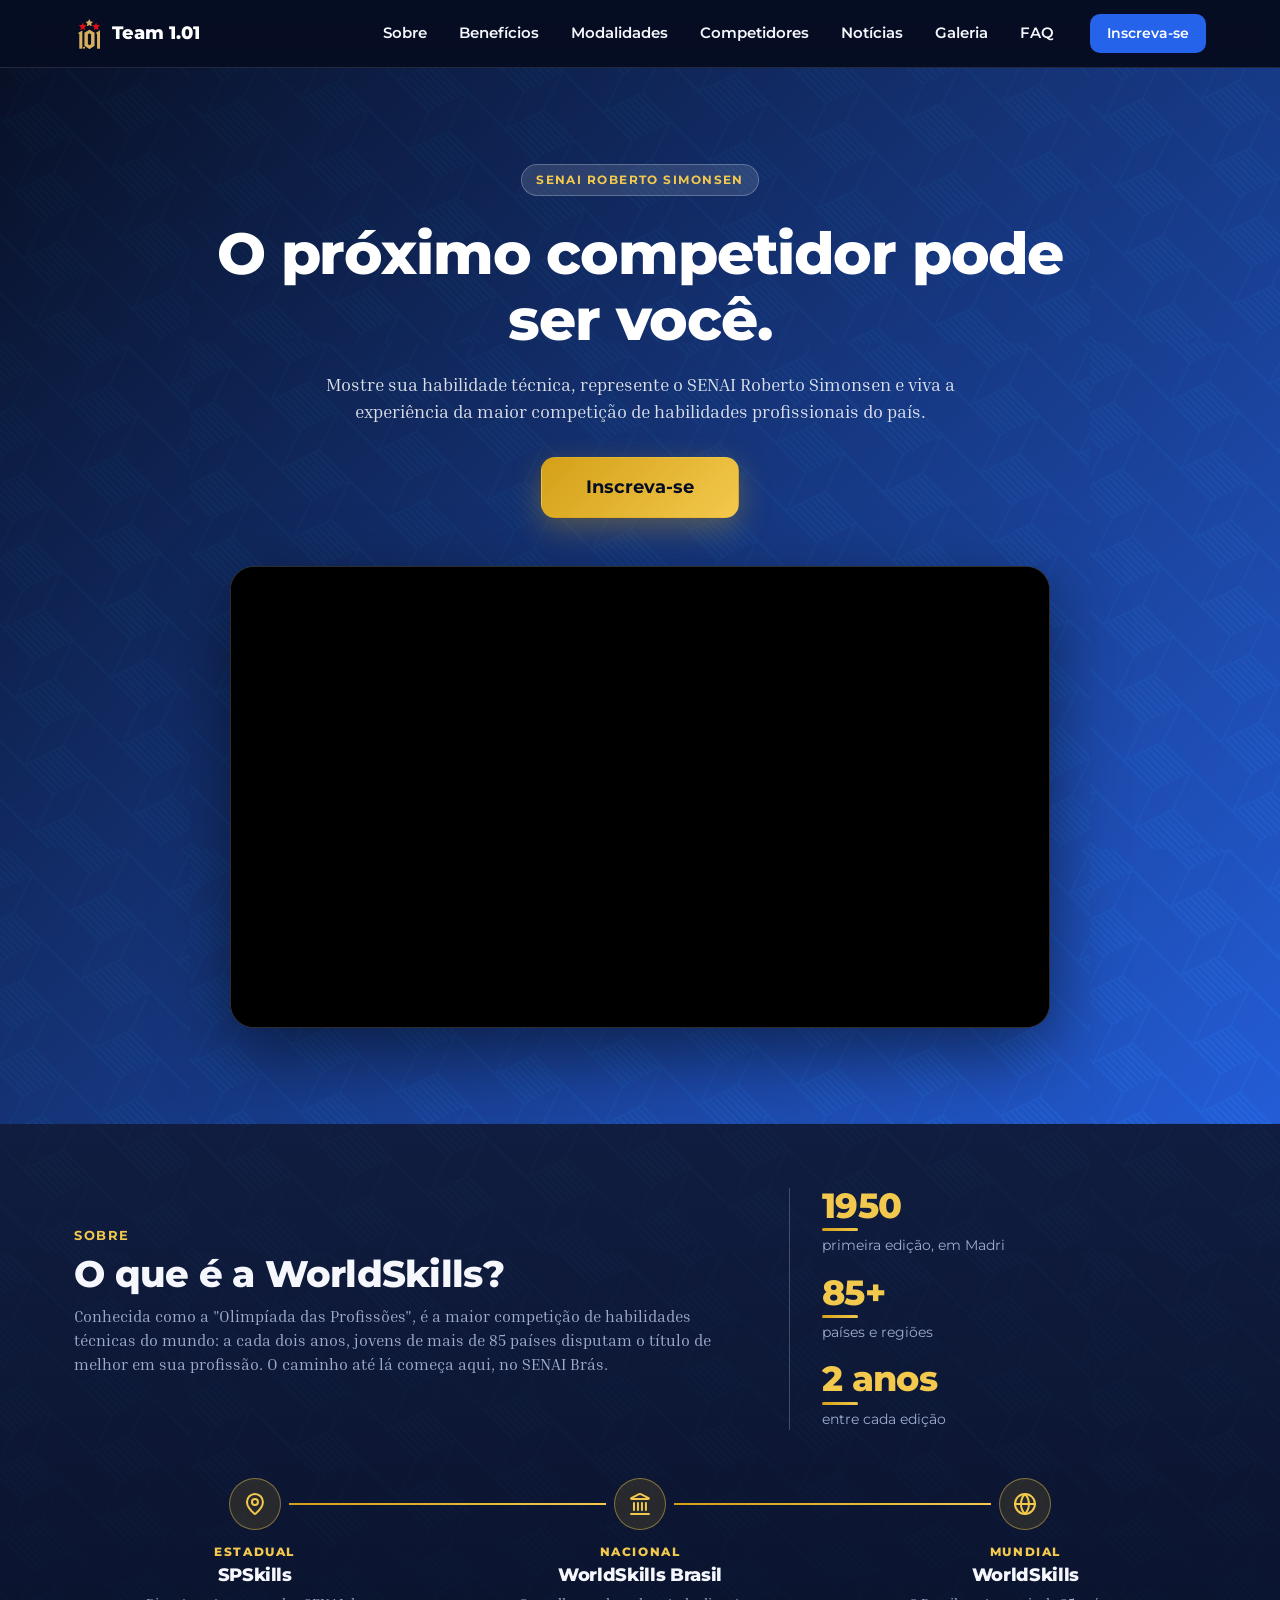
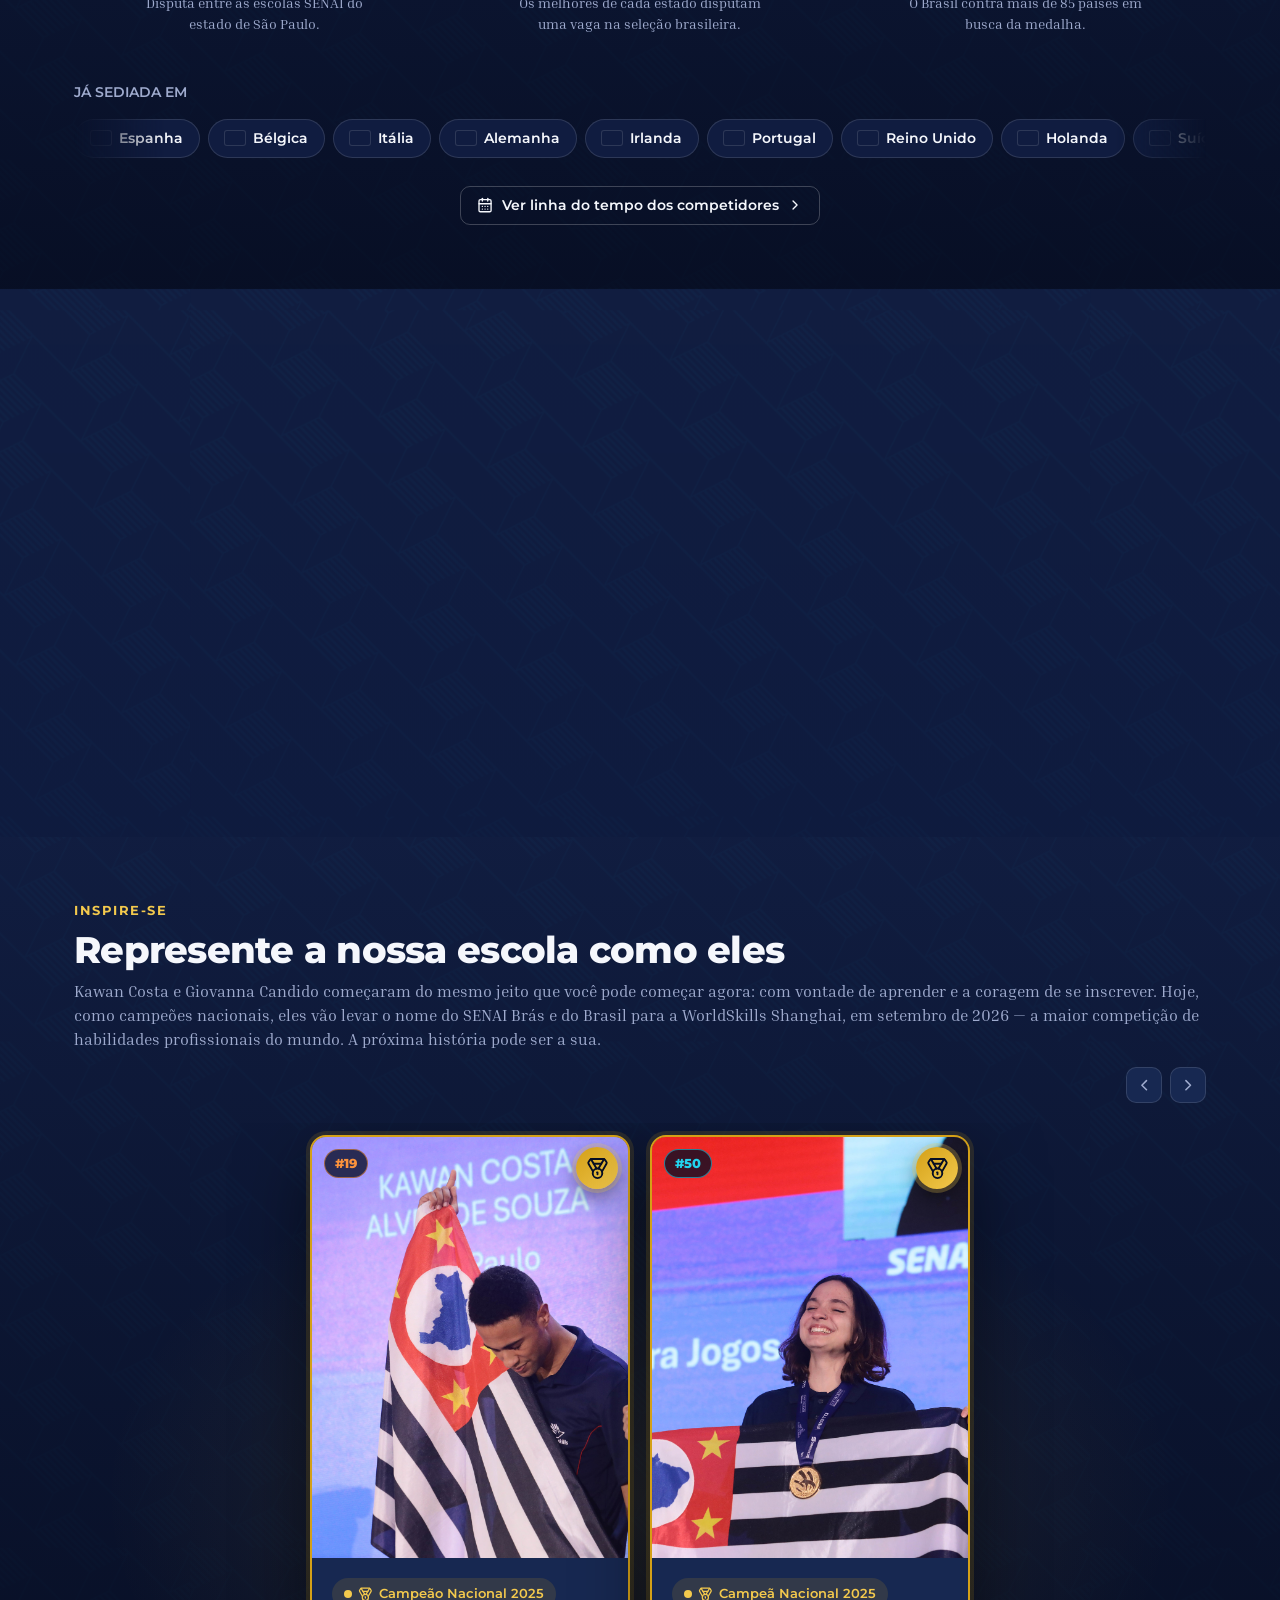
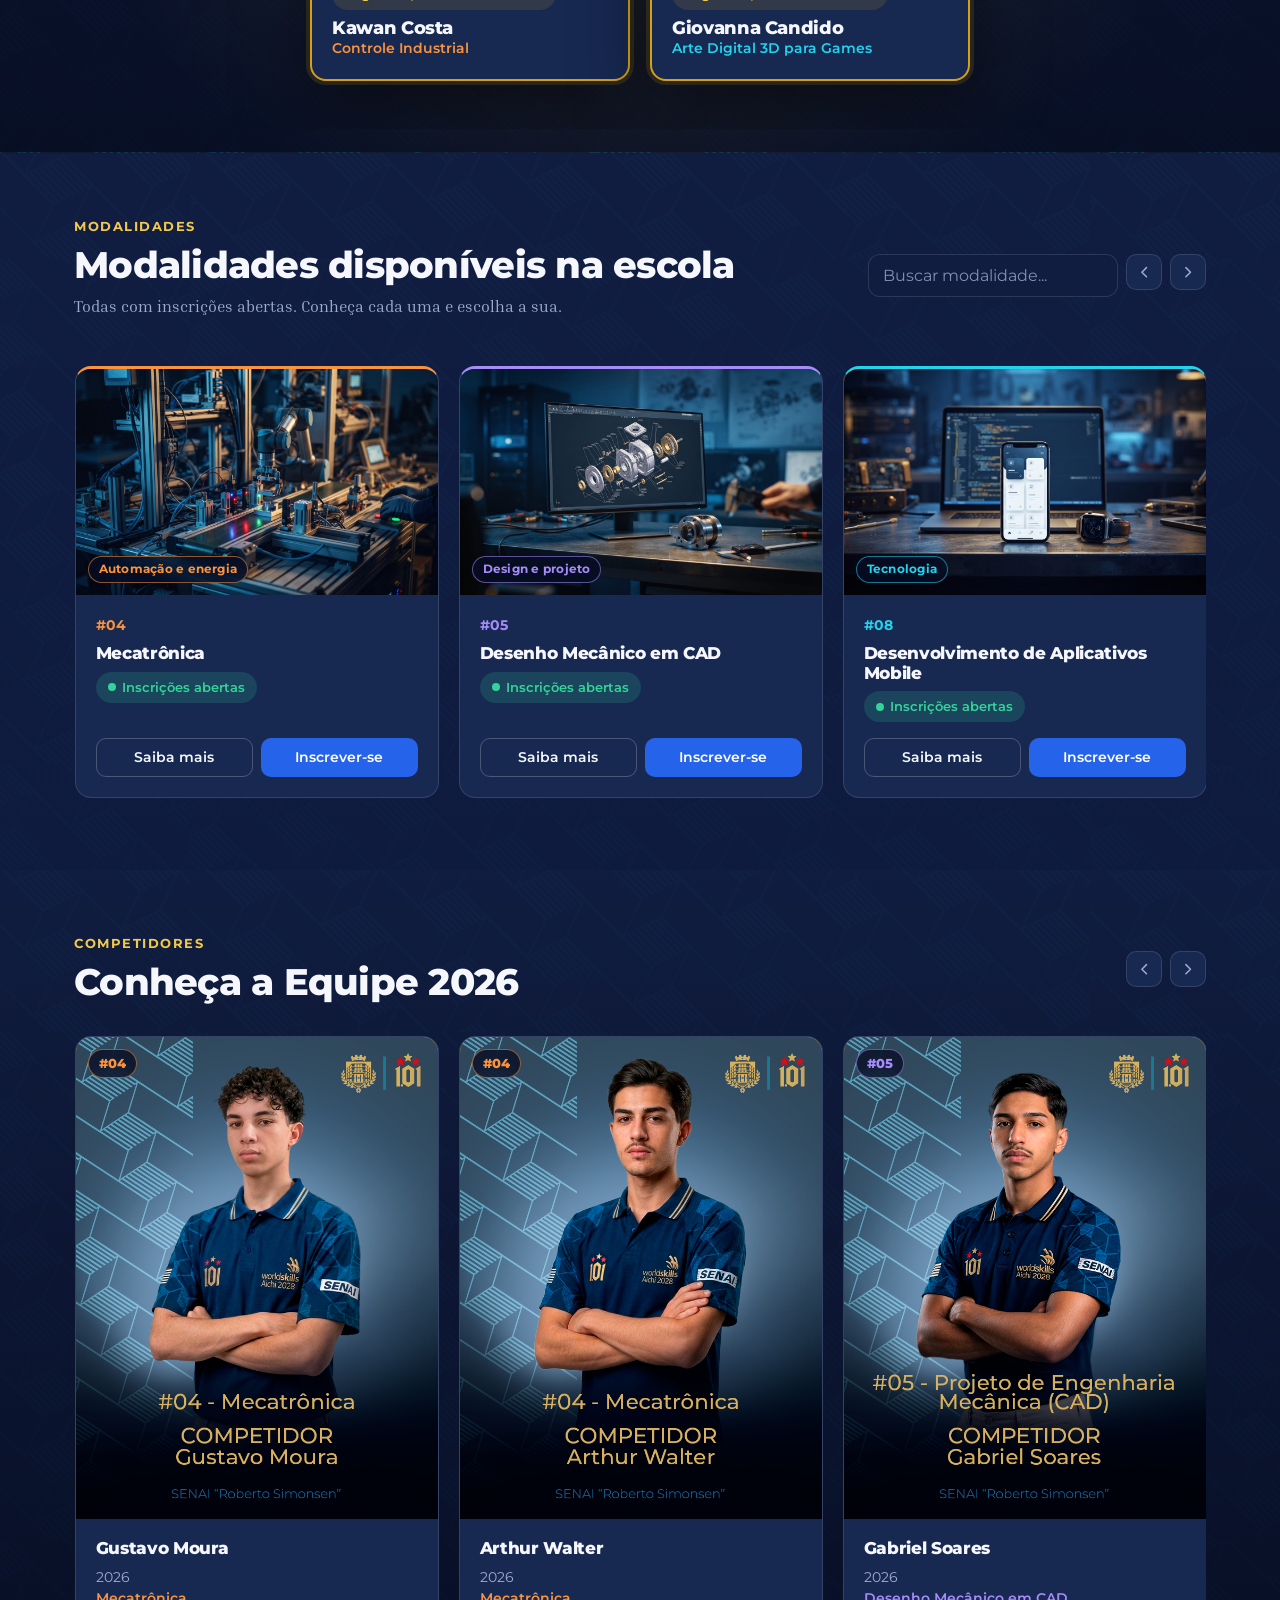
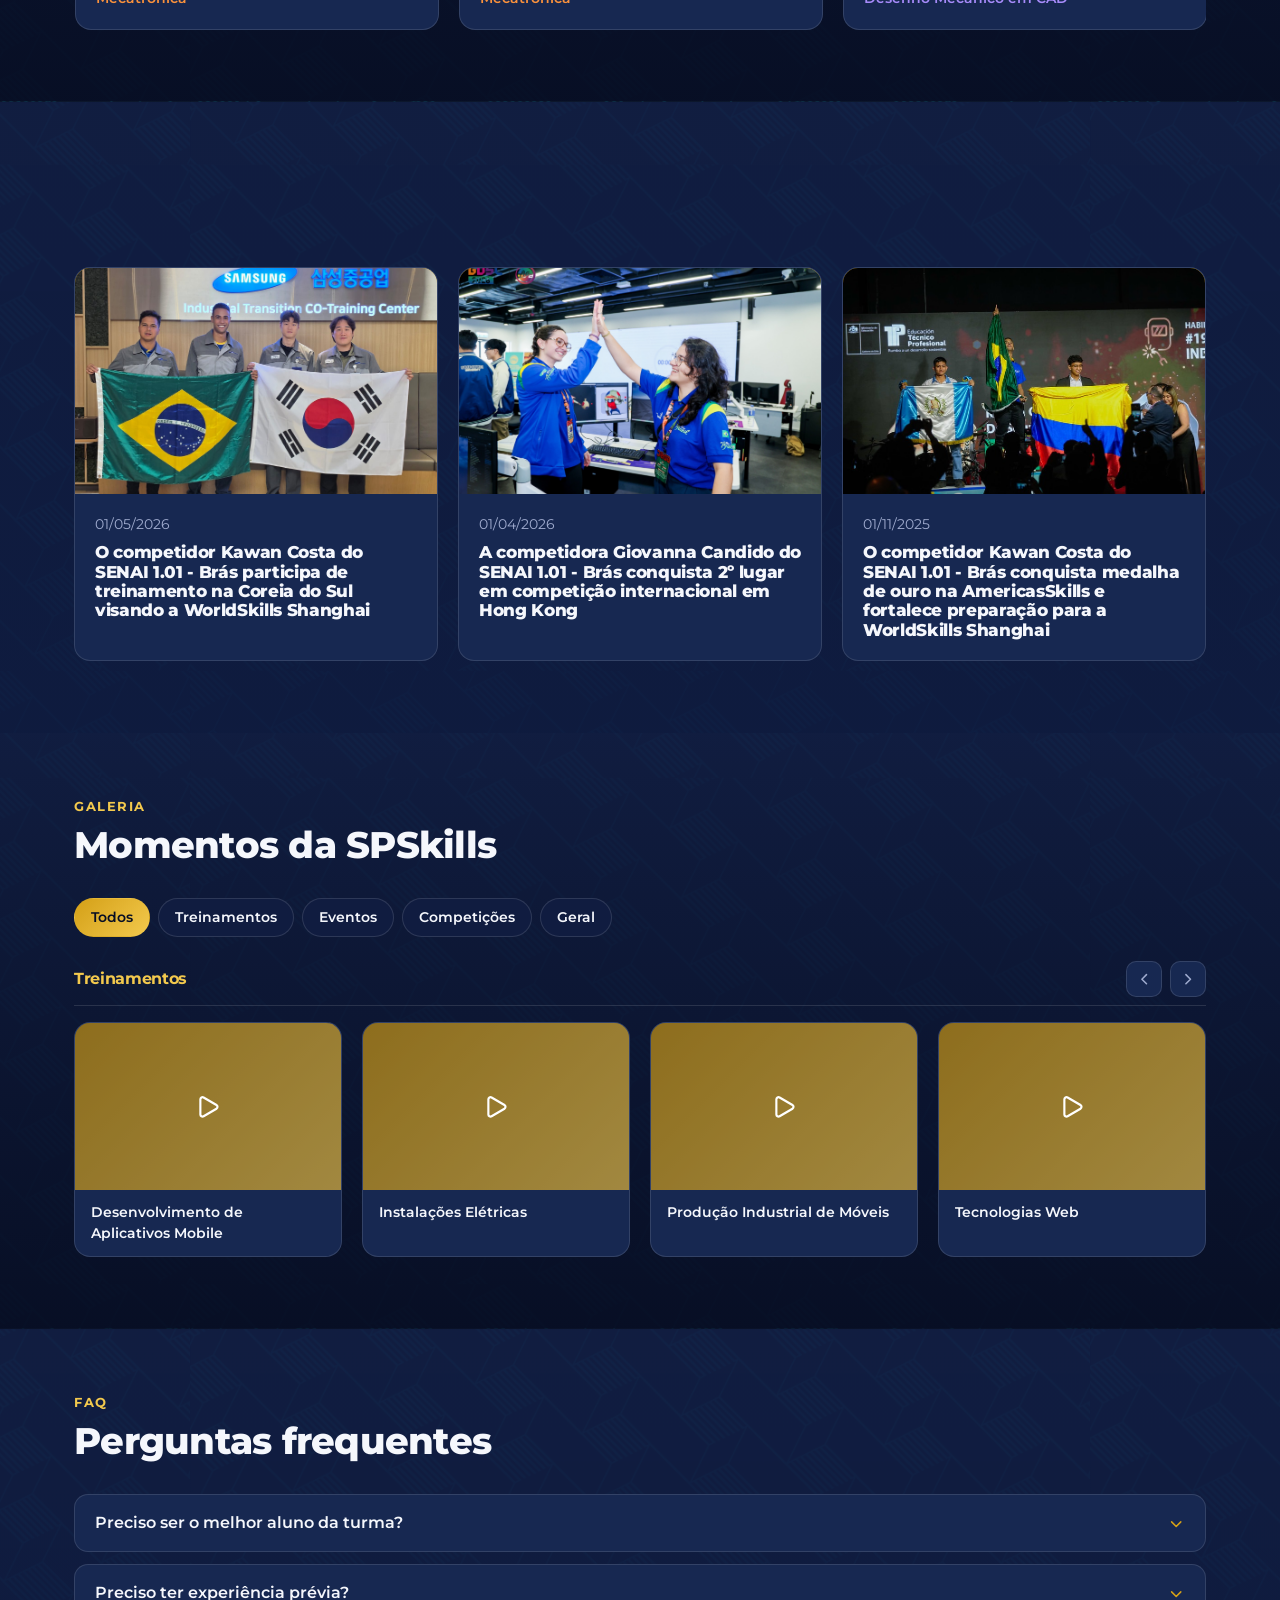
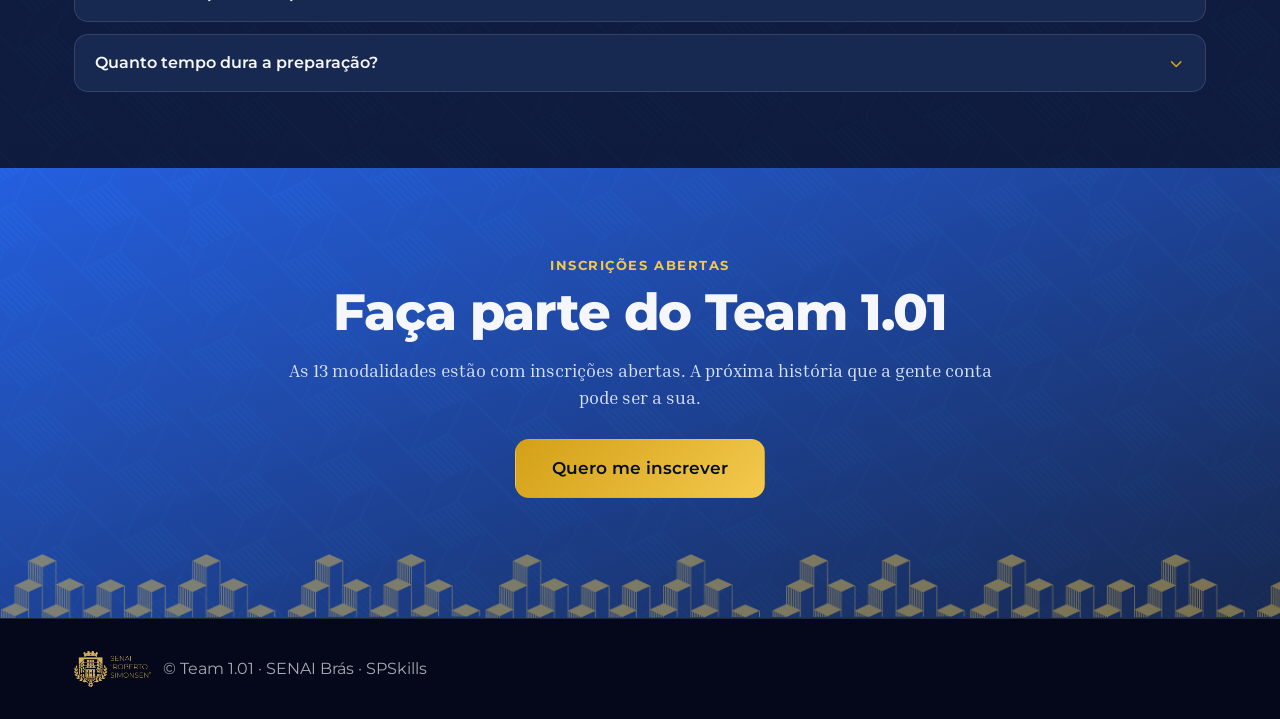
==== index.html @ d0fff79b "Capa só com o botão Inscreva-se em destaque; botão da linha do tempo abaixo das bandeiras" ====
<!doctype html>
<html lang="pt-BR">
<head>
  <meta charset="utf-8" />
  <meta name="viewport" content="width=device-width, initial-scale=1" />
  <title>Team 1.01</title>
  <meta name="description" content="Portal oficial dos competidores do SENAI Brás na SPSkills. Conheça as modalidades e inscreva-se." />
  <link rel="icon" href="assets/favicon.png" type="image/png" />
  <link rel="stylesheet" href="css/styles.css" />
  <script>
    // Marca que o JS está ativo (as animações de entrada dependem disso).
    document.documentElement.classList.add('js-anim');
    // Ao recarregar, a página sempre começa do topo: sem lembrar onde parou e sem
    // pular para a seção do #endereço (ex.: #modalidades depois de usar o menu).
    // Links vindos de outra página (ex.: "Voltar para Modalidades") continuam indo à seção.
    (function () {
      var nav = performance.getEntriesByType && performance.getEntriesByType('navigation')[0];
      if (!nav || nav.type !== 'reload') return;
      if ('scrollRestoration' in history) history.scrollRestoration = 'manual';
      if (location.hash) history.replaceState(null, '', location.pathname + location.search);
      addEventListener('pagehide', function () { history.scrollRestoration = 'auto'; });
      // O navegador às vezes devolve a rolagem antes deste script rodar, então a página
      // também sobe para o topo quando o HTML e depois tudo (imagens, dados) termina de carregar.
      var topo = function () { scrollTo(0, 0); };
      addEventListener('DOMContentLoaded', topo);
      addEventListener('load', function () { topo(); requestAnimationFrame(topo); });
    })();
  </script>
</head>
<body>
  <div id="site-header"></div>

  <main>
    <section id="home" class="hero">
      <span class="eyebrow">SENAI ROBERTO SIMONSEN</span>
      <h1>O próximo competidor pode ser você.</h1>
      <p>Mostre sua habilidade técnica, represente o SENAI Roberto Simonsen e viva a experiência da maior competição de habilidades profissionais do país.</p>
      <div class="actions">
        <a href="inscricao.html" class="btn btn-gold btn-destaque">Inscreva-se</a>
      </div>
      <div class="hero-video">
        <iframe
          src="https://www.youtube.com/embed/dLGQ4hX29n8?autoplay=1&amp;mute=1&amp;loop=1&amp;playlist=dLGQ4hX29n8&amp;rel=0"
          title="SPSkills Estadual 2024"
          allow="accelerometer; autoplay; clipboard-write; encrypted-media; gyroscope; picture-in-picture; web-share"
          referrerpolicy="strict-origin-when-cross-origin"
          allowfullscreen
          loading="lazy"></iframe>
      </div>
    </section>

    <section id="sobre" class="section tema-profundo">
      <div class="container">
        <div class="sobre-intro">
          <div class="section-heading">
            <span class="eyebrow">SOBRE</span>
            <h2>O que é a WorldSkills?</h2>
            <p>Conhecida como a "Olimpíada das Profissões", é a maior competição de habilidades técnicas do mundo: a cada dois anos, jovens de mais de 85 países disputam o título de melhor em sua profissão. O caminho até lá começa aqui, no SENAI Brás.</p>
          </div>
          <dl class="sobre-numeros">
            <div><dt>1950</dt><dd>primeira edição, em Madri</dd></div>
            <div><dt>85+</dt><dd>países e regiões</dd></div>
            <div><dt>2 anos</dt><dd>entre cada edição</dd></div>
          </dl>
        </div>

        <div class="etapas">
          <div class="etapa">
            <div class="etapa-marco"><svg xmlns="http://www.w3.org/2000/svg" width="24" height="24" viewBox="0 0 24 24" fill="none" stroke="currentColor" stroke-width="2" stroke-linecap="round" stroke-linejoin="round" class="icone-svg"><path d="M20 10c0 4.993-5.539 10.193-7.399 11.799a1 1 0 0 1-1.202 0C9.539 20.193 4 14.993 4 10a8 8 0 0 1 16 0" /><circle cx="12" cy="10" r="3" /></svg></div>
            <span class="etapa-nivel">Estadual</span>
            <h3>SPSkills</h3>
            <p class="text-sm">Disputa entre as escolas SENAI do estado de São Paulo.</p>
          </div>
          <div class="etapa">
            <div class="etapa-marco"><svg xmlns="http://www.w3.org/2000/svg" width="24" height="24" viewBox="0 0 24 24" fill="none" stroke="currentColor" stroke-width="2" stroke-linecap="round" stroke-linejoin="round" class="icone-svg"><path d="M10 18v-7" /><path d="M11.119 2.205a2 2 0 0 1 1.762 0l7.84 3.846A.5.5 0 0 1 20.5 7h-17a.5.5 0 0 1-.22-.949z" /><path d="M14 18v-7" /><path d="M18 18v-7" /><path d="M3 22h18" /><path d="M6 18v-7" /></svg></div>
            <span class="etapa-nivel">Nacional</span>
            <h3>WorldSkills Brasil</h3>
            <p class="text-sm">Os melhores de cada estado disputam uma vaga na seleção brasileira.</p>
          </div>
          <div class="etapa">
            <div class="etapa-marco"><svg xmlns="http://www.w3.org/2000/svg" width="24" height="24" viewBox="0 0 24 24" fill="none" stroke="currentColor" stroke-width="2" stroke-linecap="round" stroke-linejoin="round" class="icone-svg"><circle cx="12" cy="12" r="10" /><path d="M12 2a14.5 14.5 0 0 0 0 20 14.5 14.5 0 0 0 0-20" /><path d="M2 12h20" /></svg></div>
            <span class="etapa-nivel">Mundial</span>
            <h3>WorldSkills</h3>
            <p class="text-sm">O Brasil contra mais de 85 países em busca da medalha.</p>
          </div>
        </div>

        <div class="sobre-paises">
          <span class="sobre-paises-rotulo">JÁ SEDIADA EM</span>
          <div class="marquee">
          <div class="marquee-track" id="paises-sede">
            <span class="chip" style="cursor:default"><img class="etapa-flag" src="https://flagsapi.com/ES/flat/64.png" alt="" /> Espanha</span>
            <span class="chip" style="cursor:default"><img class="etapa-flag" src="https://flagsapi.com/BE/flat/64.png" alt="" /> Bélgica</span>
            <span class="chip" style="cursor:default"><img class="etapa-flag" src="https://flagsapi.com/IT/flat/64.png" alt="" /> Itália</span>
            <span class="chip" style="cursor:default"><img class="etapa-flag" src="https://flagsapi.com/DE/flat/64.png" alt="" /> Alemanha</span>
            <span class="chip" style="cursor:default"><img class="etapa-flag" src="https://flagsapi.com/IE/flat/64.png" alt="" /> Irlanda</span>
            <span class="chip" style="cursor:default"><img class="etapa-flag" src="https://flagsapi.com/PT/flat/64.png" alt="" /> Portugal</span>
            <span class="chip" style="cursor:default"><img class="etapa-flag" src="https://flagsapi.com/GB/flat/64.png" alt="" /> Reino Unido</span>
            <span class="chip" style="cursor:default"><img class="etapa-flag" src="https://flagsapi.com/NL/flat/64.png" alt="" /> Holanda</span>
            <span class="chip" style="cursor:default"><img class="etapa-flag" src="https://flagsapi.com/CH/flat/64.png" alt="" /> Suíça</span>
            <span class="chip" style="cursor:default"><img class="etapa-flag" src="https://flagsapi.com/JP/flat/64.png" alt="" /> Japão</span>
            <span class="chip" style="cursor:default"><img class="etapa-flag" src="https://flagsapi.com/KR/flat/64.png" alt="" /> Coreia do Sul</span>
            <span class="chip" style="cursor:default"><img class="etapa-flag" src="https://flagsapi.com/US/flat/64.png" alt="" /> Estados Unidos</span>
            <span class="chip" style="cursor:default"><img class="etapa-flag" src="https://flagsapi.com/AT/flat/64.png" alt="" /> Áustria</span>
            <span class="chip" style="cursor:default"><img class="etapa-flag" src="https://flagsapi.com/AU/flat/64.png" alt="" /> Austrália</span>
            <span class="chip" style="cursor:default"><img class="etapa-flag" src="https://flagsapi.com/TW/flat/64.png" alt="" /> Taiwan</span>
            <span class="chip" style="cursor:default"><img class="etapa-flag" src="https://flagsapi.com/FR/flat/64.png" alt="" /> França</span>
            <span class="chip" style="cursor:default"><img class="etapa-flag" src="https://flagsapi.com/CA/flat/64.png" alt="" /> Canadá</span>
            <span class="chip" style="cursor:default"><img class="etapa-flag" src="https://flagsapi.com/FI/flat/64.png" alt="" /> Finlândia</span>
            <span class="chip" style="cursor:default"><img class="etapa-flag" src="https://flagsapi.com/BR/flat/64.png" alt="" /> Brasil</span>
            <span class="chip" style="cursor:default"><img class="etapa-flag" src="https://flagsapi.com/AE/flat/64.png" alt="" /> Emirados Árabes Unidos</span>
            <span class="chip" style="cursor:default"><img class="etapa-flag" src="https://flagsapi.com/RU/flat/64.png" alt="" /> Rússia</span>
            <span class="chip" style="cursor:default"><img class="etapa-flag" src="https://flagsapi.com/CN/flat/64.png" alt="" /> China</span>
          </div>
          </div>
          <div class="sobre-paises-acao">
            <a href="linha-do-tempo.html" class="btn btn-outline btn-sm"><svg xmlns="http://www.w3.org/2000/svg" width="24" height="24" viewBox="0 0 24 24" fill="none" stroke="currentColor" stroke-width="2" stroke-linecap="round" stroke-linejoin="round" class="icone-svg"><path d="M8 2v4" /><path d="M16 2v4" /><rect width="18" height="18" x="3" y="4" rx="2" /><path d="M3 10h18" /><path d="M8 14h.01" /><path d="M12 14h.01" /><path d="M16 14h.01" /><path d="M8 18h.01" /><path d="M12 18h.01" /><path d="M16 18h.01" /></svg> Ver linha do tempo dos competidores <svg xmlns="http://www.w3.org/2000/svg" width="24" height="24" viewBox="0 0 24 24" fill="none" stroke="currentColor" stroke-width="2" stroke-linecap="round" stroke-linejoin="round" class="icone-svg"><path d="m9 18 6-6-6-6" /></svg></a>
          </div>
        </div>
      </div>
    </section>

    <section id="beneficios" class="section tema-marinho">
      <div class="container">
        <div class="section-heading">
          <span class="eyebrow">BENEFÍCIOS</span>
          <h2>Por que participar?</h2>
        </div>
        <div class="grid" id="beneficios-grid"></div>
      </div>
    </section>

    <section id="destaque-mundial" class="section tema-profundo campeoes" hidden>
      <div class="container">
        <div class="section-heading">
          <span class="eyebrow">INSPIRE-SE</span>
          <h2>Represente a nossa escola como eles</h2>
          <p class="mt-16">Kawan Costa e Giovanna Candido começaram do mesmo jeito que você pode começar agora: com vontade de aprender e a coragem de se inscrever. Hoje, como campeões nacionais, eles vão levar o nome do SENAI Brás e do Brasil para a WorldSkills Shanghai, em setembro de 2026 — a maior competição de habilidades profissionais do mundo. A próxima história pode ser a sua.</p>
          <div class="flex gap-8 mt-16 carousel-nav">
            <button type="button" class="icon-btn" id="destaque-prev" aria-label="Anterior"><svg xmlns="http://www.w3.org/2000/svg" width="24" height="24" viewBox="0 0 24 24" fill="none" stroke="currentColor" stroke-width="2" stroke-linecap="round" stroke-linejoin="round" class="icone-svg"><path d="m15 18-6-6 6-6" /></svg></button>
            <button type="button" class="icon-btn" id="destaque-next" aria-label="Próximo"><svg xmlns="http://www.w3.org/2000/svg" width="24" height="24" viewBox="0 0 24 24" fill="none" stroke="currentColor" stroke-width="2" stroke-linecap="round" stroke-linejoin="round" class="icone-svg"><path d="m9 18 6-6-6-6" /></svg></button>
          </div>
        </div>
        <div class="competidores-track destaque-track" id="competidores-destaque"></div>
      </div>
    </section>

    <section id="modalidades" class="section tema-marinho">
      <div class="container">
        <div class="section-heading flex-between flex-wrap gap-16">
          <div>
            <span class="eyebrow">MODALIDADES</span>
            <h2>Modalidades disponíveis na escola</h2>
            <p>Todas com inscrições abertas. Conheça cada uma e escolha a sua.</p>
          </div>
          <div class="flex gap-8 modalidades-ferramentas">
            <input type="search" id="modalidades-busca" class="modalidades-busca" placeholder="Buscar modalidade..." />
            <div class="flex gap-8 modalidades-nav">
              <button type="button" class="icon-btn" id="modalidades-prev" aria-label="Modalidades anteriores"><svg xmlns="http://www.w3.org/2000/svg" width="24" height="24" viewBox="0 0 24 24" fill="none" stroke="currentColor" stroke-width="2" stroke-linecap="round" stroke-linejoin="round" class="icone-svg"><path d="m15 18-6-6 6-6" /></svg></button>
              <button type="button" class="icon-btn" id="modalidades-next" aria-label="Próximas modalidades"><svg xmlns="http://www.w3.org/2000/svg" width="24" height="24" viewBox="0 0 24 24" fill="none" stroke="currentColor" stroke-width="2" stroke-linecap="round" stroke-linejoin="round" class="icone-svg"><path d="m9 18 6-6-6-6" /></svg></button>
            </div>
          </div>
        </div>
        <div class="modalidades-grid" id="modalidades-track"><div class="spinner"></div></div>
      </div>
    </section>

    <section id="competidores" class="section tema-profundo">
      <div class="container">
        <div class="section-heading flex-between flex-wrap gap-16">
          <div>
            <span class="eyebrow">COMPETIDORES</span>
            <h2 id="competidores-titulo">Conheça a Equipe</h2>
          </div>
          <div class="flex gap-8">
            <button type="button" class="icon-btn" id="competidores-prev" aria-label="Competidores anteriores"><svg xmlns="http://www.w3.org/2000/svg" width="24" height="24" viewBox="0 0 24 24" fill="none" stroke="currentColor" stroke-width="2" stroke-linecap="round" stroke-linejoin="round" class="icone-svg"><path d="m15 18-6-6 6-6" /></svg></button>
            <button type="button" class="icon-btn" id="competidores-next" aria-label="Próximos competidores"><svg xmlns="http://www.w3.org/2000/svg" width="24" height="24" viewBox="0 0 24 24" fill="none" stroke="currentColor" stroke-width="2" stroke-linecap="round" stroke-linejoin="round" class="icone-svg"><path d="m9 18 6-6-6-6" /></svg></button>
          </div>
        </div>
        <div class="competidores-track" id="competidores-track"><div class="spinner"></div></div>
      </div>
    </section>

    <section id="noticias" class="section tema-marinho">
      <div class="container">
        <div class="section-heading flex-between flex-wrap gap-16">
          <div>
            <span class="eyebrow">NOTÍCIAS</span>
            <h2>Últimas novidades</h2>
          </div>
          <div class="flex gap-8">
            <button type="button" class="icon-btn" id="noticias-prev" aria-label="Notícias anteriores"><svg xmlns="http://www.w3.org/2000/svg" width="24" height="24" viewBox="0 0 24 24" fill="none" stroke="currentColor" stroke-width="2" stroke-linecap="round" stroke-linejoin="round" class="icone-svg"><path d="m15 18-6-6 6-6" /></svg></button>
            <button type="button" class="icon-btn" id="noticias-next" aria-label="Próximas notícias"><svg xmlns="http://www.w3.org/2000/svg" width="24" height="24" viewBox="0 0 24 24" fill="none" stroke="currentColor" stroke-width="2" stroke-linecap="round" stroke-linejoin="round" class="icone-svg"><path d="m9 18 6-6-6-6" /></svg></button>
          </div>
        </div>
        <div class="noticias-track" id="noticias-track"><div class="spinner"></div></div>
      </div>
    </section>

    <section id="galeria" class="section tema-profundo">
      <div class="container">
        <div class="section-heading">
          <span class="eyebrow">GALERIA</span>
          <h2>Momentos da SPSkills</h2>
        </div>
        <div class="flex gap-8 flex-wrap mb-24" id="galeria-filtros">
          <span class="chip active" data-categoria="">Todos</span>
          <span class="chip" data-categoria="treinamento">Treinamentos</span>
          <span class="chip" data-categoria="evento">Eventos</span>
          <span class="chip" data-categoria="competicao">Competições</span>
          <span class="chip" data-categoria="geral">Geral</span>
        </div>
        <div id="galeria-grid"><div class="spinner"></div></div>
      </div>
    </section>

    <section id="faq" class="section tema-marinho">
      <div class="container">
        <div class="section-heading">
          <span class="eyebrow">FAQ</span>
          <h2>Perguntas frequentes</h2>
        </div>
        <div id="faq-list"></div>
      </div>
    </section>
    <section id="inscreva-se" class="section tema-azul cta-final">
      <div class="container">
        <div class="section-heading">
          <span class="eyebrow">INSCRIÇÕES ABERTAS</span>
          <h2>Faça parte do Team 1.01</h2>
          <p>As 13 modalidades estão com inscrições abertas. A próxima história que a gente conta pode ser a sua.</p>
          <a href="inscricao.html" class="btn btn-gold">Quero me inscrever</a>
        </div>
      </div>
    </section>
  </main>

  <div id="site-footer"></div>
  <div id="lightbox-root"></div>
  <div id="noticia-modal-root"></div>

  <script type="module" src="js/pages/home.js"></script>
</body>
</html>
---- css/styles.css ----
/* ============================================================
   Team 1.01 — Design system (HTML/CSS/JS puro)
   Paleta: azul + dourado dominante, branco como cor de detalhe.
   ============================================================ */

/* Montserrat (sans, títulos/UI) + Inria Serif (texto corrido) — as duas são
   gratuitas (Google Fonts, licença SIL Open Font); Frutiger, pedida originalmente,
   é proprietária (Monotype) e não pode ser embutida sem um arquivo licenciado. */
@import url('https://fonts.googleapis.com/css2?family=Montserrat:wght@400;500;600;700;800&family=Inria+Serif:ital,wght@0,300;0,400;1,400;0,700&display=swap');

:root {
  --azul-escuro: #070e24;
  --azul-vibrante: #2563eb;
  --azul-claro: #60a5fa;
  --dourado: #d4a017;
  --dourado-claro: #f3c94d;
  --dourado-suave: rgba(212, 160, 23, 0.14);

  --superficie: #101c40;
  --superficie-2: #172851;

  --branco: #ffffff;
  --cinza-claro: var(--superficie-2);

  --texto-primario: #f5f7fc;
  --texto-secundario: #9fabce;
  --borda: rgba(255, 255, 255, 0.12);
  --borda-forte: rgba(255, 255, 255, 0.22);

  --sucesso: #34d399;
  --alerta: #fbbf24;
  --erro: #f87171;

  --medalha-ouro: #f3c94d;
  --medalha-prata: #cbd5e1;
  --medalha-bronze: #d08a5a;
  --medalha-excelencia: #b98af0;

  --gradiente-principal: linear-gradient(135deg, var(--azul-escuro), var(--azul-vibrante));
  --gradiente-dourado: linear-gradient(135deg, var(--dourado), var(--dourado-claro));

  --raio: 16px;
  --raio-sm: 10px;
  --raio-lg: 24px;
  --sombra: 0 8px 30px rgba(0, 0, 0, 0.35);
  --sombra-lg: 0 24px 70px rgba(0, 0, 0, 0.5);

  --max-width: 1180px;
  --fonte: 'Montserrat', 'Segoe UI', Roboto, -apple-system, BlinkMacSystemFont, sans-serif;
  --fonte-serif: 'Inria Serif', Georgia, 'Times New Roman', serif;
}

* {
  box-sizing: border-box;
}

html, body {
  margin: 0;
  padding: 0;
}

body {
  font-family: var(--fonte);
  color: var(--texto-secundario);
  background: var(--azul-escuro);
  line-height: 1.5;
  -webkit-font-smoothing: antialiased;
}

h1, h2, h3, h4 {
  color: var(--texto-primario);
  margin: 0;
  line-height: 1.15;
  letter-spacing: -0.02em;
  font-weight: 800;
}

p {
  font-family: var(--fonte-serif);
}

a {
  color: inherit;
  text-decoration: none;
}

img {
  max-width: 100%;
  display: block;
}

button, input, select, textarea {
  font-family: inherit;
  font-size: 1rem;
}

input, select, textarea {
  background: var(--superficie);
  color: var(--texto-primario);
  border: 1px solid var(--borda);
  border-radius: 12px;
  padding: 11px 14px;
}

input:focus, select:focus, textarea:focus {
  outline: none;
  border-color: var(--dourado);
  box-shadow: 0 0 0 3px var(--dourado-suave);
}

input::placeholder, textarea::placeholder {
  color: var(--texto-secundario);
  opacity: 0.8;
}

ul {
  margin: 0;
  padding: 0;
  list-style: none;
}

/* ---------- Layout ---------- */

.container {
  max-width: var(--max-width);
  margin: 0 auto;
  padding: 0 24px;
}

.section {
  padding: 64px 0;
}

.section--white {
  background: var(--superficie);
}

.section--gray {
  background: transparent;
}

/* Terceiro tom, pra seções encaixadas entre um --white e um --gray não repetirem
   a cor de nenhum dos dois vizinhos e parecerem uma seção só. */
.section--realce {
  background: var(--superficie-2);
}

.section-heading {
  margin-bottom: 32px;
}

.section-heading .eyebrow {
  display: block;
  color: var(--dourado-claro);
  font-weight: 700;
  font-size: 0.8rem;
  letter-spacing: 0.12em;
  margin-bottom: 8px;
  text-transform: uppercase;
}

.section-heading h2 {
  font-size: clamp(1.7rem, 3vw, 2.3rem);
  font-weight: 800;
}

.section-heading p {
  margin-top: 8px;
}

/* ---------- Buttons ---------- */

.btn {
  display: inline-flex;
  align-items: center;
  justify-content: center;
  gap: 8px;
  padding: 14px 28px;
  border-radius: 14px;
  font-weight: 600;
  font-size: 1rem;
  border: 1px solid transparent;
  cursor: pointer;
  transition: transform 0.15s ease, box-shadow 0.15s ease, background 0.15s ease, border-color 0.15s ease, color 0.15s ease;
  white-space: nowrap;
}

.btn:hover {
  transform: translateY(-1px);
}

.btn:disabled {
  opacity: 0.6;
  cursor: not-allowed;
  transform: none;
}

.btn-primary {
  background: var(--azul-vibrante);
  color: var(--branco);
}

.btn-primary:hover {
  box-shadow: 0 8px 24px rgba(37, 99, 235, 0.45);
}

.btn-gold {
  background: var(--gradiente-dourado);
  color: var(--azul-escuro);
}

.btn-gold:hover {
  box-shadow: 0 8px 24px rgba(212, 160, 23, 0.45);
}

.btn-outline {
  background: transparent;
  border-color: var(--borda-forte);
  color: var(--texto-primario);
}

.btn-outline:hover {
  border-color: var(--dourado);
  color: var(--dourado-claro);
}

.btn-outline-white {
  background: transparent;
  border-color: rgba(255, 255, 255, 0.6);
  color: var(--branco);
}

.btn-outline-white:hover {
  background: rgba(255, 255, 255, 0.12);
}

.btn-danger {
  background: var(--erro);
  color: var(--azul-escuro);
}

.btn-block {
  width: 100%;
}

.btn-sm {
  padding: 8px 16px;
  font-size: 0.875rem;
  border-radius: 10px;
}

.icon-btn {
  display: inline-flex;
  align-items: center;
  justify-content: center;
  width: 36px;
  height: 36px;
  border-radius: 10px;
  border: 1px solid var(--borda);
  background: var(--superficie-2);
  cursor: pointer;
  color: var(--texto-secundario);
}

.icon-btn:hover {
  border-color: var(--dourado);
  color: var(--dourado-claro);
}

.icon-btn--danger:hover {
  border-color: var(--erro);
  color: var(--erro);
}

/* ---------- Cards ---------- */

.card {
  background: var(--superficie-2);
  border: 1px solid var(--borda);
  border-radius: var(--raio);
  overflow: hidden;
  transition: border-color 0.2s ease, transform 0.2s ease, box-shadow 0.2s ease;
}

.card:hover {
  border-color: var(--dourado);
  transform: translateY(-3px);
  box-shadow: var(--sombra);
}

.card-body {
  padding: 20px;
}

.grid {
  display: grid;
  gap: 20px;
}

.grid-3 { grid-template-columns: repeat(3, minmax(0, 1fr)); }
.grid-4 { grid-template-columns: repeat(4, minmax(0, 1fr)); }

/* Grid de benefícios tem 7 itens — auto-fit evita uma célula vazia na última linha
   que aconteceria com um grid-4 fixo. */
#beneficios-grid {
  grid-template-columns: repeat(auto-fit, minmax(200px, 1fr));
}

@media (max-width: 980px) {
  .grid-3, .grid-4 { grid-template-columns: repeat(2, minmax(0, 1fr)); }
}

@media (max-width: 640px) {
  .grid-3, .grid-4 { grid-template-columns: minmax(0, 1fr); }
}

/* Cabeçalho de seção reutilizável pra listas agrupadas (galeria por categoria,
   competidores por ano, etc.) — um bloco por grupo, com título e depois o conteúdo. */
.grupo + .grupo {
  margin-top: 32px;
}

.grupo-titulo {
  font-size: 1rem;
  font-weight: 700;
  color: var(--dourado-claro);
  margin-bottom: 16px;
  padding-bottom: 8px;
  border-bottom: 1px solid var(--borda);
}

.thumb {
  width: 100%;
  aspect-ratio: 16 / 10;
  object-fit: cover;
  object-position: center;
  background: var(--gradiente-dourado);
  display: flex;
  align-items: center;
  justify-content: center;
  color: rgba(255, 255, 255, 0.9);
  font-size: 2rem;
}

/* Fotos de competidores são pôsteres verticais (retrato) — usamos um recorte
   mais alto e ancorado no topo para não cortar o rosto. */
.thumb--retrato {
  aspect-ratio: 3 / 4;
  object-position: top center;
}

.thumb--video {
  position: relative;
  overflow: hidden;
}

.thumb--video video {
  width: 100%;
  height: 100%;
  object-fit: cover;
  pointer-events: none;
}

.thumb--video .play-icon {
  position: absolute;
  inset: 0;
  display: flex;
  align-items: center;
  justify-content: center;
  font-size: 1.4rem;
  color: var(--branco);
  background: rgba(10, 17, 40, 0.35);
}

.galeria-admin-card {
  display: flex;
  flex-direction: column;
}

.galeria-admin-acoes {
  position: absolute;
  top: 8px;
  right: 8px;
  display: flex;
  gap: 6px;
}

.galeria-admin-acoes .icon-btn {
  background: rgba(4, 8, 26, 0.75);
  border-color: transparent;
  color: var(--branco);
  width: 32px;
  height: 32px;
}

/* ---------- Badges / status ---------- */

.badge {
  display: inline-flex;
  align-items: center;
  gap: 6px;
  padding: 6px 12px;
  border-radius: 999px;
  font-size: 0.8rem;
  font-weight: 600;
}

.badge::before {
  content: '';
  width: 8px;
  height: 8px;
  border-radius: 50%;
  background: currentColor;
}

.badge-abertas { background: rgba(52, 211, 153, 0.16); color: var(--sucesso); }
.badge-encerradas { background: rgba(248, 113, 113, 0.16); color: var(--erro); }
.badge-treinamentos { background: rgba(251, 191, 36, 0.16); color: var(--alerta); }
.badge-competindo { background: rgba(96, 165, 250, 0.16); color: var(--azul-claro); }

.badge-nova { background: rgba(255, 255, 255, 0.12); color: var(--texto-secundario); }
.badge-em-analise { background: rgba(251, 191, 36, 0.16); color: var(--alerta); }
.badge-selecionado { background: rgba(96, 165, 250, 0.16); color: var(--azul-claro); }
.badge-aprovado { background: rgba(52, 211, 153, 0.16); color: var(--sucesso); }
.badge-nao-selecionado { background: rgba(248, 113, 113, 0.16); color: var(--erro); }

.chip {
  display: inline-flex;
  align-items: center;
  gap: 8px;
  padding: 8px 16px;
  border-radius: 999px;
  background: var(--superficie);
  color: var(--texto-primario);
  font-weight: 600;
  font-size: 0.875rem;
  cursor: pointer;
  border: 1px solid var(--borda);
}

.chip:hover {
  border-color: var(--dourado);
}

.chip.active {
  background: var(--gradiente-dourado);
  color: var(--azul-escuro);
  border-color: transparent;
}

/* ---------- Notícias (carrossel) ---------- */

.noticias-track {
  display: flex;
  gap: 20px;
  overflow-x: auto;
  scroll-snap-type: x mandatory;
  scroll-behavior: smooth;
  padding-top: 12px;
  margin-top: -12px;
  padding-bottom: 8px;
  -webkit-overflow-scrolling: touch;
}

.noticias-track::-webkit-scrollbar {
  height: 6px;
}

.noticias-track::-webkit-scrollbar-thumb {
  background: var(--borda-forte);
  border-radius: 999px;
}

.noticia-card {
  flex: 0 0 calc((100% - 40px) / 3);
  scroll-snap-align: start;
  min-width: 260px;
}

@media (max-width: 900px) {
  .noticia-card { flex-basis: calc((100% - 20px) / 2); }
}

@media (max-width: 640px) {
  .noticia-card { flex-basis: 85%; }
}

/* ---------- Competidores (carrossel) ---------- */

.competidores-track {
  display: flex;
  gap: 20px;
  overflow-x: auto;
  scroll-snap-type: x proximity;
  padding-top: 12px;
  margin-top: -12px;
  padding-bottom: 8px;
  -webkit-overflow-scrolling: touch;
}

.competidores-track::-webkit-scrollbar {
  height: 6px;
}

.competidores-track::-webkit-scrollbar-thumb {
  background: var(--borda-forte);
  border-radius: 999px;
}

.competidor-card {
  flex: 0 0 calc((100% - 40px) / 3);
  scroll-snap-align: start;
  min-width: 260px;
}

@media (max-width: 900px) {
  .competidor-card { flex-basis: calc((100% - 20px) / 2); }
}

@media (max-width: 640px) {
  .competidor-card { flex-basis: 85%; }
}

.competidor-card--destaque {
  flex: 0 0 320px;
  min-width: 0;
  width: 320px;
  border: 2px solid var(--dourado);
  box-shadow: 0 0 0 4px var(--dourado-suave), var(--sombra-lg);
}

.competidor-card--destaque:hover {
  transform: translateY(-4px);
}

/* Inspire-se: mesmo carrossel dos competidores; as margens automáticas centralizam
   os cards quando todos cabem na tela, sem impedir a rolagem quando não cabem. */
/* Espaço extra embaixo para a sombra dos destaques não ser cortada pela rolagem. */
.destaque-track { padding-bottom: 48px; margin-bottom: -40px; }
.destaque-track > :first-child { margin-left: auto; }
.destaque-track > :last-child { margin-right: auto; }

.carousel-nav {
  justify-content: flex-end;
}

/* ---------- Modalidades disponíveis na escola (grade) ---------- */

.modalidades-grid {
  display: grid;
  grid-template-columns: repeat(auto-fill, minmax(250px, 1fr));
  gap: 20px;
}

.modalidades-grid .empty-state {
  grid-column: 1 / -1;
}

.modalidade-card {
  display: flex;
  flex-direction: column;
}

.modalidade-card .card-body {
  flex: 1;
  display: flex;
  flex-direction: column;
}

.modalidade-card-thumb {
  display: block;
}

.modalidade-card-acoes {
  display: flex;
  gap: 8px;
  margin-top: auto;
  padding-top: 16px;
}

.modalidade-card-acoes .btn {
  flex: 1;
  padding-left: 10px;
  padding-right: 10px;
}

.modalidades-busca {
  min-width: 240px;
}

/* Modalidades e galeria em carrossel com rolagem lateral, igual às outras seções:
   3 cards por vez no computador (4 na galeria), 2 no tablet e 1 e pouco no celular. */
.modalidades-grid,
.galeria-track {
  display: flex;
  gap: 20px;
  overflow-x: auto;
  scroll-snap-type: x mandatory;
  -webkit-overflow-scrolling: touch;
  padding: 12px 0 8px;
  margin-top: -12px;
}

.modalidades-grid::-webkit-scrollbar,
.galeria-track::-webkit-scrollbar {
  height: 6px;
}

.modalidades-grid::-webkit-scrollbar-thumb,
.galeria-track::-webkit-scrollbar-thumb {
  background: var(--borda-forte);
  border-radius: 999px;
}

.modalidades-grid > .card {
  flex: 0 0 calc((100% - 40px) / 3);
  scroll-snap-align: start;
}

.galeria-track > .card {
  flex: 0 0 calc((100% - 60px) / 4);
  scroll-snap-align: start;
}

.modalidades-grid .empty-state {
  flex: 1 1 100%;
}

.galeria-grupo-header {
  display: flex;
  align-items: center;
  justify-content: space-between;
  gap: 12px;
  margin-bottom: 16px;
  padding-bottom: 8px;
  border-bottom: 1px solid var(--borda);
}

.galeria-grupo-header .grupo-titulo {
  margin: 0;
  padding: 0;
  border: 0;
}

.galeria-grupo-header .flex {
  margin-left: auto;
}

@media (max-width: 980px) {
  .modalidades-grid > .card { flex-basis: calc((100% - 20px) / 2); }
  .galeria-track > .card { flex-basis: calc((100% - 40px) / 3); }
}

@media (max-width: 640px) {
  .modalidades-grid,
  .galeria-track {
    gap: 16px;
    scrollbar-width: none;
  }

  .modalidades-grid::-webkit-scrollbar,
  .galeria-track::-webkit-scrollbar {
    display: none;
  }

  .modalidades-grid > .card,
  .galeria-track > .card {
    flex-basis: 85%;
  }

  .modalidades-busca {
    min-width: 0;
    flex: 1;
  }

  .modalidades-ferramentas {
    width: 100%;
  }
}

/* ---------- Forms ---------- */

.field {
  margin-bottom: 18px;
}

.field label {
  display: block;
  margin-bottom: 6px;
  font-weight: 600;
  color: var(--texto-primario);
  font-size: 0.9rem;
}

.field input,
.field select,
.field textarea {
  width: 100%;
}

.field-row {
  display: grid;
  grid-template-columns: minmax(0, 1fr) minmax(0, 1fr);
  gap: 16px;
}

.field-row-3 {
  display: grid;
  grid-template-columns: repeat(3, minmax(0, 1fr));
  gap: 16px;
}

@media (max-width: 640px) {
  .field-row,
  .field-row-3 { grid-template-columns: minmax(0, 1fr); }
}

.field-hint {
  font-size: 0.8rem;
  color: var(--texto-secundario);
  margin-top: 4px;
}

.field-error {
  font-size: 0.8rem;
  color: var(--erro);
  margin-top: 4px;
}

.radio-group {
  display: flex;
  gap: 10px;
  flex-wrap: wrap;
}

/* ---------- Public header/footer ---------- */

/* O sticky fica na <div id="site-header"> (filha do <body>), e não no <header> de
   dentro: preso numa div do próprio tamanho, o cabeçalho nunca ficava fixo ao rolar. */
#site-header {
  position: sticky;
  top: 0;
  z-index: 50;
}

.site-header {
  background: rgba(7, 14, 36, 0.85);
  backdrop-filter: blur(12px);
  border-bottom: 1px solid var(--borda);
}

.site-header .container {
  display: flex;
  align-items: center;
  padding-top: 14px;
  padding-bottom: 14px;
  gap: 24px;
}

.logo {
  display: flex;
  align-items: center;
  gap: 8px;
  font-weight: 800;
  font-size: 1.1rem;
  color: var(--branco);
}

.logo-mark {
  width: 30px;
  height: 30px;
  object-fit: contain;
}

.site-nav {
  display: flex;
  gap: 8px;
  margin-left: auto;
  flex-wrap: wrap;
}

.site-nav a {
  padding: 8px 12px;
  border-radius: 10px;
  font-weight: 600;
  color: var(--texto-primario);
  font-size: 0.925rem;
}

.site-nav a:hover {
  background: rgba(255, 255, 255, 0.08);
  color: var(--dourado-claro);
}

.nav-toggle {
  display: none;
  flex-direction: column;
  justify-content: center;
  align-items: center;
  gap: 5px;
  width: 40px;
  height: 40px;
  border-radius: 10px;
  border: 1px solid var(--borda);
  background: var(--superficie-2);
  cursor: pointer;
  flex-shrink: 0;
}

.nav-toggle span {
  display: block;
  width: 18px;
  height: 2px;
  background: var(--texto-primario);
  transition: transform 0.2s ease, opacity 0.2s ease;
}

.nav-toggle.open span:nth-child(1) { transform: translateY(7px) rotate(45deg); }
.nav-toggle.open span:nth-child(2) { opacity: 0; }
.nav-toggle.open span:nth-child(3) { transform: translateY(-7px) rotate(-45deg); }

.mobile-menu {
  display: none;
  flex-direction: column;
  gap: 4px;
  padding: 8px 24px 20px;
  border-top: 1px solid var(--borda);
}

.mobile-menu a {
  padding: 12px 8px;
  border-radius: 10px;
  font-weight: 600;
  color: var(--texto-primario);
}

.mobile-menu a:hover {
  background: rgba(255, 255, 255, 0.06);
}

.mobile-menu.open {
  display: flex;
}

@media (max-width: 900px) {
  .site-nav.links { display: none; }
  .site-header .btn.btn-primary.btn-sm { display: none; }
  /* Sem os links do menu (que tinham o margin-left:auto), o botão ficava colado no logo. */
  .nav-toggle { display: flex; margin-left: auto; }
}

@media (min-width: 901px) {
  .mobile-menu { display: none !important; }
}

.site-footer {
  background: #04081a;
  color: rgba(255, 255, 255, 0.65);
  padding: 32px 0;
  border-top: 1px solid var(--borda);
}

.site-footer .container {
  display: flex;
  flex-wrap: wrap;
  gap: 12px;
  justify-content: space-between;
  align-items: center;
}

.site-footer-brand {
  display: flex;
  align-items: center;
  gap: 12px;
}

.footer-brasao {
  height: 36px;
  width: auto;
}

.site-footer a {
  color: var(--dourado-claro);
  font-weight: 600;
}

.site-footer a:hover {
  text-decoration: underline;
}

/* ---------- Hero ---------- */

.hero {
  background-color: var(--azul-escuro);
  background-image:
    linear-gradient(135deg, rgba(7, 14, 36, 0.94), rgba(37, 99, 235, 0.88)),
    url('../assets/design/bg-padronagem.png');
  background-repeat: no-repeat, repeat;
  background-size: cover, 900px auto;
  background-position: center, center;
  color: var(--branco);
  padding: 96px 24px;
  text-align: center;
}

.hero .eyebrow {
  display: inline-block;
  padding: 6px 14px;
  border-radius: 999px;
  background: rgba(255, 255, 255, 0.12);
  border: 1px solid rgba(255, 255, 255, 0.24);
  font-size: 0.75rem;
  font-weight: 700;
  letter-spacing: 0.12em;
  color: var(--dourado-claro);
  margin-bottom: 24px;
}

.hero h1 {
  color: var(--branco);
  font-size: clamp(2.2rem, 5vw, 3.6rem);
  font-weight: 800;
  max-width: 860px;
  margin: 0 auto 20px;
}

.hero p {
  max-width: 640px;
  margin: 0 auto 32px;
  color: rgba(255, 255, 255, 0.85);
  font-size: 1.1rem;
}

.hero .actions {
  display: flex;
  gap: 16px;
  justify-content: center;
  flex-wrap: wrap;
}

.hero-video {
  max-width: 820px;
  margin: 48px auto 0;
  border-radius: var(--raio-lg);
  overflow: hidden;
  border: 1px solid rgba(255, 255, 255, 0.18);
  box-shadow: var(--sombra-lg);
  background: #000;
}

.hero-video video,
.hero-video iframe {
  display: block;
  width: 100%;
  aspect-ratio: 16 / 9;
  border: 0;
  background: #000;
}

/* ---------- Empty state ---------- */

.empty-state {
  text-align: center;
  padding: 48px 16px;
  color: var(--texto-secundario);
}

.empty-state .icon {
  font-size: 2.5rem;
  margin-bottom: 12px;
}

/* ---------- Loading ---------- */

.spinner {
  width: 28px;
  height: 28px;
  border-radius: 50%;
  border: 3px solid var(--borda);
  border-top-color: var(--dourado);
  animation: spin 0.8s linear infinite;
  margin: 40px auto;
}

@keyframes spin {
  to { transform: rotate(360deg); }
}

/* ---------- FAQ accordion ---------- */

.faq-item {
  background: var(--superficie-2);
  border: 1px solid var(--borda);
  border-radius: 14px;
  margin-bottom: 12px;
  overflow: hidden;
}

.faq-question {
  display: flex;
  align-items: center;
  justify-content: space-between;
  padding: 16px 20px;
  cursor: pointer;
  font-weight: 600;
  color: var(--texto-primario);
}

.faq-answer {
  max-height: 0;
  overflow: hidden;
  transition: max-height 0.25s ease;
  padding: 0 20px;
}

.faq-item.open .faq-answer {
  max-height: 240px;
  padding-bottom: 18px;
}

.faq-question .arrow {
  color: var(--dourado);
  transition: transform 0.2s ease;
}

.faq-item.open .faq-question .arrow {
  transform: rotate(180deg);
}

/* ---------- Modal / dialog ---------- */

.overlay {
  position: fixed;
  inset: 0;
  background: rgba(3, 7, 20, 0.7);
  display: flex;
  align-items: center;
  justify-content: center;
  padding: 20px;
  z-index: 100;
}

.modal {
  background: var(--superficie-2);
  border: 1px solid var(--borda);
  border-radius: var(--raio-lg);
  max-width: 520px;
  width: 100%;
  max-height: 90vh;
  overflow-y: auto;
  padding: 28px;
  box-shadow: var(--sombra-lg);
}

.modal-actions {
  display: flex;
  justify-content: flex-end;
  flex-wrap: wrap;
  gap: 12px;
  margin-top: 24px;
}

/* ---------- Preview de foto / cropper (formulário de competidor) ---------- */

.foto-preview {
  width: 84px;
  height: 84px;
  border-radius: 50%;
  object-fit: cover;
  border: 1px solid var(--borda);
  background: var(--azul-escuro);
  margin: 0 auto;
}

.cropper-frame {
  position: relative;
  width: 240px;
  height: 320px;
  margin: 0 auto;
  overflow: hidden;
  border-radius: 14px;
  border: 1px solid var(--borda);
  background: var(--azul-escuro);
  cursor: grab;
  touch-action: none;
}

.cropper-frame.dragging {
  cursor: grabbing;
}

.cropper-frame img {
  position: absolute;
  max-width: none;
  user-select: none;
  -webkit-user-drag: none;
}

/* ---------- Lightbox ---------- */

.lightbox {
  position: fixed;
  inset: 0;
  background: rgba(0, 0, 0, 0.92);
  display: flex;
  align-items: center;
  justify-content: center;
  z-index: 200;
  padding: 24px;
}

.lightbox img,
.lightbox video {
  max-width: 100%;
  max-height: 90vh;
  border-radius: 12px;
}

.lightbox-close {
  position: absolute;
  top: 20px;
  right: 24px;
  color: var(--branco);
  font-size: 2rem;
  cursor: pointer;
}

/* ---------- Admin layout ---------- */

.admin-layout {
  display: flex;
  min-height: 100vh;
  background: var(--azul-escuro);
}

.admin-sidebar {
  width: 240px;
  flex-shrink: 0;
  background: #04081a;
  color: rgba(255, 255, 255, 0.7);
  display: flex;
  flex-direction: column;
  position: sticky;
  top: 0;
  height: 100vh;
  border-right: 1px solid var(--borda);
}

.admin-sidebar .logo {
  color: var(--branco);
  padding: 24px 20px;
}

.admin-search {
  position: relative;
  padding: 0 20px 16px;
}

.admin-search input {
  width: 100%;
  padding: 9px 12px;
  font-size: 0.85rem;
}

.admin-search-resultados {
  display: none;
  position: absolute;
  left: 20px;
  right: 20px;
  top: calc(100% - 10px);
  background: var(--superficie-2);
  border: 1px solid var(--borda);
  border-radius: var(--raio);
  box-shadow: var(--sombra-lg);
  max-height: 320px;
  overflow-y: auto;
  z-index: 60;
}

.admin-search-resultados.aberto {
  display: block;
}

.admin-search-item {
  display: flex;
  align-items: center;
  gap: 10px;
  padding: 10px 12px;
  color: var(--texto-primario);
  font-size: 0.85rem;
  text-decoration: none;
}

a.admin-search-item:hover {
  background: var(--superficie);
}

.admin-search-item .icone-svg {
  flex-shrink: 0;
  color: var(--dourado-claro);
}

.admin-search-item .tipo {
  margin-left: auto;
  flex-shrink: 0;
  font-size: 0.7rem;
  color: var(--texto-secundario);
  text-transform: uppercase;
}

.admin-sidebar nav {
  flex: 1;
  overflow-y: auto;
}

.admin-sidebar a {
  display: flex;
  align-items: center;
  gap: 12px;
  padding: 12px 20px;
  font-weight: 600;
  color: rgba(255, 255, 255, 0.6);
}

.admin-sidebar a:hover {
  background: rgba(255, 255, 255, 0.06);
  color: var(--branco);
}

.admin-sidebar a.active {
  background: rgba(212, 160, 23, 0.12);
  color: var(--dourado-claro);
  border-right: 3px solid var(--dourado);
}

.admin-sidebar .logout {
  display: flex;
  align-items: center;
  gap: 12px;
  padding: 16px 20px;
  cursor: pointer;
}

.admin-sidebar .logout:hover {
  color: var(--erro);
}

.admin-content {
  flex: 1;
  padding: 40px;
  min-width: 0;
}

/* ---------- Admin mobile (sidebar off-canvas) ---------- */

.admin-nav-toggle {
  display: none;
  position: fixed;
  top: 14px;
  left: 14px;
  z-index: 60;
  flex-direction: column;
  justify-content: center;
  align-items: center;
  gap: 5px;
  width: 42px;
  height: 42px;
  border-radius: 10px;
  border: 1px solid var(--borda);
  background: var(--superficie-2);
  box-shadow: var(--sombra);
  cursor: pointer;
}

.admin-nav-toggle span {
  display: block;
  width: 18px;
  height: 2px;
  background: var(--texto-primario);
  transition: transform 0.2s ease, opacity 0.2s ease;
}

.admin-nav-toggle.open span:nth-child(1) { transform: translateY(7px) rotate(45deg); }
.admin-nav-toggle.open span:nth-child(2) { opacity: 0; }
.admin-nav-toggle.open span:nth-child(3) { transform: translateY(-7px) rotate(-45deg); }

.admin-sidebar-backdrop {
  display: none;
  position: fixed;
  inset: 0;
  background: rgba(3, 7, 20, 0.6);
  z-index: 55;
}

.admin-sidebar-backdrop.open {
  display: block;
}

@media (max-width: 900px) {
  .admin-nav-toggle { display: flex; }

  .admin-sidebar {
    position: fixed;
    z-index: 58;
    top: 0;
    left: 0;
    transform: translateX(-100%);
    transition: transform 0.25s ease;
  }

  .admin-sidebar.open {
    transform: translateX(0);
  }

  .admin-content {
    padding: 88px 20px 40px;
  }
}

.admin-topbar {
  display: flex;
  align-items: center;
  gap: 16px;
  margin-bottom: 32px;
  flex-wrap: wrap;
}

.admin-topbar h1 {
  font-size: 1.9rem;
  font-weight: 800;
}

.admin-panel {
  background: var(--superficie-2);
  border: 1px solid var(--borda);
  border-radius: var(--raio-lg);
  padding: 24px;
}

.stat-grid {
  display: grid;
  grid-template-columns: repeat(6, minmax(0, 1fr));
  gap: 16px;
  margin-bottom: 24px;
}

@media (max-width: 1100px) {
  .stat-grid { grid-template-columns: repeat(3, minmax(0, 1fr)); }
}

@media (max-width: 640px) {
  .stat-grid { grid-template-columns: repeat(2, minmax(0, 1fr)); }
}

/* Pra grids com um número de cards que não é sempre 6 (ex: as 4 medalhas da
   linha do tempo) — auto-fit evita colunas vazias sobrando e reflui sozinho
   em telas estreitas, sem depender dos breakpoints fixos acima. */
.stat-grid--auto {
  grid-template-columns: repeat(auto-fit, minmax(140px, 1fr));
}

.stat-card {
  background: var(--superficie-2);
  border: 1px solid var(--borda);
  border-radius: var(--raio);
  padding: 18px;
  display: block;
  text-decoration: none;
  color: inherit;
  transition: border-color 0.15s ease;
}

a.stat-card:hover {
  border-color: var(--dourado);
}

.stat-card .stat-icon {
  color: var(--dourado);
  font-size: 1.4rem;
}

.stat-card .stat-value {
  font-size: 1.5rem;
  font-weight: 800;
  color: var(--texto-primario);
  margin-top: 12px;
}

.stat-card .stat-label {
  font-size: 0.8rem;
  color: var(--texto-secundario);
}

/* ---------- Tables ---------- */

.table-wrap {
  overflow-x: auto;
  border: 1px solid var(--borda);
  border-radius: var(--raio);
  background: var(--superficie-2);
}

table {
  width: 100%;
  border-collapse: collapse;
  min-width: 640px;
}

th, td {
  text-align: left;
  padding: 14px 16px;
  border-bottom: 1px solid var(--borda);
  font-size: 0.9rem;
  color: var(--texto-primario);
}

th {
  color: var(--texto-secundario);
  font-weight: 700;
  font-size: 0.8rem;
  text-transform: uppercase;
  letter-spacing: 0.04em;
}

tbody tr {
  cursor: pointer;
}

tbody tr:hover {
  background: rgba(255, 255, 255, 0.04);
}

/* ---------- List rows (admin CRUD lists) ---------- */

.list-row {
  display: flex;
  align-items: center;
  gap: 16px;
  padding: 12px;
  background: var(--superficie-2);
  border: 1px solid var(--borda);
  border-radius: var(--raio);
  margin-bottom: 12px;
  transition: border-color 0.15s ease;
}

.list-row--clicavel:hover {
  border-color: var(--dourado);
}

.list-row .avatar {
  width: 56px;
  height: 56px;
  border-radius: 14px;
  object-fit: cover;
  background: var(--azul-escuro);
  flex-shrink: 0;
}

.list-row .info {
  flex: 1;
  min-width: 0;
}

/* Conquistas longas ("Campeão Nacional · Ouro na AmericasSkills · ...") quebram a linha
   dentro do badge em vez de empurrar a página para o lado. */
.list-row > .badge {
  max-width: 100%;
  flex-shrink: 1 !important;
}

.list-row .info h4 {
  font-size: 1rem;
  font-weight: 700;
  white-space: nowrap;
  overflow: hidden;
  text-overflow: ellipsis;
}

/* ---------- Linha do tempo ---------- */

.badge-ouro { background: rgba(243, 201, 77, 0.16); color: var(--medalha-ouro); }
.badge-prata { background: rgba(203, 213, 225, 0.16); color: var(--medalha-prata); }
.badge-bronze { background: rgba(208, 138, 90, 0.16); color: var(--medalha-bronze); }
.badge-excelencia { background: rgba(185, 138, 240, 0.16); color: var(--medalha-excelencia); }

.timeline-node {
  display: flex;
  gap: 16px;
  align-items: stretch;
}

.timeline-node .timeline-dot-col {
  display: flex;
  flex-direction: column;
  align-items: center;
  width: 16px;
  flex-shrink: 0;
}

.timeline-node .timeline-dot {
  width: 14px;
  height: 14px;
  border-radius: 50%;
  background: var(--dourado-claro);
  box-shadow: 0 0 0 4px var(--dourado-suave);
  margin-top: 24px;
  flex-shrink: 0;
}

.timeline-node .timeline-line {
  flex: 1;
  width: 2px;
  background: var(--borda-forte);
  margin-top: 6px;
}

.timeline-node:last-child .timeline-line {
  display: none;
}

.timeline-card {
  flex: 1;
  min-width: 0;
  margin-bottom: 20px;
  padding: 4px;
}

.timeline-card summary {
  list-style: none;
  cursor: pointer;
  padding: 16px 20px;
  display: flex;
  align-items: center;
  gap: 8px 12px;
  flex-wrap: wrap;
}

.timeline-card summary::-webkit-details-marker {
  display: none;
}

.timeline-card summary .ciclo-titulos {
  flex: 1;
  min-width: 0;
  display: flex;
  flex-direction: column;
}

.timeline-card summary .ciclo-label {
  font-size: 1.15rem;
  font-weight: 800;
  color: var(--texto-primario);
  overflow-wrap: break-word;
}

.timeline-card summary .ciclo-subtitulo {
  font-size: 0.8rem;
  font-weight: 500;
  color: var(--texto-secundario);
}

/* flex-basis:100% força as medalhas pra linha de baixo sempre — o resumo de um
   ciclo cheio de medalhas não briga mais por espaço com o título e a seta. */
.timeline-card summary .ciclo-resumo {
  flex-basis: 100%;
  display: flex;
  align-items: center;
  gap: 8px;
  flex-wrap: wrap;
}

.timeline-card summary .ciclo-bandeiras {
  display: flex;
  align-items: center;
  flex-shrink: 0;
  font-size: 1.2rem;
  line-height: 1;
}

.timeline-card summary .ciclo-bandeiras .etapa-flag {
  width: 36px;
  height: 25px;
  border-radius: 4px;
}

.timeline-card summary .ciclo-arrow {
  color: var(--texto-secundario);
  transition: transform 0.2s ease;
  flex-shrink: 0;
}

.timeline-card[open] summary .ciclo-arrow {
  transform: rotate(180deg);
}

.timeline-etapas {
  padding: 0 20px 20px;
  display: flex;
  flex-direction: column;
  gap: 10px;
}

.timeline-etapa {
  display: flex;
  flex-direction: column;
  background: var(--superficie);
  border-radius: var(--raio-sm);
  border: 1px solid var(--borda);
  overflow: hidden;
}

.timeline-etapa .etapa-nome {
  font-size: 0.9rem;
  font-weight: 600;
  color: var(--texto-primario);
  display: flex;
  align-items: center;
  gap: 8px;
  overflow-wrap: break-word;
}

/* Cabeçalho do card de competição: nome da etapa + resumo (contagem de
   competidores e medalhas) — um único cabeçalho por competição, em vez de
   repetir o nome da etapa pra cada competidor. Fundo próprio (um tom mais claro
   que o card) e bandeira maior pra se destacar como "título" do card. */
.etapa-competicao-header {
  display: flex;
  align-items: center;
  justify-content: space-between;
  flex-wrap: wrap;
  gap: 6px 12px;
  padding: 14px 16px;
  background: var(--superficie-2);
}

.etapa-competicao-header .etapa-nome {
  font-size: 1rem;
  font-weight: 700;
}

.etapa-competicao-header .etapa-flag {
  width: 32px;
  height: 22px;
  border-radius: 3px;
}

.etapa-competicao-header .bandeira-wrap .icone-svg {
  width: 1.5em;
  height: 1.5em;
}

.etapa-competicao-resumo {
  display: flex;
  align-items: center;
  flex-wrap: wrap;
  gap: 8px;
}

.etapa-competidores-count {
  font-size: 0.8rem;
  color: var(--texto-secundario);
  white-space: nowrap;
}

.etapa-resultados {
  display: flex;
  flex-direction: column;
  gap: 8px;
  padding: 12px 16px 14px;
}

.etapa-resultado-item {
  display: flex;
  align-items: center;
  gap: 10px;
}

.etapa-resultado-texto {
  flex: 1;
  min-width: 0;
  display: flex;
  align-items: center;
  flex-wrap: wrap;
  gap: 4px 8px;
  font-size: 0.85rem;
}

.etapa-resultado-texto strong {
  color: var(--texto-primario);
  font-weight: 600;
}

.etapa-resultado-texto span {
  color: var(--texto-secundario);
}

/* Em telas estreitas, cada filtro ocupa a linha inteira em vez de disputar espaço
   com os selects ao lado — sem isso, o placeholder mais longo ("Buscar competidor
   ou modalidade...") ficava cortado mesmo com min-width no input. */
@media (max-width: 780px) {
  #linha-do-tempo-filtros > * {
    flex: 1 1 100%;
  }
}

.etapa-flag {
  width: 20px;
  height: 14px;
  object-fit: cover;
  border-radius: 2px;
  box-shadow: 0 0 0 1px var(--borda);
  flex-shrink: 0;
  vertical-align: middle;
}

/* Agrupa o ícone de tipo de etapa (✈️/🌍) com a bandeira bem juntinhos, como um
 * único bloco — sem isso, o gap do flex pai (.etapa-nome) empurrava os dois
 * pra longe um do outro. */
.etapa-icone {
  display: inline-flex;
  align-items: center;
  gap: 2px;
  flex-shrink: 0;
}


/* ---------- Ícones (Lucide, self-hosted — ver js/icons.js) ---------- */

.icone-svg {
  width: 1.15em;
  height: 1.15em;
  flex-shrink: 0;
  vertical-align: middle;
  color: inherit;
}

.icone-dourado { color: var(--dourado-claro); }
.icone-azul { color: var(--azul-claro); }
.icone-branco { color: var(--branco); }
.icone-vermelho { color: var(--erro); }

.bandeira-wrap {
  display: inline-flex;
  align-items: center;
}

.bandeira-fallback {
  display: none;
}

/* ---------- Utility ---------- */

.flex { display: flex; }
.flex-between { display: flex; align-items: center; justify-content: space-between; }
.flex-center { display: flex; align-items: center; justify-content: center; }
.flex-wrap { flex-wrap: wrap; }
.gap-8 { gap: 8px; }
.gap-12 { gap: 12px; }
.gap-16 { gap: 16px; }
.gap-24 { gap: 24px; }
.mt-8 { margin-top: 8px; }
.mt-16 { margin-top: 16px; }
.mt-24 { margin-top: 24px; }
.mt-32 { margin-top: 32px; }
.mb-8 { margin-bottom: 8px; }
.mb-16 { margin-bottom: 16px; }
.mb-24 { margin-bottom: 24px; }
.text-center { text-align: center; }
.text-muted { color: var(--texto-secundario); }
.text-sm { font-size: 0.875rem; }
.hidden { display: none !important; }

/* ---------- Formulário de inscrição (Google Forms embutido) ---------- */

.forms-iframe {
  display: block;
  width: 100%;
  height: 1400px;
  border: 0;
}


/* ---------- Celulares ---------- */

/* Rolagem horizontal da página nunca é desejada: os carrosséis rolam por conta própria.
   "clip" (e não "hidden") para não quebrar o cabeçalho sticky. */
body {
  overflow-x: clip;
}

@media (max-width: 640px) {
  .container { padding: 0 16px; }
  .section { padding: 48px 0; }
  .section-heading { margin-bottom: 24px; }
  .section-heading > div { width: 100%; }

  .hero { padding: 56px 16px 48px; }
  .hero p { font-size: 1rem; }
  .hero .actions .btn { flex: 1 1 100%; }
  .hero-video { margin-top: 32px; border-radius: var(--raio); }

  /* Botões com texto longo (ex: "Ver linha do tempo completa...") quebram a linha
     em vez de vazar da tela. */
  .btn { white-space: normal; text-align: center; padding: 12px 20px; }

  .competidor-card,
  .noticia-card { min-width: 0; }

  .competidor-card--destaque {
    flex: 0 0 min(320px, 85%);
    width: auto;
  }

  .card-body { padding: 16px; }
  .modal { padding: 20px; }

  .mobile-menu { padding: 8px 16px 20px; }

  .list-row { flex-wrap: wrap; }

  .site-footer .container { flex-direction: column; text-align: center; }
  .site-footer-brand { flex-direction: column; }

  .forms-iframe { height: 1700px; }
}

@media (max-width: 380px) {
  .logo { font-size: 1rem; }
  .hero h1 { font-size: 1.9rem; }
  .section-heading h2 { font-size: 1.5rem; }
}

/* ---------- Países sede (faixa em movimento) ---------- */

/* As bordas somem num degradê para a faixa "entrar" e "sair" suavemente. */
.marquee {
  overflow: hidden;
  -webkit-mask-image: linear-gradient(90deg, transparent, #000 8%, #000 92%, transparent);
  mask-image: linear-gradient(90deg, transparent, #000 8%, #000 92%, transparent);
  padding: 4px 0;
}

/* A lista vem duplicada (ver home.js): deslizar até -50% emenda uma cópia na outra.
   Espaço entre os chips é margin e não gap, para as duas metades terem a mesma largura. */
.marquee-track {
  display: flex;
  width: max-content;
  animation: marquee-deslizar 60s linear infinite;
}

.marquee-track > .chip {
  margin-right: 8px;
  flex-shrink: 0;
}

/* No celular o :hover fica "preso" depois de um toque e a faixa parava de vez. Por
   isso a pausa por hover vale só para mouse; no toque, pausa enquanto o dedo está
   encostado (classe posta em home.js). */
@media (hover: hover) {
  .marquee:hover .marquee-track {
    animation-play-state: paused;
  }
}

.marquee.tocando .marquee-track {
  animation-play-state: paused;
}

@keyframes marquee-deslizar {
  to { transform: translateX(-50%); }
}

/* Quem desativou animações no sistema vê a lista parada, rolável com o dedo. */
@media (prefers-reduced-motion: reduce) {
  .marquee {
    overflow-x: auto;
    -webkit-mask-image: none;
    mask-image: none;
  }

  .marquee-track {
    animation: none;
  }

  .marquee-track > [aria-hidden='true'] {
    display: none;
  }
}

/* ============================================================
   Animações e cores (ver js/animacoes.js)
   Estilo "transmissão esportiva": movimentos suaves, sem quique.
   ============================================================ */

:root {
  --suave: cubic-bezier(0.16, 1, 0.3, 1);

}

/* ---------- Cores por área das modalidades (AREAS em js/utils.js) ---------- */

[data-area='tecnologia'] { --area: #22d3ee; }
[data-area='design'] { --area: #a78bfa; }
[data-area='automacao'] { --area: #fb923c; }
[data-area='mecanica'] { --area: #f87171; }
[data-area='madeira'] { --area: #4ade80; }
[data-area='laboratorio'] { --area: #e879f9; }

.modalidade-card[data-area] {
  border-top: 3px solid var(--area);
}

.modalidade-card[data-area]:hover {
  border-color: var(--area);
  box-shadow: 0 18px 50px color-mix(in srgb, var(--area) 28%, transparent);
}

.modalidade-codigo {
  font-weight: 700;
  color: var(--area, var(--texto-secundario));
}

.modalidade-card-thumb {
  position: relative;
  overflow: hidden;
}

.modalidade-card .thumb {
  transition: transform 0.9s var(--suave);
}

.modalidade-card:hover .thumb {
  transform: scale(1.06);
}

.area-chip {
  position: absolute;
  left: 12px;
  bottom: 12px;
  padding: 4px 10px;
  border-radius: 999px;
  font-size: 0.72rem;
  font-weight: 700;
  letter-spacing: 0.02em;
  color: var(--area);
  background: rgba(7, 14, 36, 0.78);
  border: 1px solid color-mix(in srgb, var(--area) 55%, transparent);
  backdrop-filter: blur(6px);
}

/* ---------- Revelação ao rolar ---------- */

@keyframes surgir {
  from { opacity: 0; translate: 0 28px; }
  to { opacity: 1; translate: 0 0; }
}

/* Só esconde quando o JS está ativo (classe js-anim no <html>, posta no <head>). */
.js-anim .revelar:not(.visivel),
.js-anim .revelar-grupo:not(.visivel) > * {
  opacity: 0;
}

.js-anim .revelar.visivel,
.js-anim .revelar-grupo.visivel > * {
  animation: surgir 0.8s var(--suave) both;
  animation-delay: var(--atraso, 0ms);
}

.revelar-grupo > :nth-child(2) { --atraso: 70ms; }
.revelar-grupo > :nth-child(3) { --atraso: 140ms; }
.revelar-grupo > :nth-child(4) { --atraso: 210ms; }
.revelar-grupo > :nth-child(5) { --atraso: 280ms; }
.revelar-grupo > :nth-child(6) { --atraso: 350ms; }
.revelar-grupo > :nth-child(7) { --atraso: 420ms; }
.revelar-grupo > :nth-child(n + 8) { --atraso: 490ms; }

/* ---------- Sobre: texto, números e etapas ---------- */

.sobre-intro {
  display: grid;
  grid-template-columns: minmax(0, 1.6fr) minmax(0, 1fr);
  gap: 48px;
  align-items: center;
}

.sobre-intro .section-heading {
  margin-bottom: 0;
}

.sobre-numeros {
  margin: 0;
  display: grid;
  gap: 18px;
  padding-left: 32px;
  border-left: 1px solid var(--borda-forte);
}

.sobre-numeros dt {
  font-size: 2.2rem;
  font-weight: 800;
  line-height: 1;
  letter-spacing: -0.02em;
  color: var(--dourado-claro);
}

.sobre-numeros dd {
  margin: 4px 0 0;
  font-size: 0.9rem;
}

/* Cada número sobe de dentro de uma máscara (como um letreiro) e um traço dourado
   cresce embaixo dele. O atraso vem do --atraso de cada item em .revelar-grupo,
   então os três entram um depois do outro. */
.sobre-numeros dt {
  position: relative;
  overflow: hidden;
  padding-bottom: 8px;
}

.sobre-numeros dt::after {
  content: '';
  position: absolute;
  left: 0;
  bottom: 0;
  width: 36px;
  height: 3px;
  border-radius: 999px;
  background: var(--gradiente-dourado);
  transform-origin: left center;
}

.js-anim .sobre-numeros.visivel dt {
  animation: letreiro 0.9s var(--suave) both;
  animation-delay: calc(var(--atraso, 0ms) + 0.15s);
}

.js-anim .sobre-numeros.visivel dt::after {
  animation: traco 0.7s var(--suave) both;
  animation-delay: calc(var(--atraso, 0ms) + 0.55s);
}

@keyframes letreiro {
  from { clip-path: inset(0 0 100% 0); translate: 0 0.5em; }
  to { clip-path: inset(0 0 0 0); translate: 0 0; }
}

@keyframes traco {
  from { transform: scaleX(0); }
  to { transform: scaleX(1); }
}

/* Três etapas lado a lado, ligadas por um traço dourado que se desenha uma vez
   quando a fileira aparece (classe .visivel, posta por revelarAoRolar). */
.etapas {
  --marco: 52px;
  --vao: 24px;
  display: grid;
  grid-template-columns: repeat(3, minmax(0, 1fr));
  gap: var(--vao);
  margin-top: 48px;
}

.etapa {
  position: relative;
  text-align: center;
  padding: 0 8px;
}

.etapa:not(:last-child)::after {
  content: '';
  position: absolute;
  top: calc(var(--marco) / 2 - 1px);
  left: calc(50% + var(--marco) / 2 + 8px);
  width: calc(100% + var(--vao) - var(--marco) - 16px);
  height: 2px;
  background: linear-gradient(90deg, var(--dourado), var(--dourado-claro));
  transform-origin: left center;
  transform: scaleX(1);
}

.js-anim .etapas:not(.visivel) .etapa::after {
  transform: scaleX(0);
}

.js-anim .etapas.visivel .etapa::after {
  animation: desenhar 0.9s var(--suave) both;
}

.js-anim .etapas.visivel .etapa:nth-child(1)::after { animation-delay: 0.35s; }
.js-anim .etapas.visivel .etapa:nth-child(2)::after { animation-delay: 0.75s; }

@keyframes desenhar {
  from { transform: scaleX(0); }
  to { transform: scaleX(1); }
}

.etapa-marco {
  width: var(--marco);
  height: var(--marco);
  margin: 0 auto 14px;
  border-radius: 50%;
  display: flex;
  align-items: center;
  justify-content: center;
  font-size: 1.3rem;
  color: var(--dourado-claro);
  background: var(--dourado-suave);
  border: 1px solid rgba(243, 201, 77, 0.45);
}

.etapa-nivel {
  display: block;
  font-size: 0.72rem;
  font-weight: 800;
  letter-spacing: 0.14em;
  text-transform: uppercase;
  color: var(--dourado-claro);
}

.etapa h3 {
  font-size: 1.1rem;
  margin-top: 4px;
}

.etapa p {
  margin: 6px auto 0;
  max-width: 260px;
}

.sobre-paises {
  margin-top: 48px;
}

.sobre-paises-rotulo {
  display: block;
  margin-bottom: 12px;
  font-size: 0.875rem;
  font-weight: 600;
  color: var(--texto-secundario);
}

@media (max-width: 760px) {
  .sobre-intro {
    grid-template-columns: minmax(0, 1fr);
    gap: 24px;
  }

  /* No celular os números viram uma fileira de três. */
  .sobre-numeros {
    grid-template-columns: repeat(3, minmax(0, 1fr));
    gap: 12px;
    padding: 18px 0 0;
    border-left: 0;
    border-top: 1px solid var(--borda-forte);
  }

  .sobre-numeros dt {
    font-size: 1.5rem;
  }

  .sobre-numeros dd {
    font-size: 0.78rem;
  }

  /* Etapas empilhadas, com o traço descendo pela esquerda. */
  .etapas {
    grid-template-columns: minmax(0, 1fr);
    gap: 28px;
    margin-top: 36px;
  }

  .etapa {
    display: grid;
    grid-template-columns: var(--marco) minmax(0, 1fr);
    column-gap: 16px;
    text-align: left;
    padding: 0;
  }

  .etapa-marco {
    grid-row: 1 / span 3;
    margin: 0;
  }

  .etapa p {
    margin: 4px 0 0;
    max-width: none;
  }

  .etapa:not(:last-child)::after {
    top: calc(var(--marco) + 6px);
    left: calc(var(--marco) / 2 - 1px);
    width: 2px;
    height: calc(100% - var(--marco) + 28px - 12px);
    background: linear-gradient(180deg, var(--dourado), var(--dourado-claro));
    transform-origin: center top;
  }

  .js-anim .etapas:not(.visivel) .etapa::after {
    transform: scaleY(0);
  }

  .js-anim .etapas.visivel .etapa::after {
    animation-name: desenhar-vertical;
  }

  .sobre-paises-acao .btn {
    width: 100%;
  }
}

/* O botão da linha do tempo vem depois das bandeiras, centralizado. */
.sobre-paises-acao {
  display: flex;
  justify-content: center;
  margin-top: 24px;
}

@keyframes desenhar-vertical {
  from { transform: scaleY(0); }
  to { transform: scaleY(1); }
}

/* ---------- Cards de atleta (competidores) ---------- */

.card.atleta-card,
.card.atleta-card:hover {
  position: relative;
  transform: perspective(900px) rotateX(var(--rx, 0deg)) rotateY(var(--ry, 0deg));
  transition: transform 0.6s var(--suave), border-color 0.2s ease, box-shadow 0.3s ease;
}

.card.atleta-card:hover {
  box-shadow: var(--sombra-lg);
}

.card.atleta-card.inclinado {
  transition: transform 0.1s linear, border-color 0.2s ease, box-shadow 0.3s ease;
}

/* Reflexo que segue o mouse. */
.atleta-card::after {
  content: '';
  position: absolute;
  inset: 0;
  z-index: 3;
  pointer-events: none;
  background: radial-gradient(circle at var(--mx, 50%) var(--my, 0%), rgba(255, 255, 255, 0.16), transparent 45%);
  opacity: 0;
  transition: opacity 0.3s ease;
}

.atleta-card.inclinado::after {
  opacity: 1;
}

/* Faixa de brilho dourado que atravessa o card quando ele aparece. */
.atleta-card::before {
  content: '';
  position: absolute;
  inset: 0;
  z-index: 3;
  pointer-events: none;
  background: linear-gradient(115deg, transparent 38%, rgba(255, 236, 170, 0.38) 50%, transparent 62%);
  translate: -130% 0;
}

.atleta-card.brilhar::before {
  animation: brilho 1.5s var(--suave) 0.25s both;
}

@keyframes brilho {
  to { translate: 130% 0; }
}

.atleta-foto {
  position: relative;
}

.atleta-codigo {
  position: absolute;
  top: 12px;
  left: 12px;
  padding: 4px 10px;
  border-radius: 999px;
  font-size: 0.8rem;
  font-weight: 800;
  color: var(--area, var(--dourado-claro));
  background: rgba(7, 14, 36, 0.78);
  border: 1px solid color-mix(in srgb, var(--area, var(--dourado-claro)) 55%, transparent);
  backdrop-filter: blur(6px);
}

.atleta-medalha {
  position: absolute;
  top: 10px;
  right: 10px;
  width: 42px;
  height: 42px;
  border-radius: 50%;
  display: flex;
  align-items: center;
  justify-content: center;
  font-size: 1.25rem;
  color: var(--azul-escuro);
  background: var(--gradiente-dourado);
  box-shadow: 0 0 0 4px rgba(243, 201, 77, 0.25), 0 8px 20px rgba(0, 0, 0, 0.45);
}

/* ---------- Linha do tempo viva ---------- */

.timeline-node .timeline-line {
  position: relative;
  overflow: hidden;
}

.timeline-node .timeline-line::after {
  content: '';
  position: absolute;
  inset: 0;
  background: linear-gradient(180deg, var(--dourado-claro), var(--dourado));
  transform-origin: center top;
  transform: scaleY(var(--progresso, 0));
  transition: transform 0.15s linear;
}

.js-anim .timeline-node .timeline-dot:not(.ativo) {
  background: var(--superficie-2);
  box-shadow: inset 0 0 0 2px var(--borda-forte);
}

.timeline-node .timeline-dot {
  transition: background 0.4s var(--suave), box-shadow 0.4s var(--suave);
}

.timeline-node .timeline-dot.ativo {
  box-shadow: 0 0 0 4px var(--dourado-suave), 0 0 16px rgba(243, 201, 77, 0.6);
  animation: acender 0.7s var(--suave);
}

/* Brilho discreto passando pelas medalhas de ouro. */
.badge-ouro {
  background-image: linear-gradient(110deg, transparent 30%, rgba(255, 236, 170, 0.35) 50%, transparent 70%);
  background-size: 250% 100%;
  background-repeat: no-repeat;
  animation: reluzir 4s ease-in-out infinite;
}

@keyframes reluzir {
  0% { background-position: 150% 0; }
  55%, 100% { background-position: -50% 0; }
}

/* ---------- Sem animações para quem pediu ---------- */

@media (prefers-reduced-motion: reduce) {
  .js-anim .revelar,
  .js-anim .revelar-grupo > *,
  .js-anim .etapas.visivel .etapa::after,
  .js-anim .sobre-numeros.visivel dt,
  .js-anim .sobre-numeros.visivel dt::after,
  .timeline-node .timeline-dot.ativo,
  .badge-ouro,
  .atleta-card.brilhar::before {
    animation: none !important;
    opacity: 1;
  }

  .card.atleta-card { transform: none; }
}

.atleta-modalidade {
  font-weight: 600;
  color: var(--area, var(--azul-vibrante));
}

/* Com o cabeçalho fixo, os links do menu (#sobre, #modalidades...) param o título logo
   abaixo dele, e não escondido por baixo. */
section[id] {
  scroll-margin-top: 69px;
}

/* ============================================================
   Temas de seção (mesma família de cores do jogo SkillMatch)
   Cada tema redefine as variáveis de cor só dentro da sua seção,
   então títulos, textos, cards, botões e chips se adaptam sozinhos.
   --tema-base: cor sólida do fundo; --tema-veu: degradê sobre a padronagem;
   --ac: cor de destaque (sobrancelha dos títulos, links).
   ============================================================ */

.tema-profundo,
.tema-marinho,
.tema-ouro,
.tema-azul,
.tema-area {
  position: relative;
  color: var(--texto-secundario);
  background-color: var(--tema-base);
  background-image: var(--tema-veu), url('../assets/design/bg-padronagem.png');
  background-size: cover, 900px auto;
  background-position: center, center;
}

.tema-profundo {
  --tema-base: #0c1633;
  --tema-veu: linear-gradient(180deg, rgba(16, 28, 64, 0.95), rgba(7, 14, 36, 0.98));
  --ac: var(--dourado-claro);
}

/* Um tom acima do profundo: alternar os dois dá ritmo à página sem trocar de cor. */
.tema-marinho {
  --tema-base: #101c40;
  --tema-veu: linear-gradient(180deg, rgba(16, 28, 64, 0.94), rgba(14, 26, 62, 0.96));
  --ac: var(--dourado-claro);
}

/* Inspire-se: o dourado entra só como um brilho suave atrás dos campeões. */
.tema-profundo.campeoes {
  background-image: radial-gradient(ellipse 60% 55% at 50% 72%, rgba(243, 201, 77, 0.12), transparent 70%), var(--tema-veu), url('../assets/design/bg-padronagem.png');
  background-size: auto, cover, 900px auto;
}

.tema-azul {
  --tema-base: #1e4bb8;
  --tema-veu: linear-gradient(160deg, rgba(37, 99, 235, 0.93), rgba(23, 40, 81, 0.96));
  --ac: var(--dourado-claro);
  --texto-secundario: #dbe4ff;
  --borda: rgba(255, 255, 255, 0.18);
  --borda-forte: rgba(255, 255, 255, 0.32);
}

/* Ouro: fundo dourado, texto marinho, destaque azul; cards continuam escuros. */
.tema-ouro {
  --tema-base: #e0b232;
  --tema-veu: linear-gradient(135deg, rgba(212, 160, 23, 0.96), rgba(243, 201, 77, 0.95));
  --ac: #1d4fc4;
  --texto-primario: #070e24;
  --texto-secundario: #3a2f0c;
  --borda: rgba(7, 14, 36, 0.18);
  --borda-forte: rgba(7, 14, 36, 0.32);
}

.tema-ouro .card {
  --texto-primario: #f5f7fc;
  --texto-secundario: #9fabce;
  --borda: rgba(255, 255, 255, 0.12);
}

.tema-ouro .icon-btn {
  background: var(--azul-escuro);
  border-color: transparent;
  color: #ffffff;
}

.tema-ouro .competidor-card--destaque {
  border-color: var(--azul-escuro);
  box-shadow: 0 0 0 4px rgba(7, 14, 36, 0.18), 0 24px 60px rgba(7, 14, 36, 0.35);
}

/* Faixa colorida no topo das páginas internas da modalidade: cor da área. */
.tema-area {
  --tema-base: #0c1633;
  --tema-veu: linear-gradient(135deg, rgba(7, 14, 36, 0.94), color-mix(in srgb, var(--area, var(--azul-vibrante)) 55%, rgba(7, 14, 36, 0.85)));
  --ac: var(--area, var(--dourado-claro));
  --texto-secundario: #dbe4ff;
}

:is(.tema-profundo, .tema-marinho, .tema-ouro, .tema-azul, .tema-area) .section-heading .eyebrow,
:is(.tema-profundo, .tema-marinho, .tema-ouro, .tema-azul, .tema-area) .grupo-titulo {
  color: var(--ac);
}

/* ---------- Faixa final de inscrição ---------- */

.cta-final {
  padding: 88px 0 120px;
  overflow: hidden;
  text-align: center;
}

.cta-final .section-heading {
  max-width: 720px;
  margin: 0 auto;
}

.cta-final h2 {
  font-size: clamp(2rem, 5vw, 3.2rem);
}

.cta-final p {
  font-size: 1.1rem;
  margin: 16px auto 28px;
}

.cta-final .btn {
  font-size: 1.05rem;
  padding: 16px 36px;
}

/* A padronagem do Team 1.01 em dourado, andando devagar no pé da faixa. */
.cta-final::after {
  content: '';
  position: absolute;
  left: 0;
  right: 0;
  bottom: 0;
  height: 64px;
  background: var(--dourado-claro);
  -webkit-mask: url('../assets/design/padronagem.png') repeat-x 0 100% / auto 64px;
  mask: url('../assets/design/padronagem.png') repeat-x 0 100% / auto 64px;
  opacity: 0.45;
  animation: padronagem-andar 40s linear infinite;
}

@keyframes padronagem-andar {
  to { -webkit-mask-position: -1600px 100%; mask-position: -1600px 100%; }
}

/* ---------- Faixa de abertura das páginas internas ---------- */

.pagina-topo {
  padding: 40px 0 44px;
}

.pagina-topo .section-heading {
  margin: 20px 0 0;
}

.pagina-topo .voltar {
  font-weight: 600;
  color: var(--texto-primario);
}

.pagina-topo .voltar:hover {
  color: var(--ac);
}

.pagina-conteudo {
  padding-top: 36px;
}

@media (prefers-reduced-motion: reduce) {
  .cta-final::after { animation: none; }
}

/* No celular os carrosséis vão de ponta a ponta da tela: o próximo card aparece
   saindo pela borda da tela, e não cortado na margem interna da página. O
   scroll-padding mantém cada card alinhado à margem quando o carrossel para. */
@media (max-width: 640px) {
  .modalidades-grid,
  .galeria-track,
  .competidores-track,
  .noticias-track {
    margin-left: -16px;
    margin-right: -16px;
    padding-left: 16px;
    padding-right: 16px;
    scroll-padding-inline: 16px;
  }

  /* Espaço no fim para o último card também parar alinhado à margem (cards de 85%):
     sem isso ele encostava na borda direita e o anterior aparecia cortado. */
  .modalidades-grid::after,
  .galeria-track::after,
  .competidores-track:not(.destaque-track)::after,
  .noticias-track::after {
    content: '';
    flex: 0 0 calc(15% - 16px);
  }
}

/* Botão único da capa: maior e com um brilho dourado que pulsa de leve. */
.btn-destaque {
  padding: 16px 44px;
  font-size: 1.1rem;
  font-weight: 700;
  box-shadow: 0 0 0 0 rgba(243, 201, 77, 0.5), 0 10px 30px rgba(212, 160, 23, 0.35);
  animation: chamar 2.4s ease-in-out infinite;
}

@keyframes chamar {
  50% { box-shadow: 0 0 0 10px rgba(243, 201, 77, 0), 0 14px 40px rgba(212, 160, 23, 0.5); }
}

@media (prefers-reduced-motion: reduce) {
  .btn-destaque { animation: none; }
}
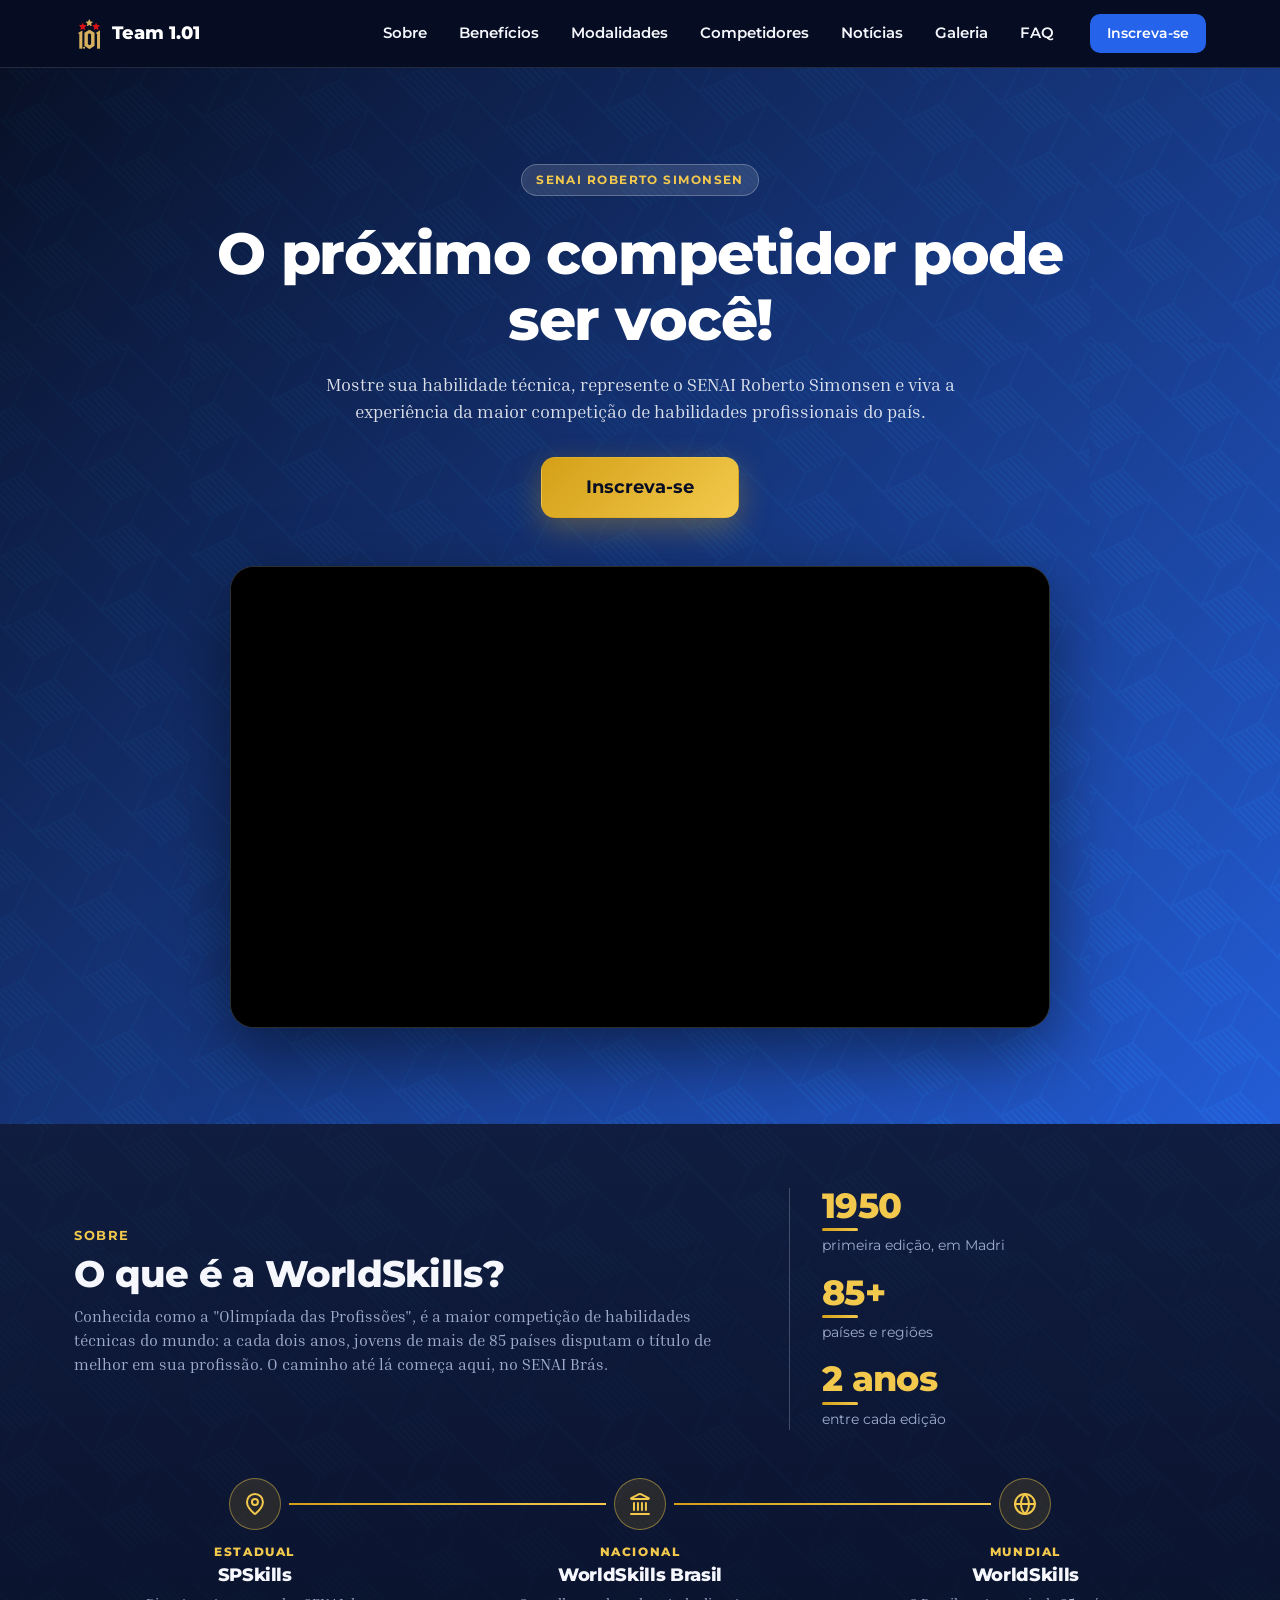
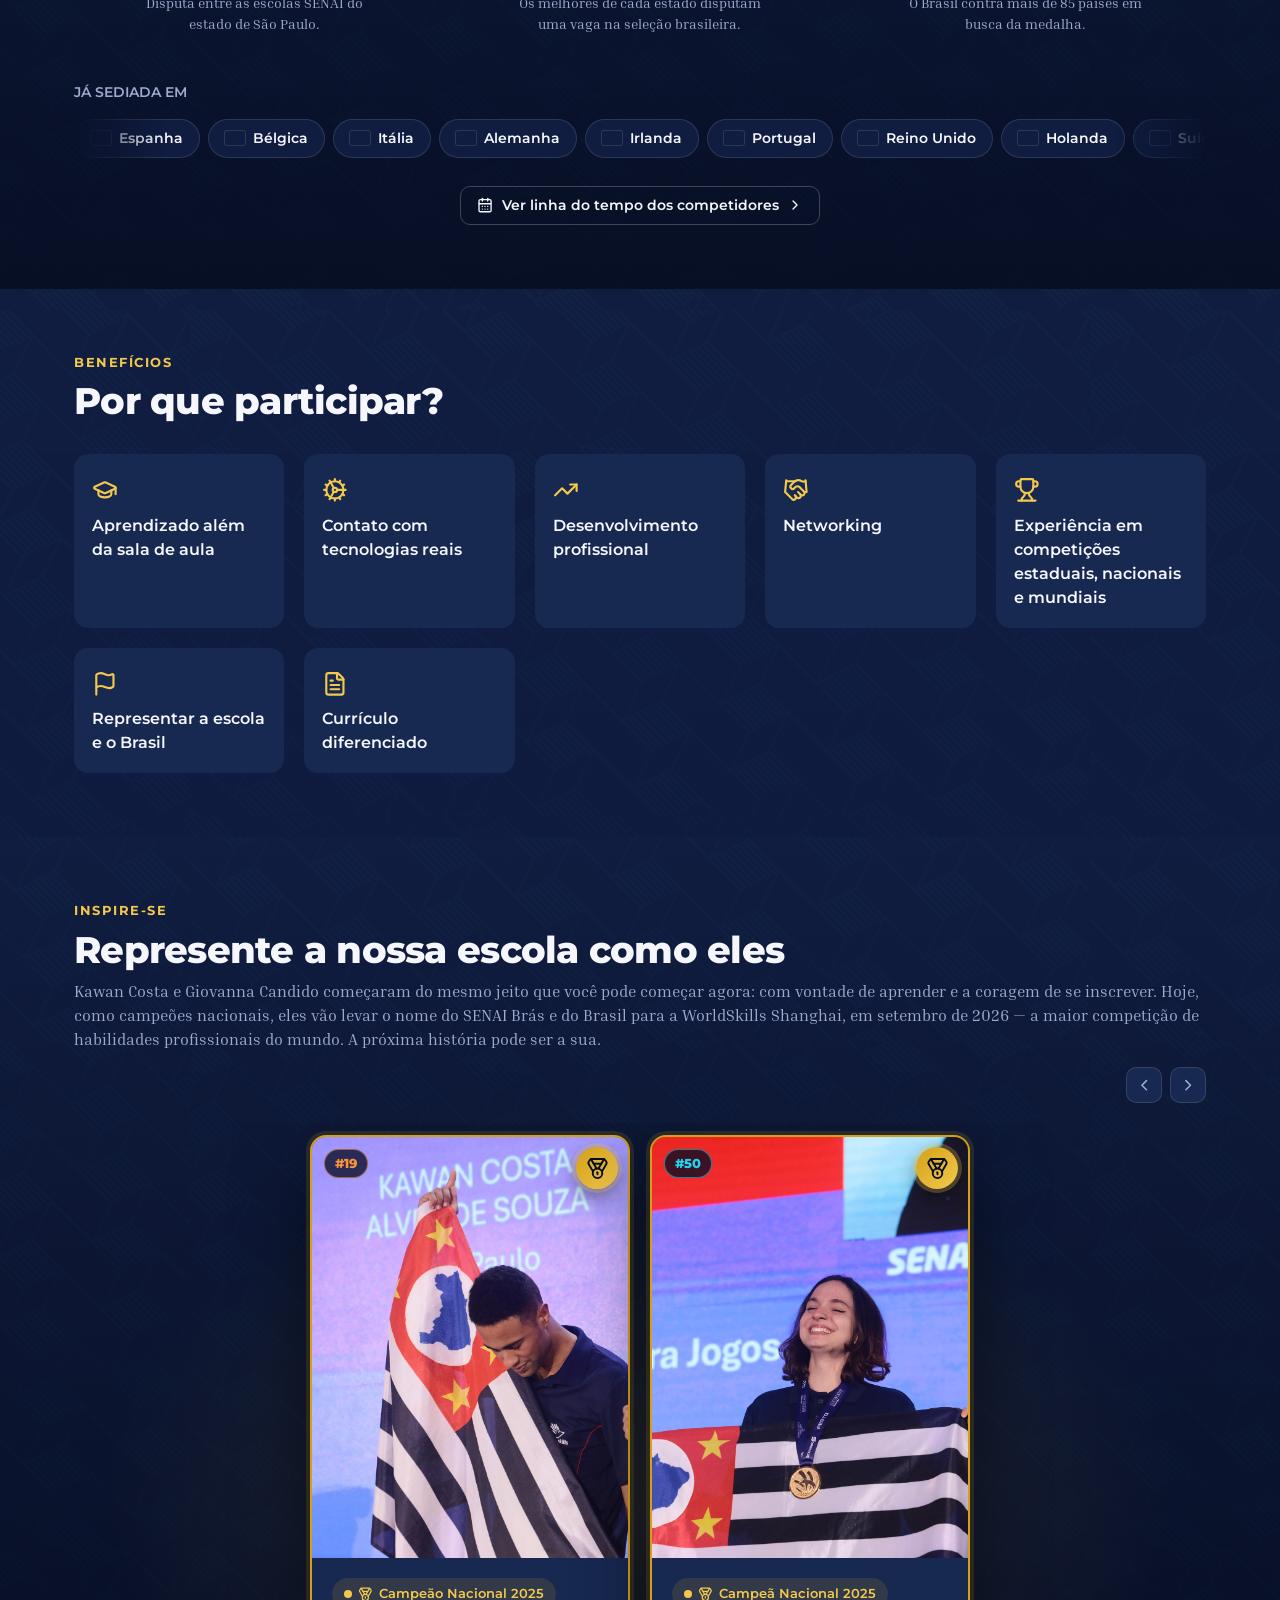
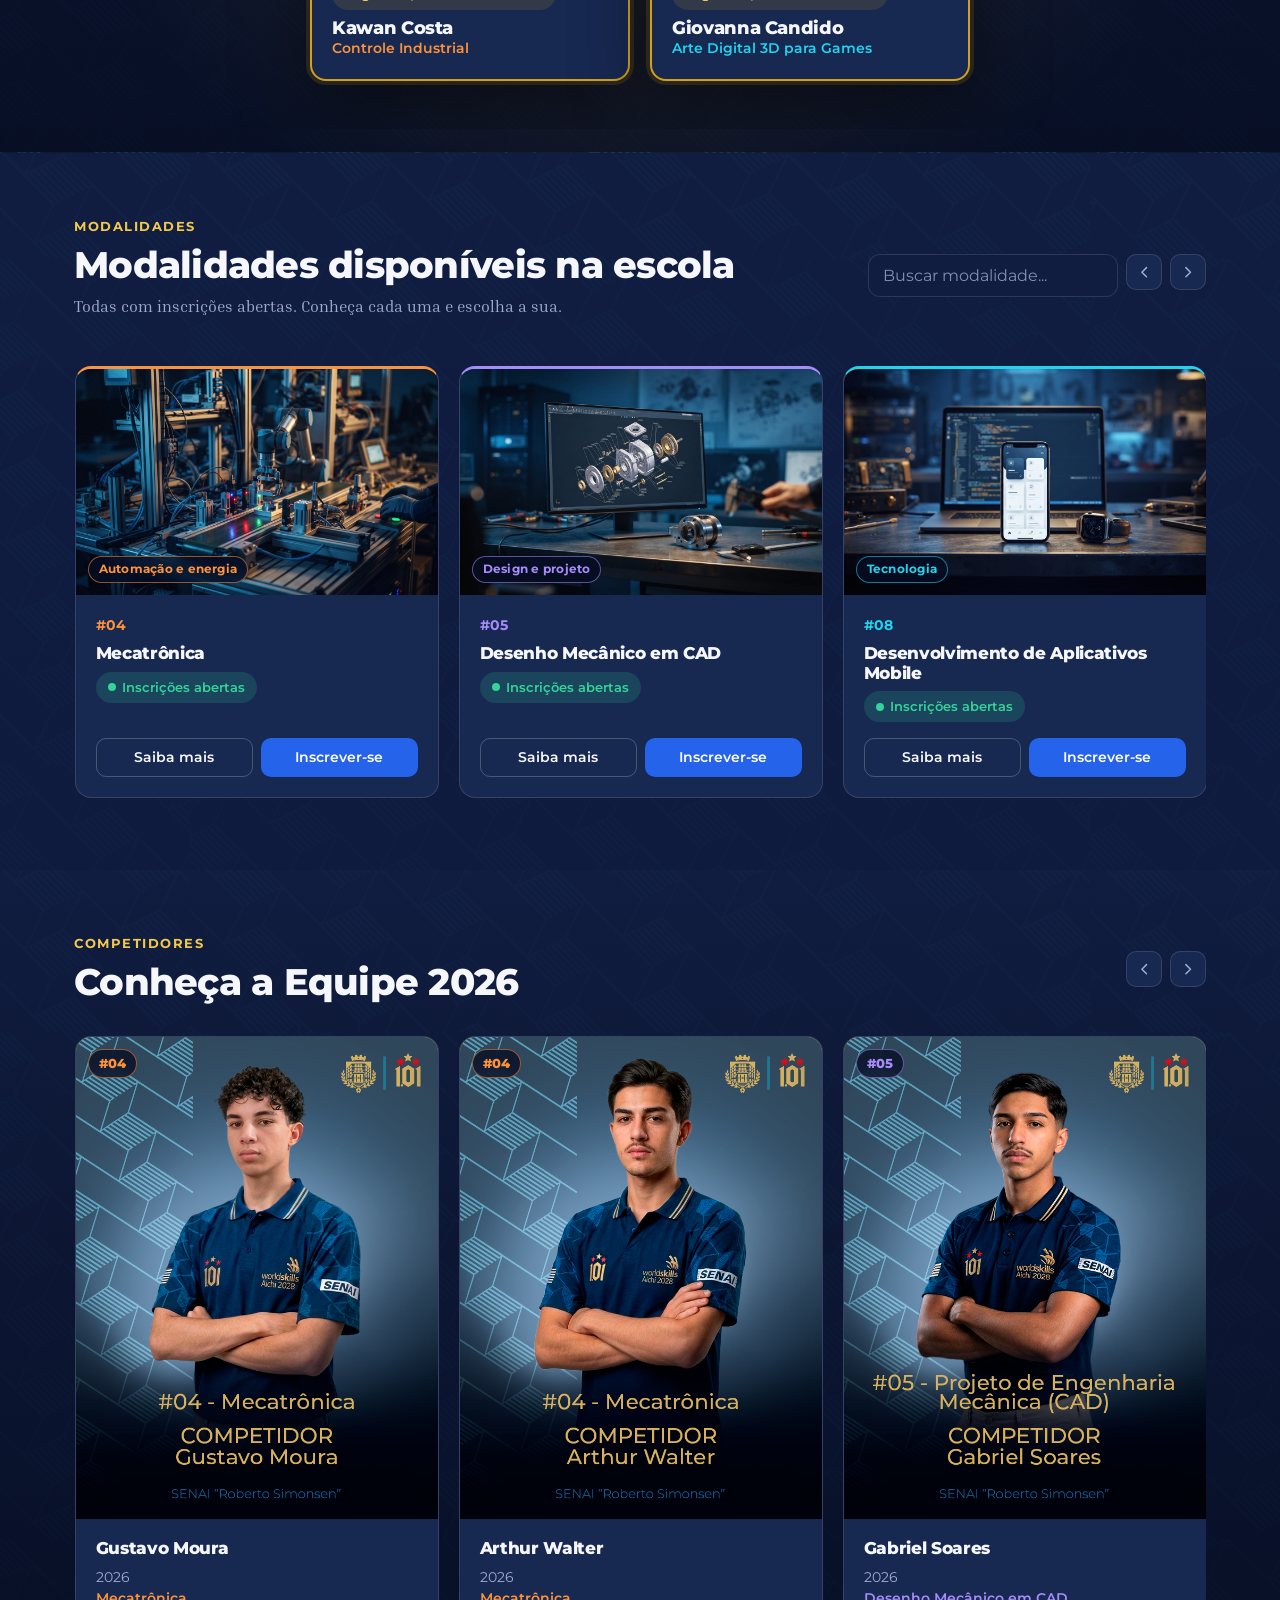
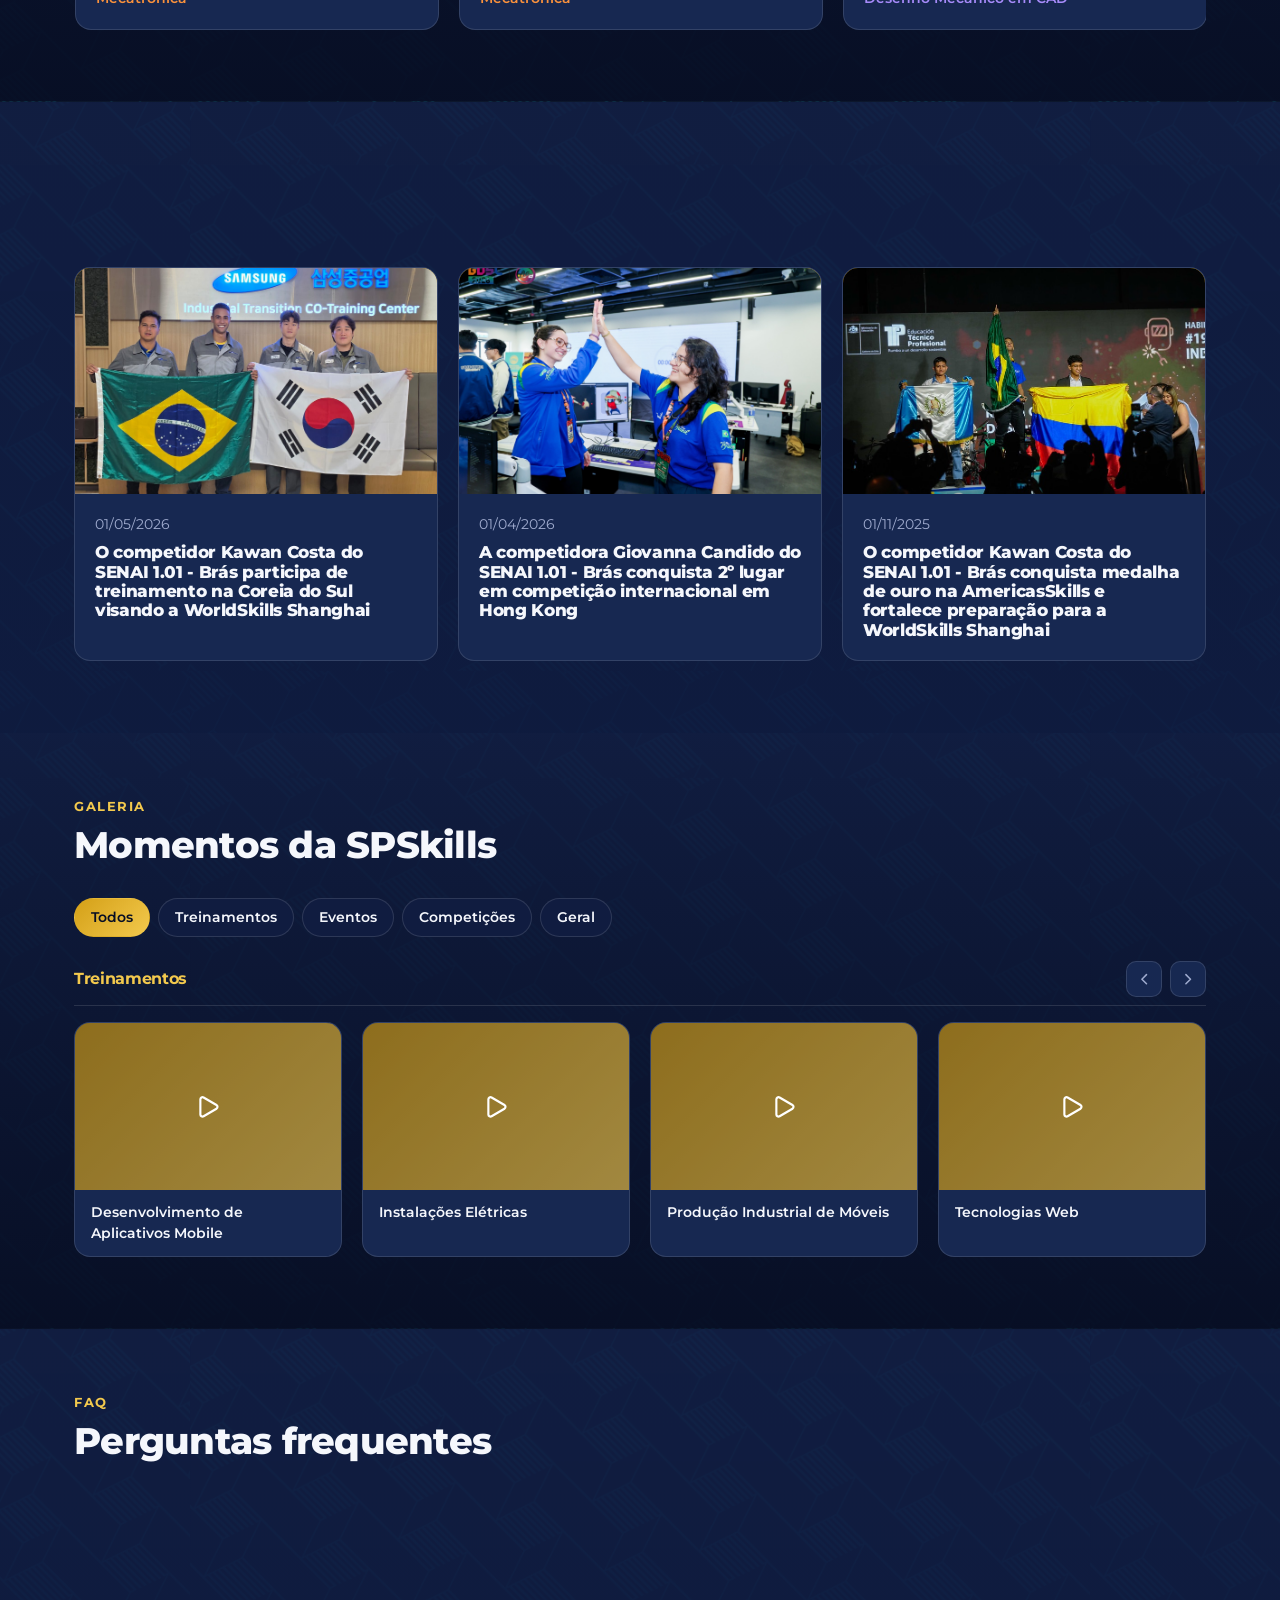
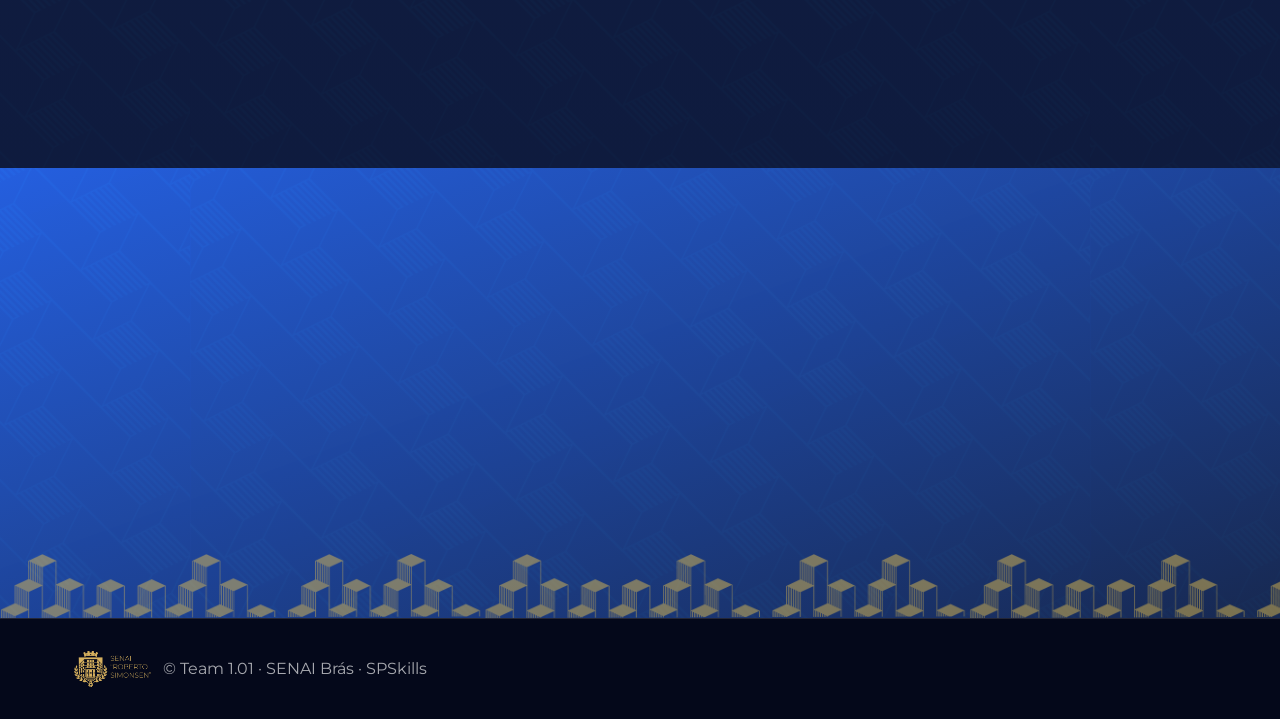
==== commit e60eb5ad: "Título da capa com exclamação" ====
--- a/index.html
+++ b/index.html
@@ -33,7 +33,7 @@
   <main>
     <section id="home" class="hero">
       <span class="eyebrow">SENAI ROBERTO SIMONSEN</span>
-      <h1>O próximo competidor pode ser você.</h1>
+      <h1>O próximo competidor pode ser você!</h1>
       <p>Mostre sua habilidade técnica, represente o SENAI Roberto Simonsen e viva a experiência da maior competição de habilidades profissionais do país.</p>
       <div class="actions">
         <a href="inscricao.html" class="btn btn-gold btn-destaque">Inscreva-se</a>
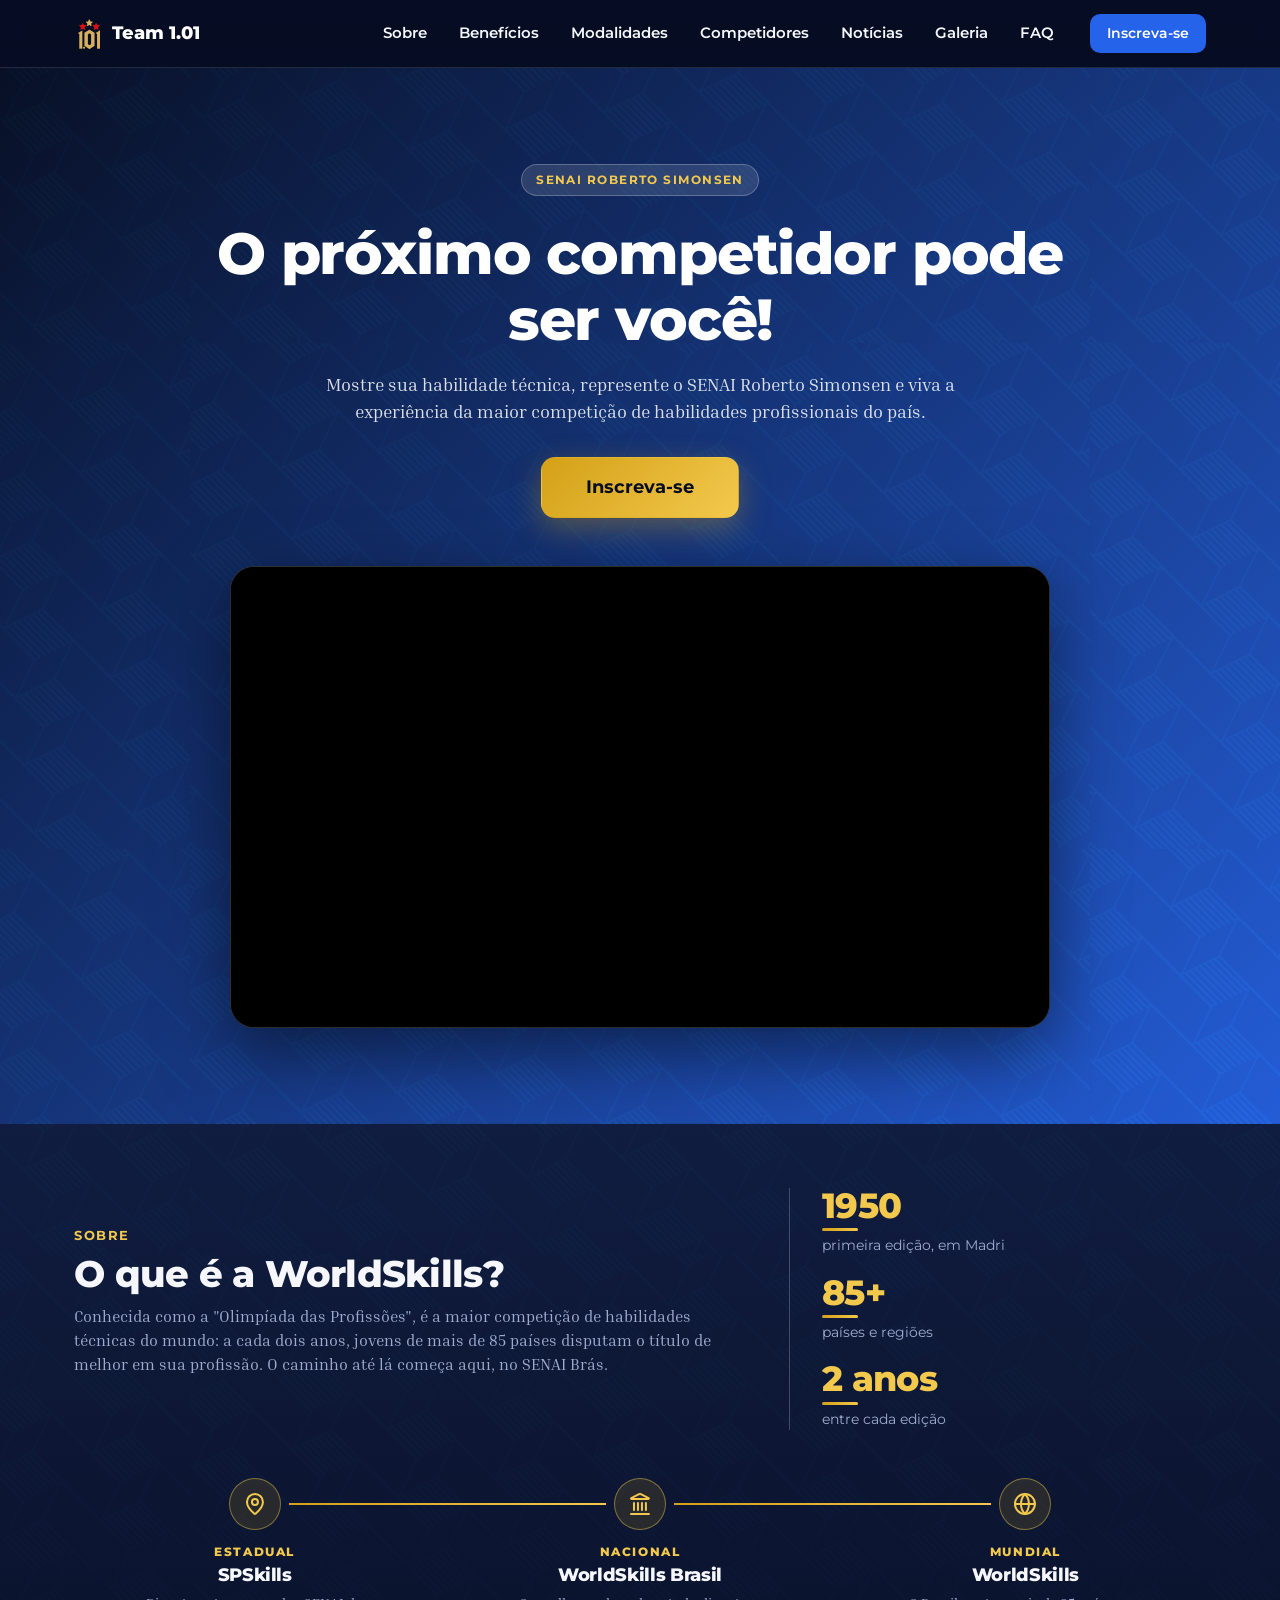
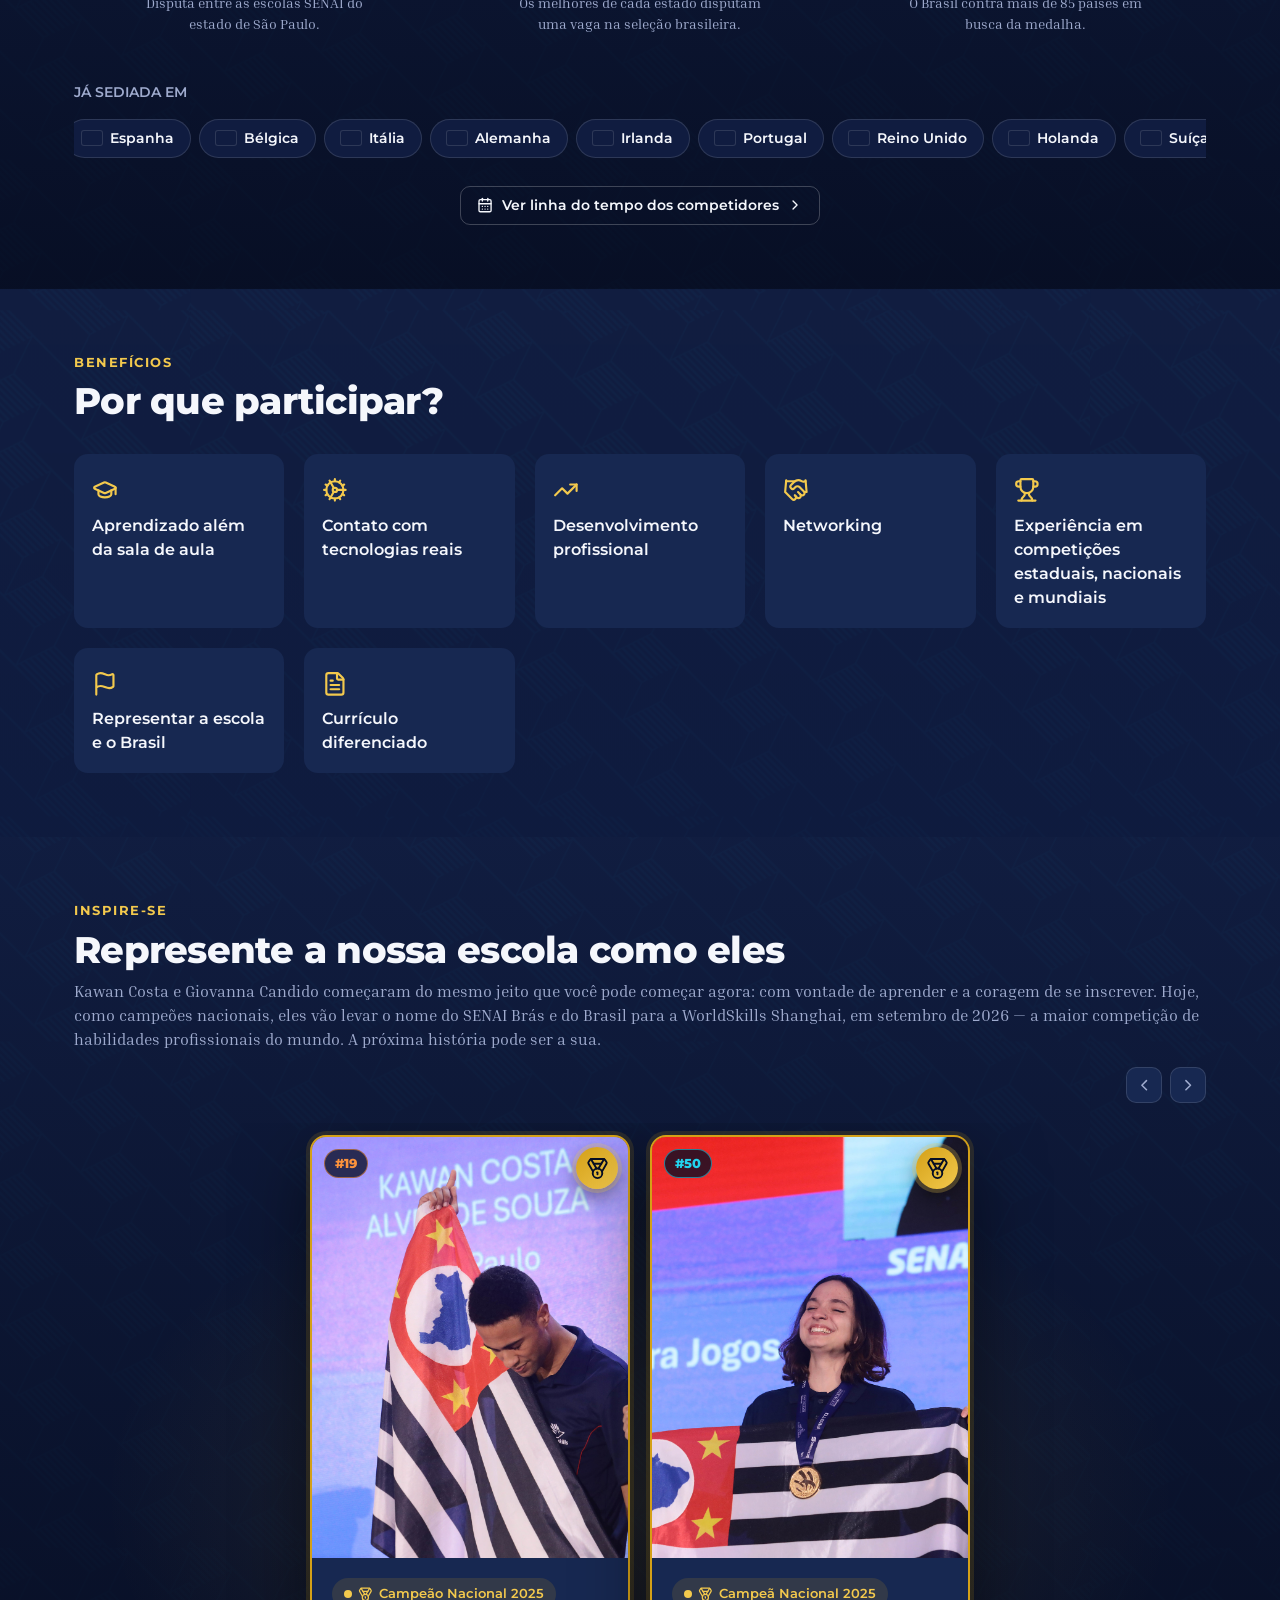
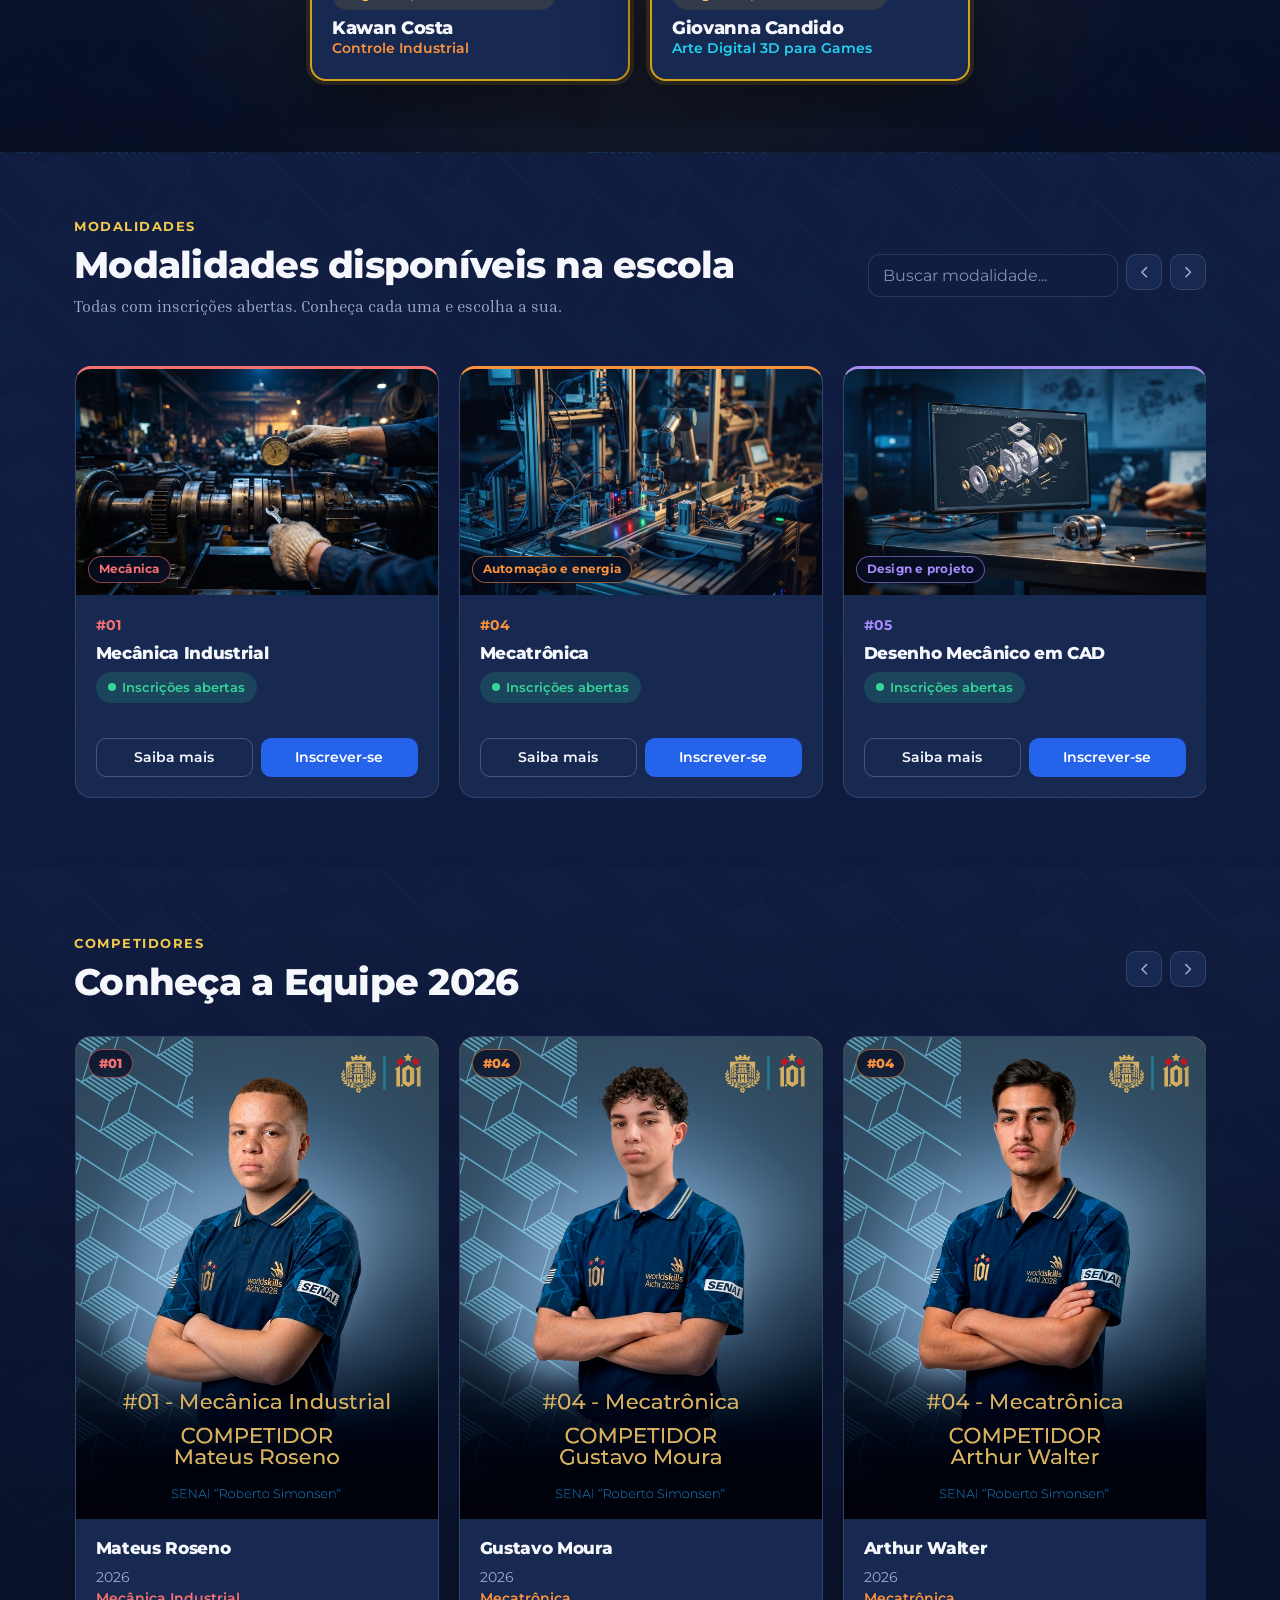
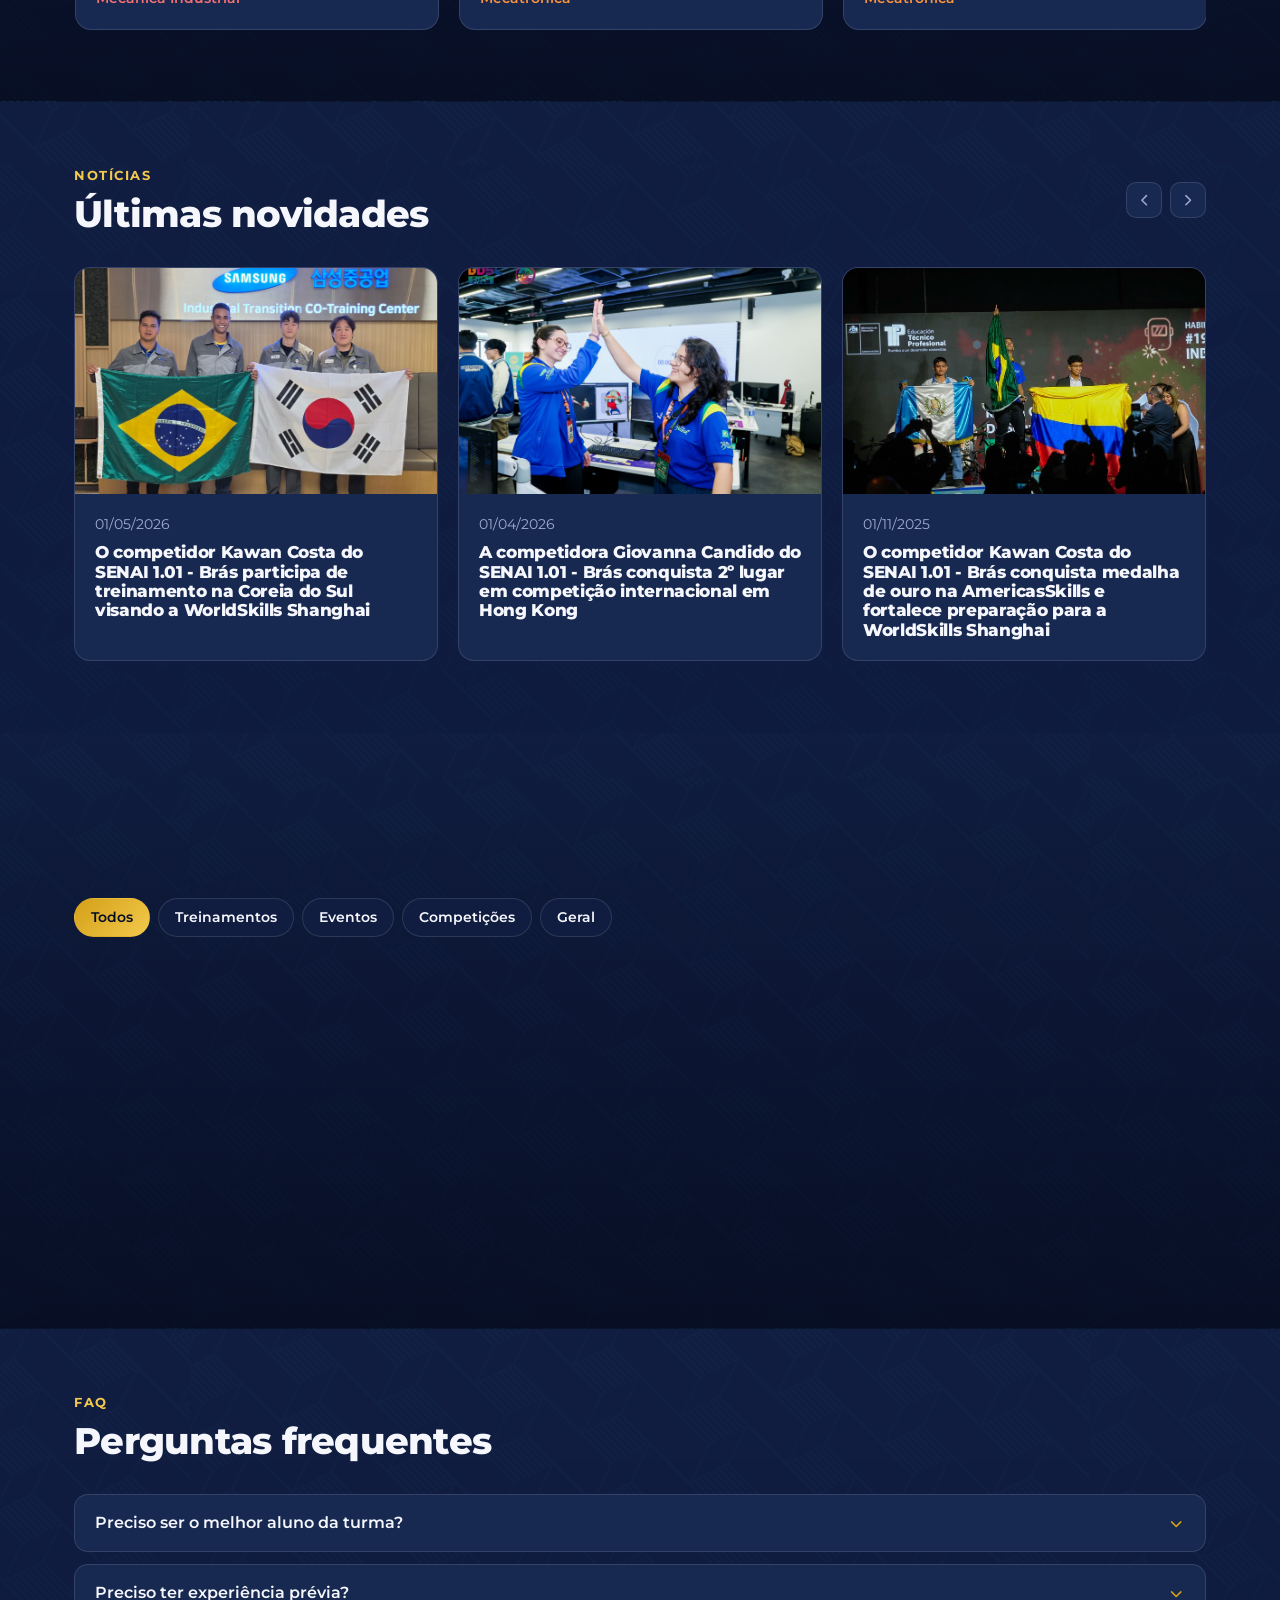
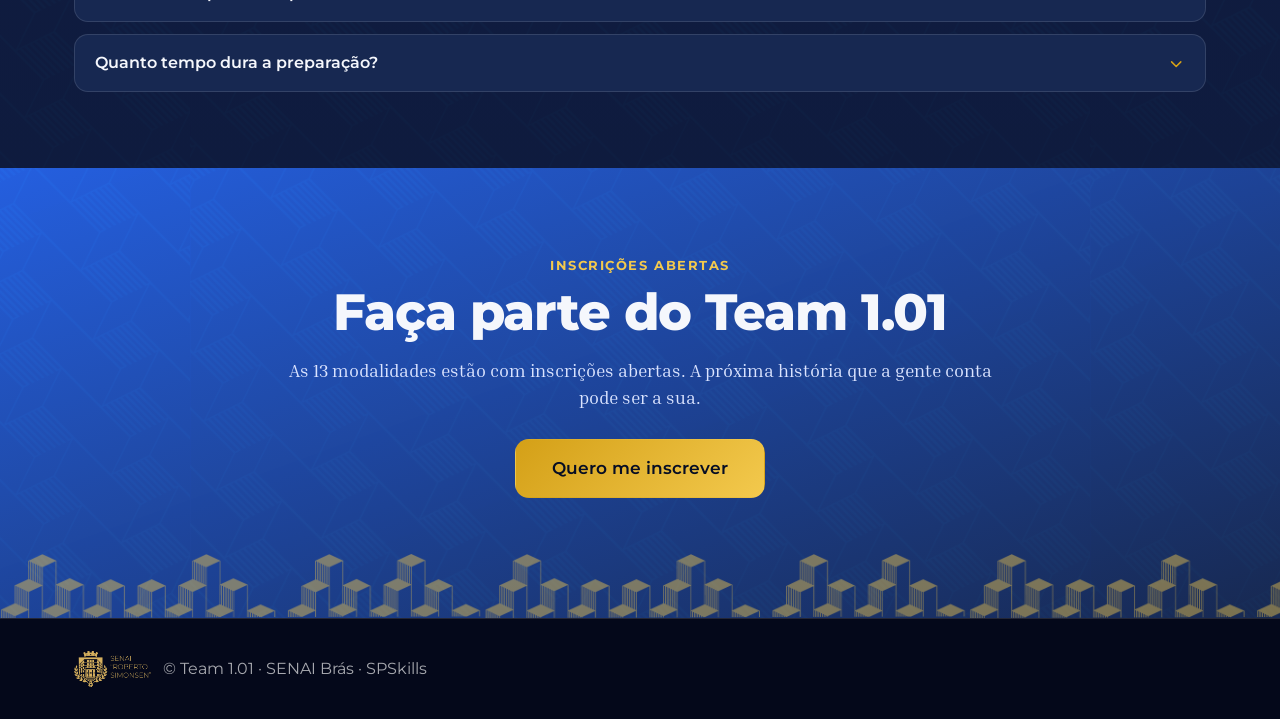
==== commit 6965d5d9: "Corrige faixa de países no iPhone e força o navegador a baixar arquivos novos - Animações de entrada" ====
--- a/index.html
+++ b/index.html
@@ -6,7 +6,7 @@
   <title>Team 1.01</title>
   <meta name="description" content="Portal oficial dos competidores do SENAI Brás na SPSkills. Conheça as modalidades e inscreva-se." />
   <link rel="icon" href="assets/favicon.png" type="image/png" />
-  <link rel="stylesheet" href="css/styles.css" />
+  <link rel="stylesheet" href="css/styles.css?v=202610211347" />
   <script>
     // Marca que o JS está ativo (as animações de entrada dependem disso).
     document.documentElement.classList.add('js-anim');
@@ -239,6 +239,6 @@
   <div id="lightbox-root"></div>
   <div id="noticia-modal-root"></div>
 
-  <script type="module" src="js/pages/home.js"></script>
+  <script type="module" src="js/pages/home.js?v=202610211347"></script>
 </body>
 </html>
--- a/css/styles.css
+++ b/css/styles.css
@@ -1833,54 +1833,30 @@
 
 /* ---------- Países sede (faixa em movimento) ---------- */
 
-/* As bordas somem num degradê para a faixa "entrar" e "sair" suavemente. */
+/* A faixa anda por rolagem da própria caixa, feita em home.js (ver o comentário lá):
+   sem transform animado e sem mask-image, que no Safari do iPhone faziam a faixa ser
+   desenhada só em pedaços e sumir. */
 .marquee {
   overflow: hidden;
-  -webkit-mask-image: linear-gradient(90deg, transparent, #000 8%, #000 92%, transparent);
-  mask-image: linear-gradient(90deg, transparent, #000 8%, #000 92%, transparent);
   padding: 4px 0;
 }
 
-/* A lista vem duplicada (ver home.js): deslizar até -50% emenda uma cópia na outra.
-   Espaço entre os chips é margin e não gap, para as duas metades terem a mesma largura. */
+/* A lista vem duplicada (ver home.js) para o loop emendar. Espaço entre os chips é
+   margin e não gap, para as duas metades terem exatamente a mesma largura. */
 .marquee-track {
   display: flex;
   width: max-content;
-  animation: marquee-deslizar 60s linear infinite;
 }
 
 .marquee-track > .chip {
   margin-right: 8px;
   flex-shrink: 0;
-}
-
-/* No celular o :hover fica "preso" depois de um toque e a faixa parava de vez. Por
-   isso a pausa por hover vale só para mouse; no toque, pausa enquanto o dedo está
-   encostado (classe posta em home.js). */
-@media (hover: hover) {
-  .marquee:hover .marquee-track {
-    animation-play-state: paused;
-  }
-}
-
-.marquee.tocando .marquee-track {
-  animation-play-state: paused;
-}
-
-@keyframes marquee-deslizar {
-  to { transform: translateX(-50%); }
 }
 
 /* Quem desativou animações no sistema vê a lista parada, rolável com o dedo. */
 @media (prefers-reduced-motion: reduce) {
   .marquee {
     overflow-x: auto;
-    -webkit-mask-image: none;
-    mask-image: none;
-  }
-
-  .marquee-track {
-    animation: none;
   }
 
   .marquee-track > [aria-hidden='true'] {
@@ -1956,7 +1932,10 @@
   to { opacity: 1; translate: 0 0; }
 }
 
-/* Só esconde quando o JS está ativo (classe js-anim no <html>, posta no <head>). */
+/* Só esconde quando o JS está ativo (classe js-anim no <html>, posta no <head>).
+   As animações de entrada usam "backwards" e não "both": ao terminar, elas se desligam
+   em vez de segurar o estado final. Um elemento segurando translate para sempre fazia o
+   Safari do iPhone parar de redesenhar a faixa de países que rola dentro dele. */
 .js-anim .revelar:not(.visivel),
 .js-anim .revelar-grupo:not(.visivel) > * {
   opacity: 0;
@@ -1964,7 +1943,7 @@
 
 .js-anim .revelar.visivel,
 .js-anim .revelar-grupo.visivel > * {
-  animation: surgir 0.8s var(--suave) both;
+  animation: surgir 0.8s var(--suave) backwards;
   animation-delay: var(--atraso, 0ms);
 }
 
@@ -2032,12 +2011,12 @@
 }
 
 .js-anim .sobre-numeros.visivel dt {
-  animation: letreiro 0.9s var(--suave) both;
+  animation: letreiro 0.9s var(--suave) backwards;
   animation-delay: calc(var(--atraso, 0ms) + 0.15s);
 }
 
 .js-anim .sobre-numeros.visivel dt::after {
-  animation: traco 0.7s var(--suave) both;
+  animation: traco 0.7s var(--suave) backwards;
   animation-delay: calc(var(--atraso, 0ms) + 0.55s);
 }
 
@@ -2085,7 +2064,7 @@
 }
 
 .js-anim .etapas.visivel .etapa::after {
-  animation: desenhar 0.9s var(--suave) both;
+  animation: desenhar 0.9s var(--suave) backwards;
 }
 
 .js-anim .etapas.visivel .etapa:nth-child(1)::after { animation-delay: 0.35s; }
@@ -2204,6 +2183,10 @@
 
   .js-anim .etapas.visivel .etapa::after {
     animation-name: desenhar-vertical;
+  }
+
+  .sobre-paises-acao {
+    margin-top: 28px;
   }
 
   .sobre-paises-acao .btn {
@@ -2268,7 +2251,7 @@
 }
 
 .atleta-card.brilhar::before {
-  animation: brilho 1.5s var(--suave) 0.25s both;
+  animation: brilho 1.5s var(--suave) 0.25s backwards;
 }
 
 @keyframes brilho {
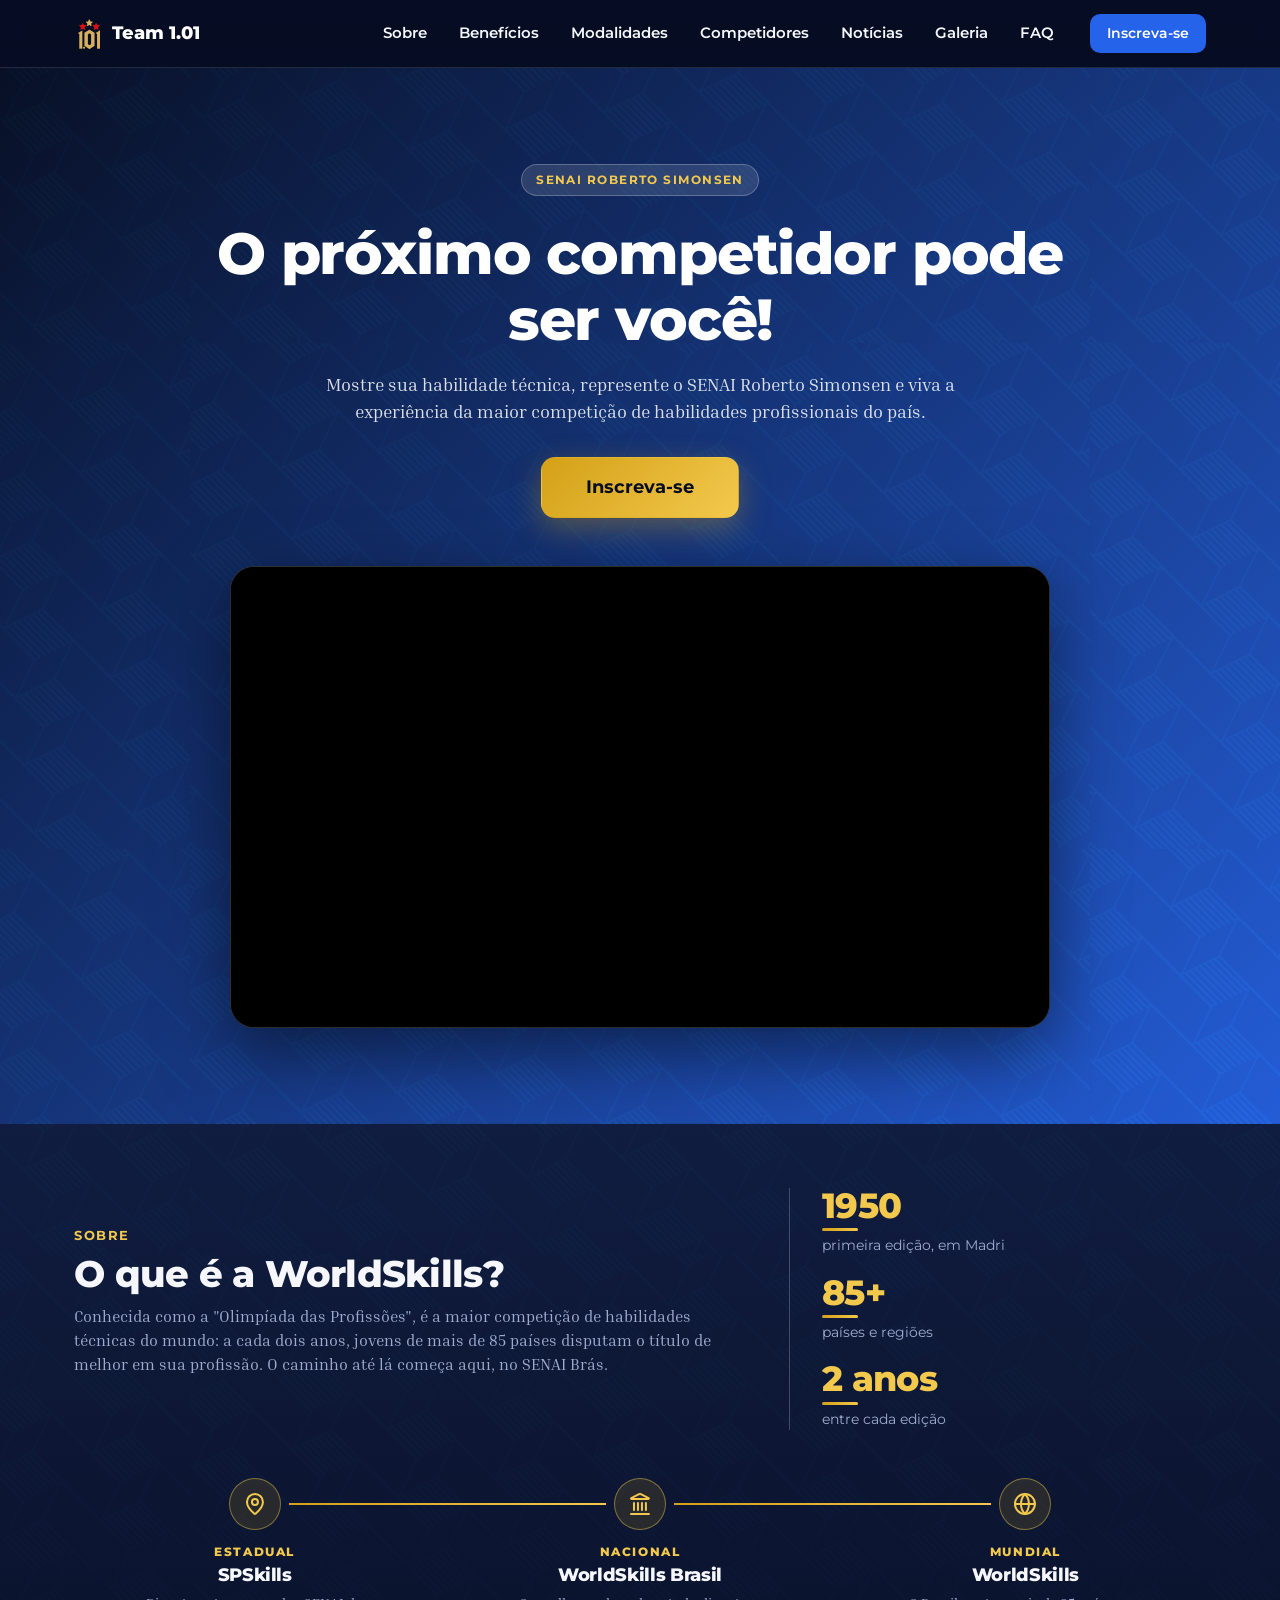
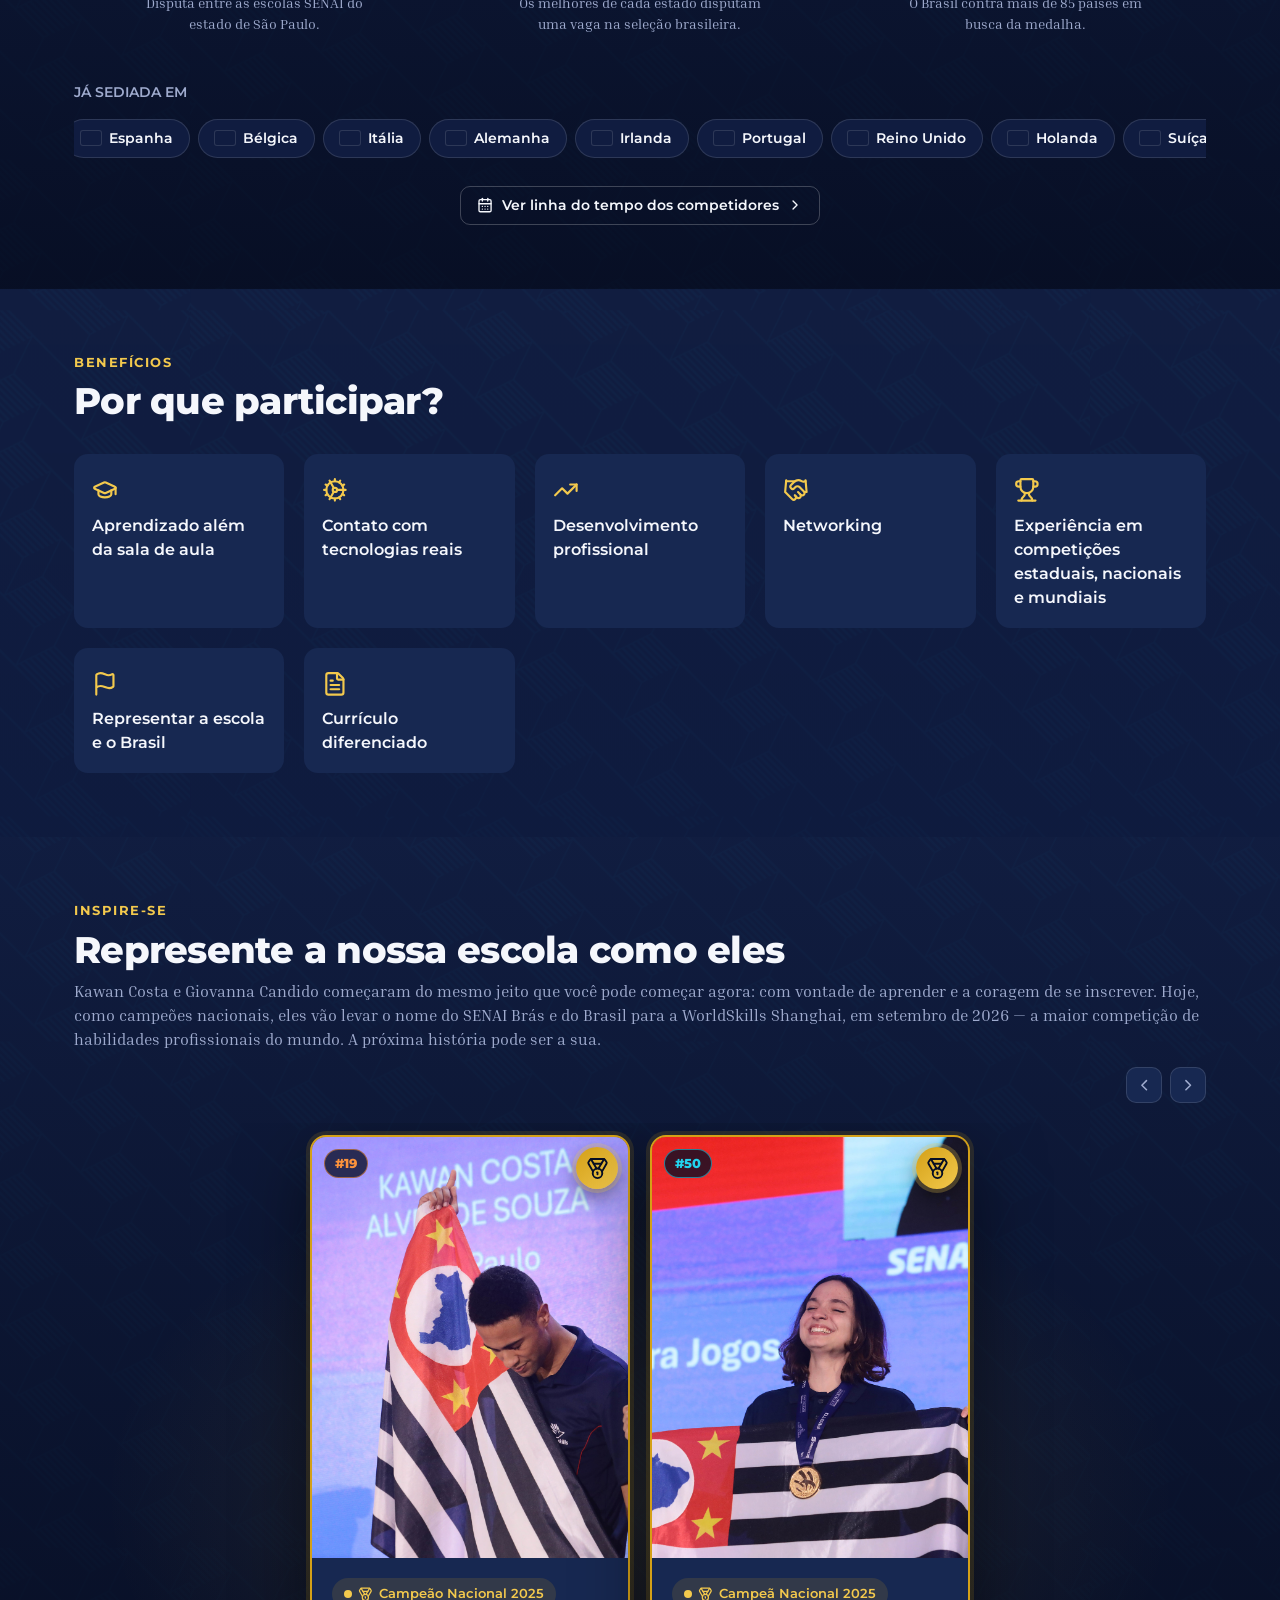
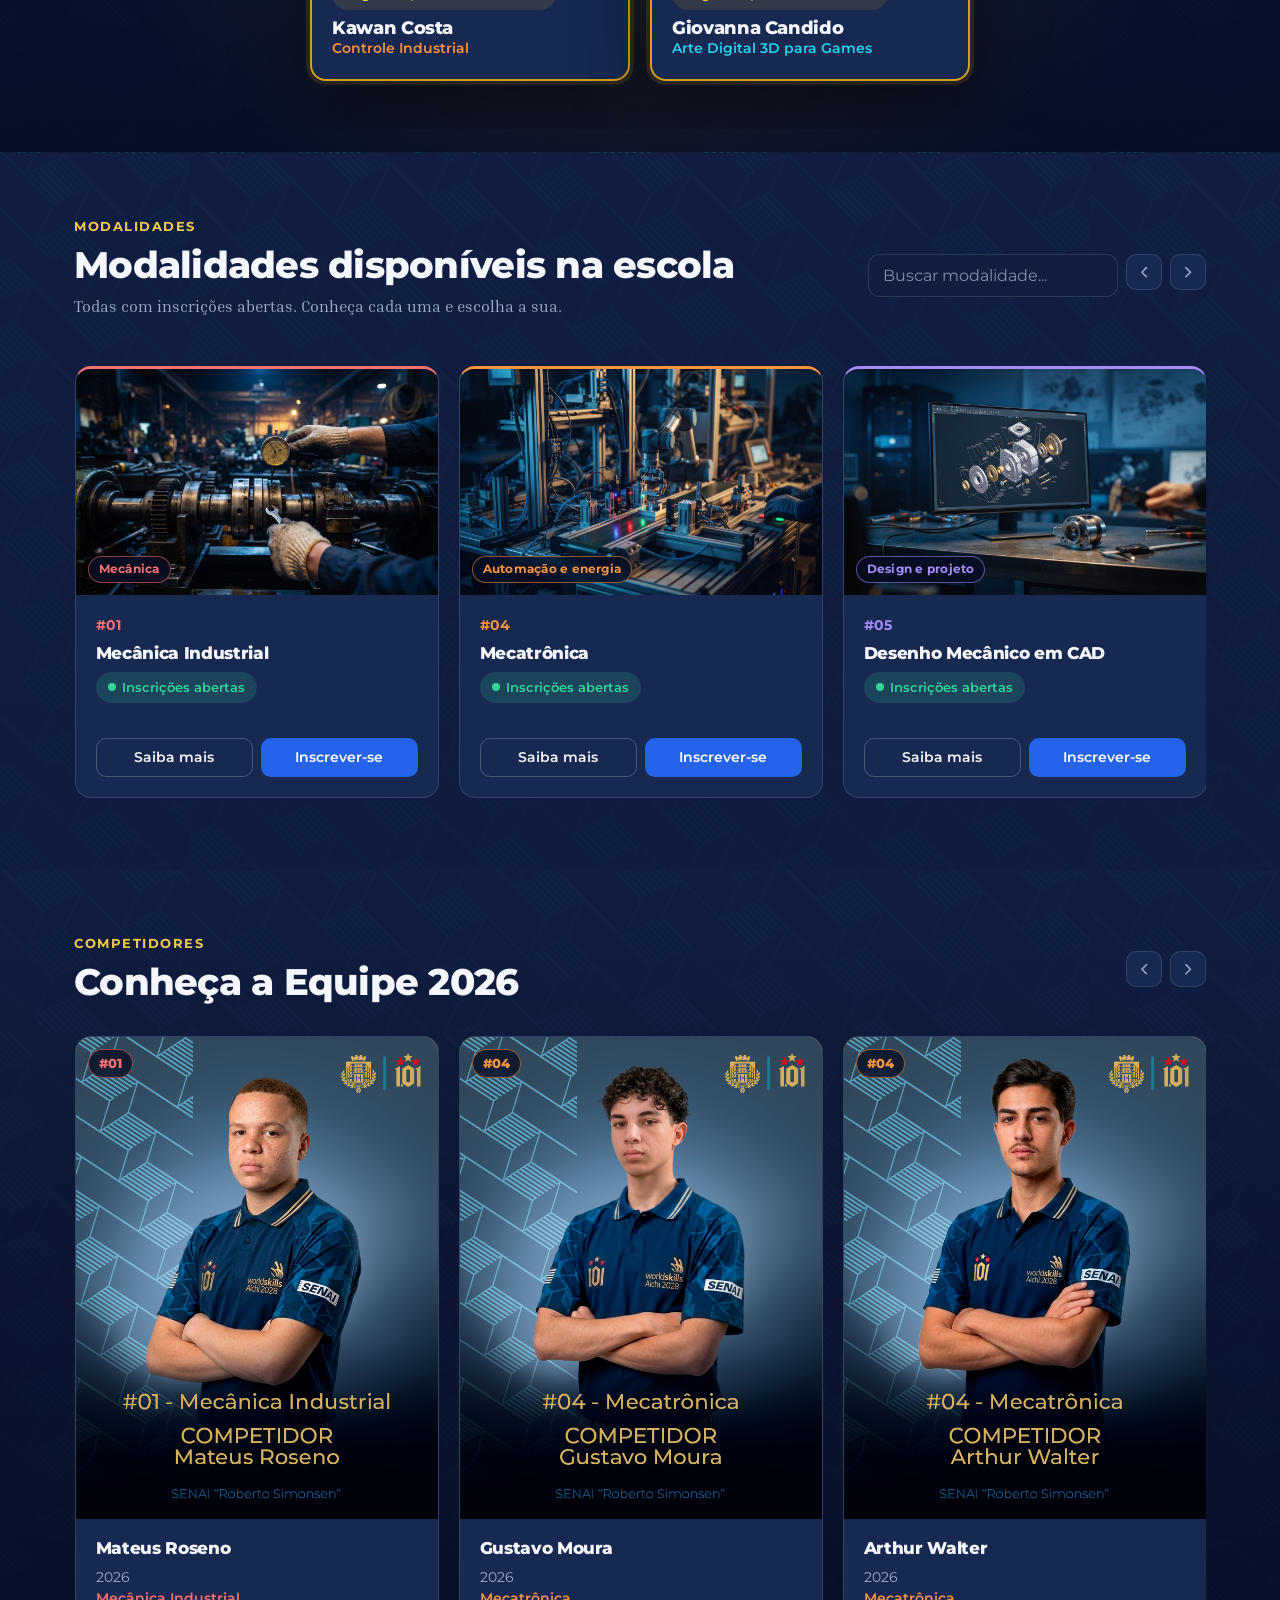
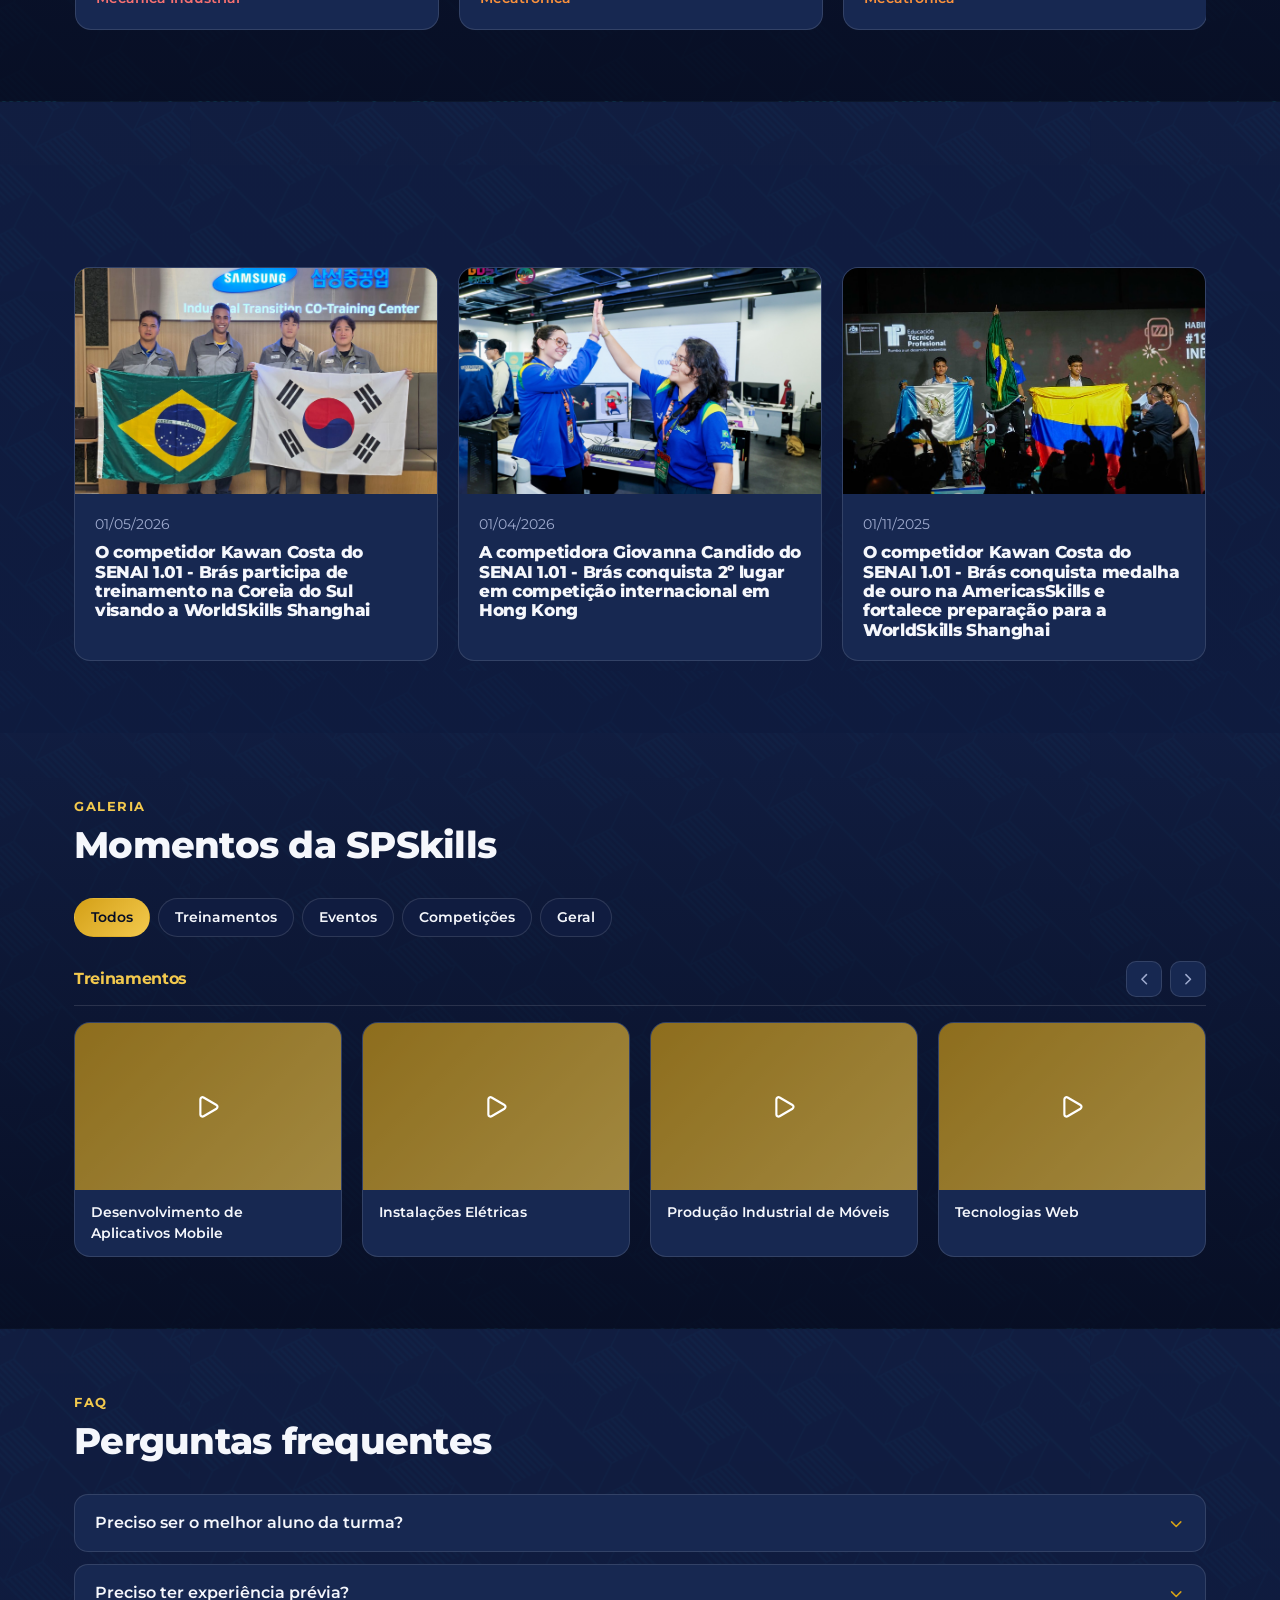
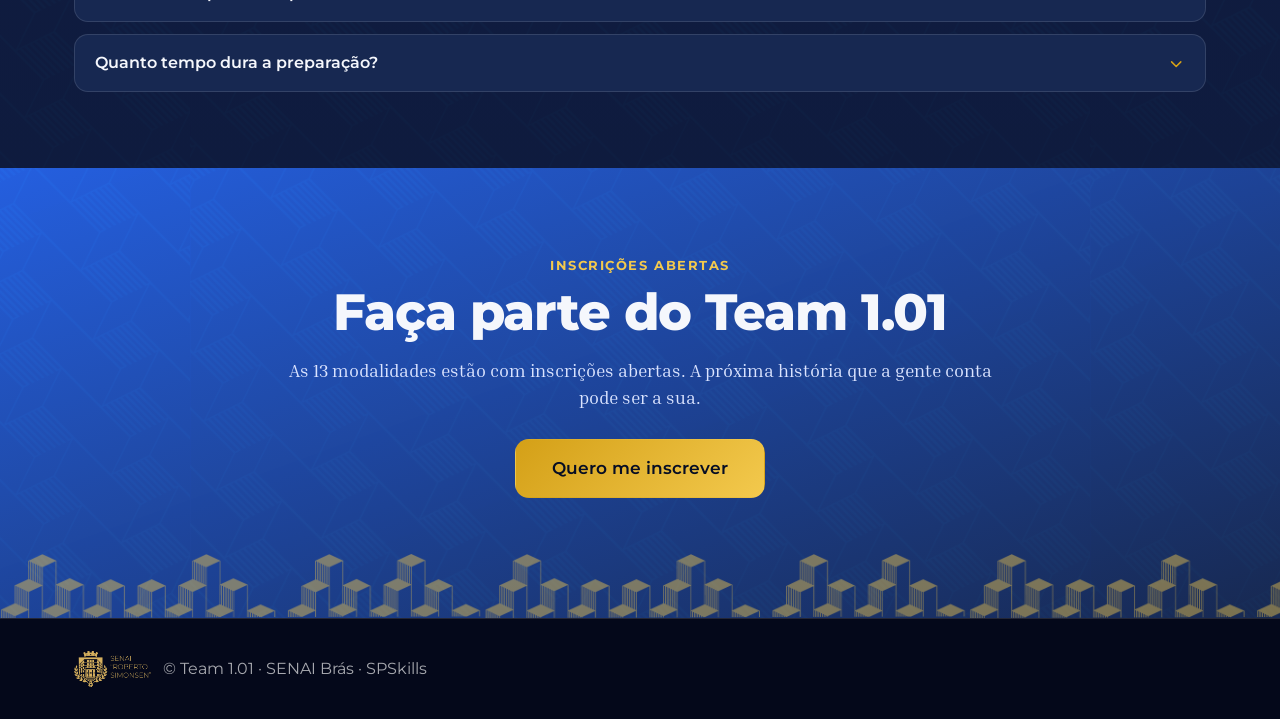
==== commit cf01489a: "Carrosséis só começam a passar sozinhos quando aparecem na tela" ====
--- a/index.html
+++ b/index.html
@@ -6,7 +6,7 @@
   <title>Team 1.01</title>
   <meta name="description" content="Portal oficial dos competidores do SENAI Brás na SPSkills. Conheça as modalidades e inscreva-se." />
   <link rel="icon" href="assets/favicon.png" type="image/png" />
-  <link rel="stylesheet" href="css/styles.css?v=202610211347" />
+  <link rel="stylesheet" href="css/styles.css?v=202610211416" />
   <script>
     // Marca que o JS está ativo (as animações de entrada dependem disso).
     document.documentElement.classList.add('js-anim');
@@ -239,6 +239,6 @@
   <div id="lightbox-root"></div>
   <div id="noticia-modal-root"></div>
 
-  <script type="module" src="js/pages/home.js?v=202610211347"></script>
+  <script type="module" src="js/pages/home.js?v=202610211416"></script>
 </body>
 </html>
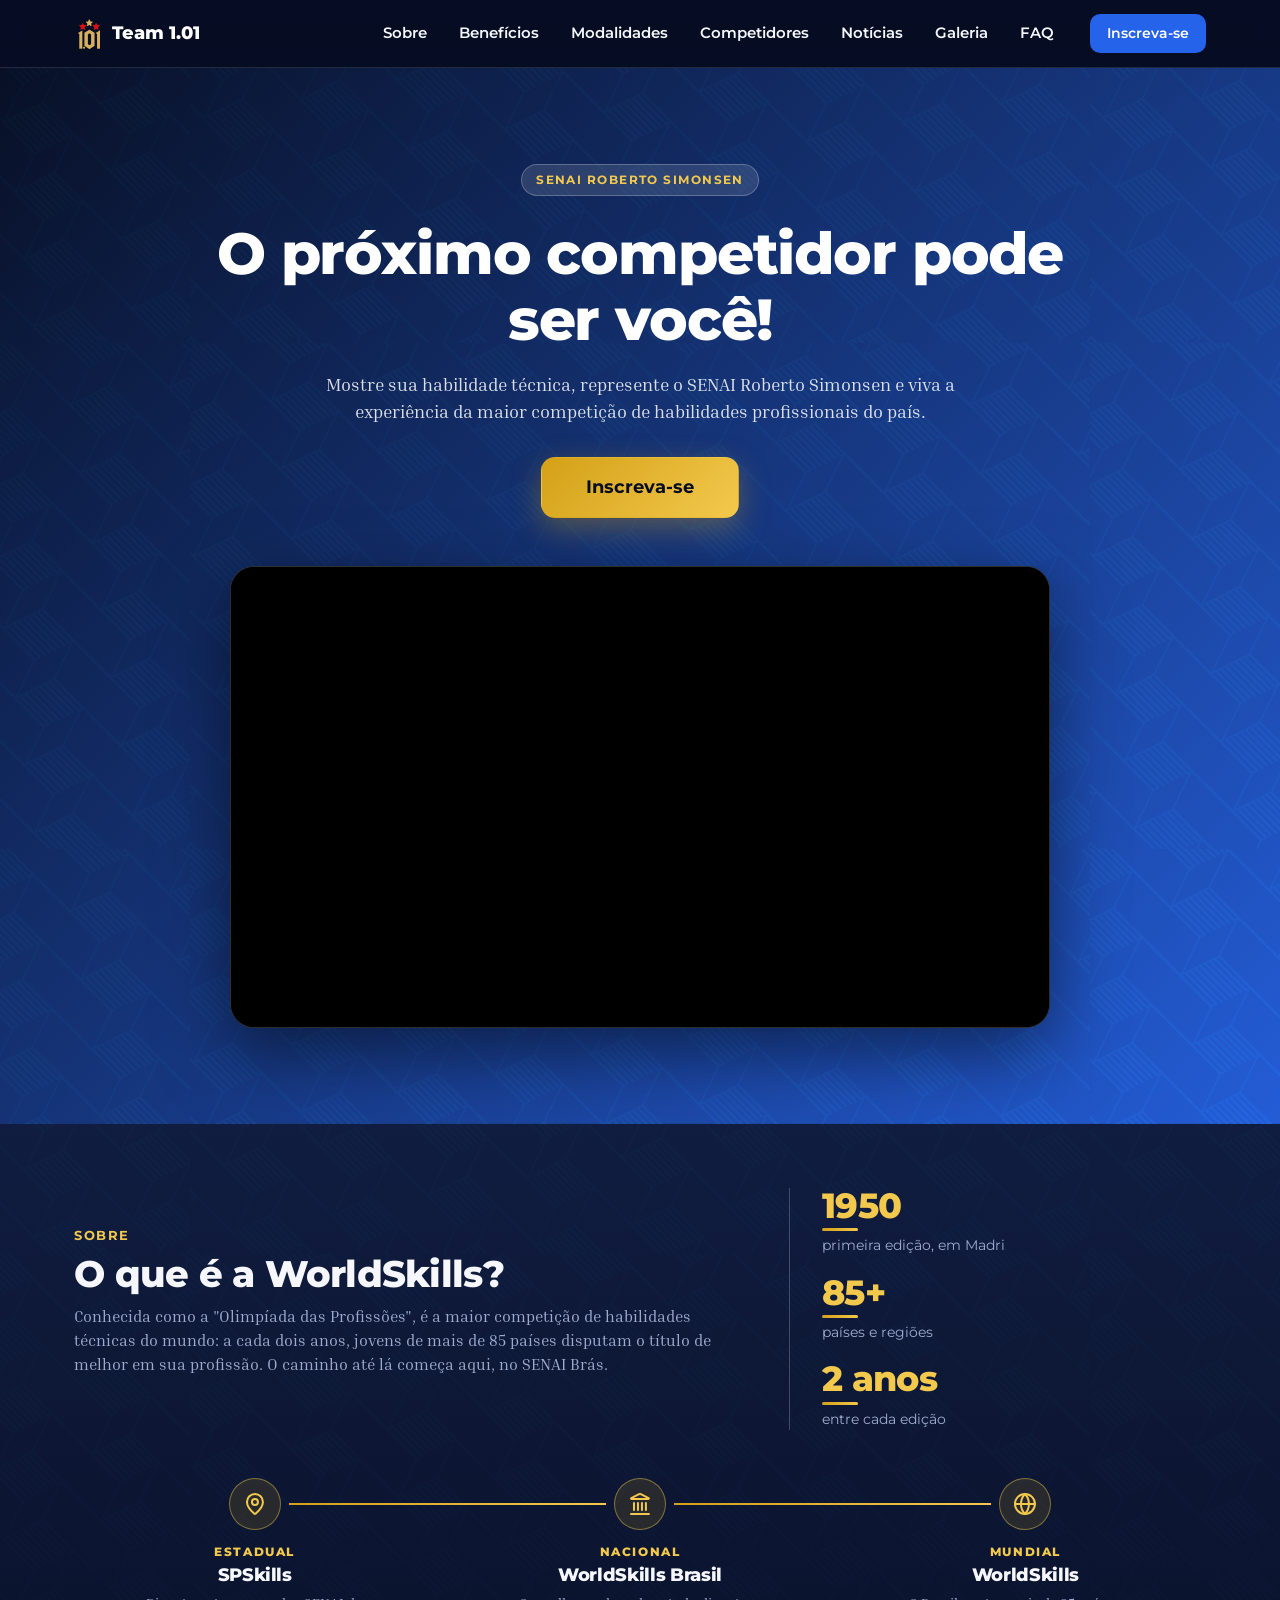
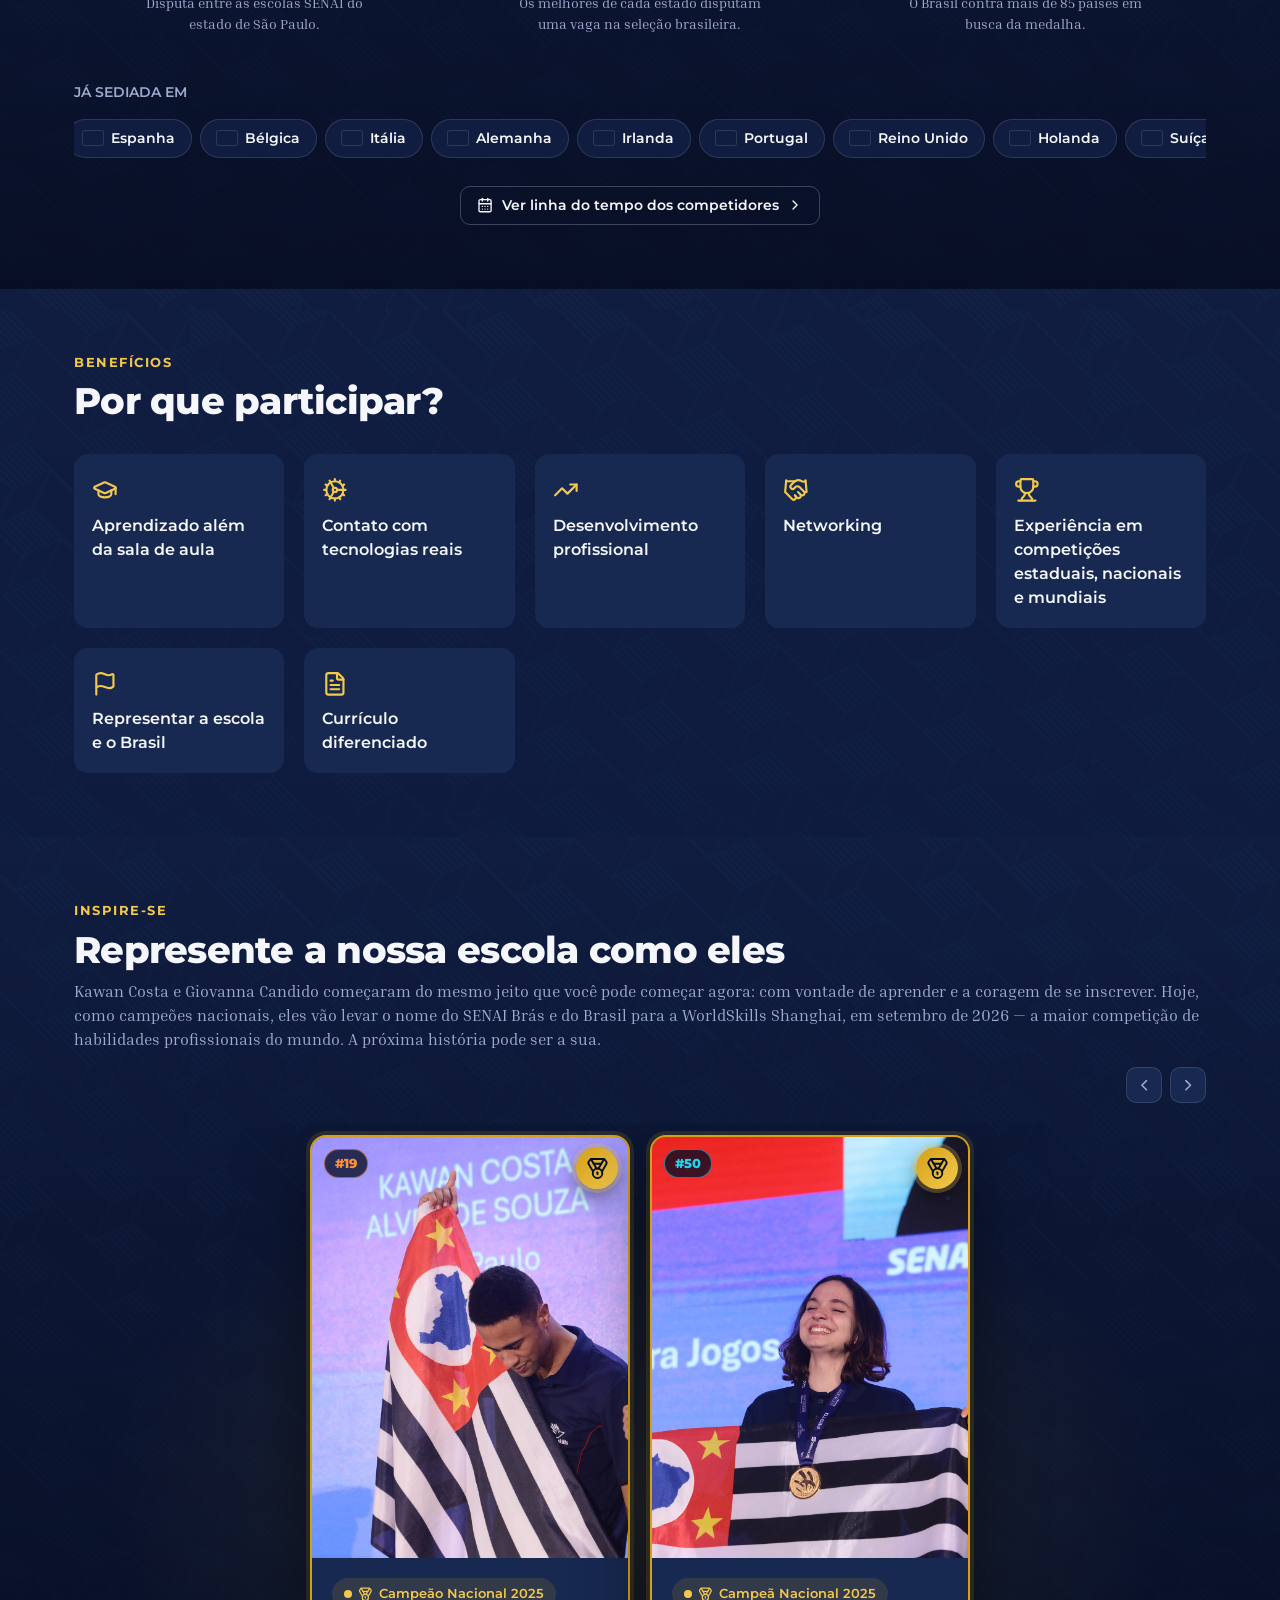
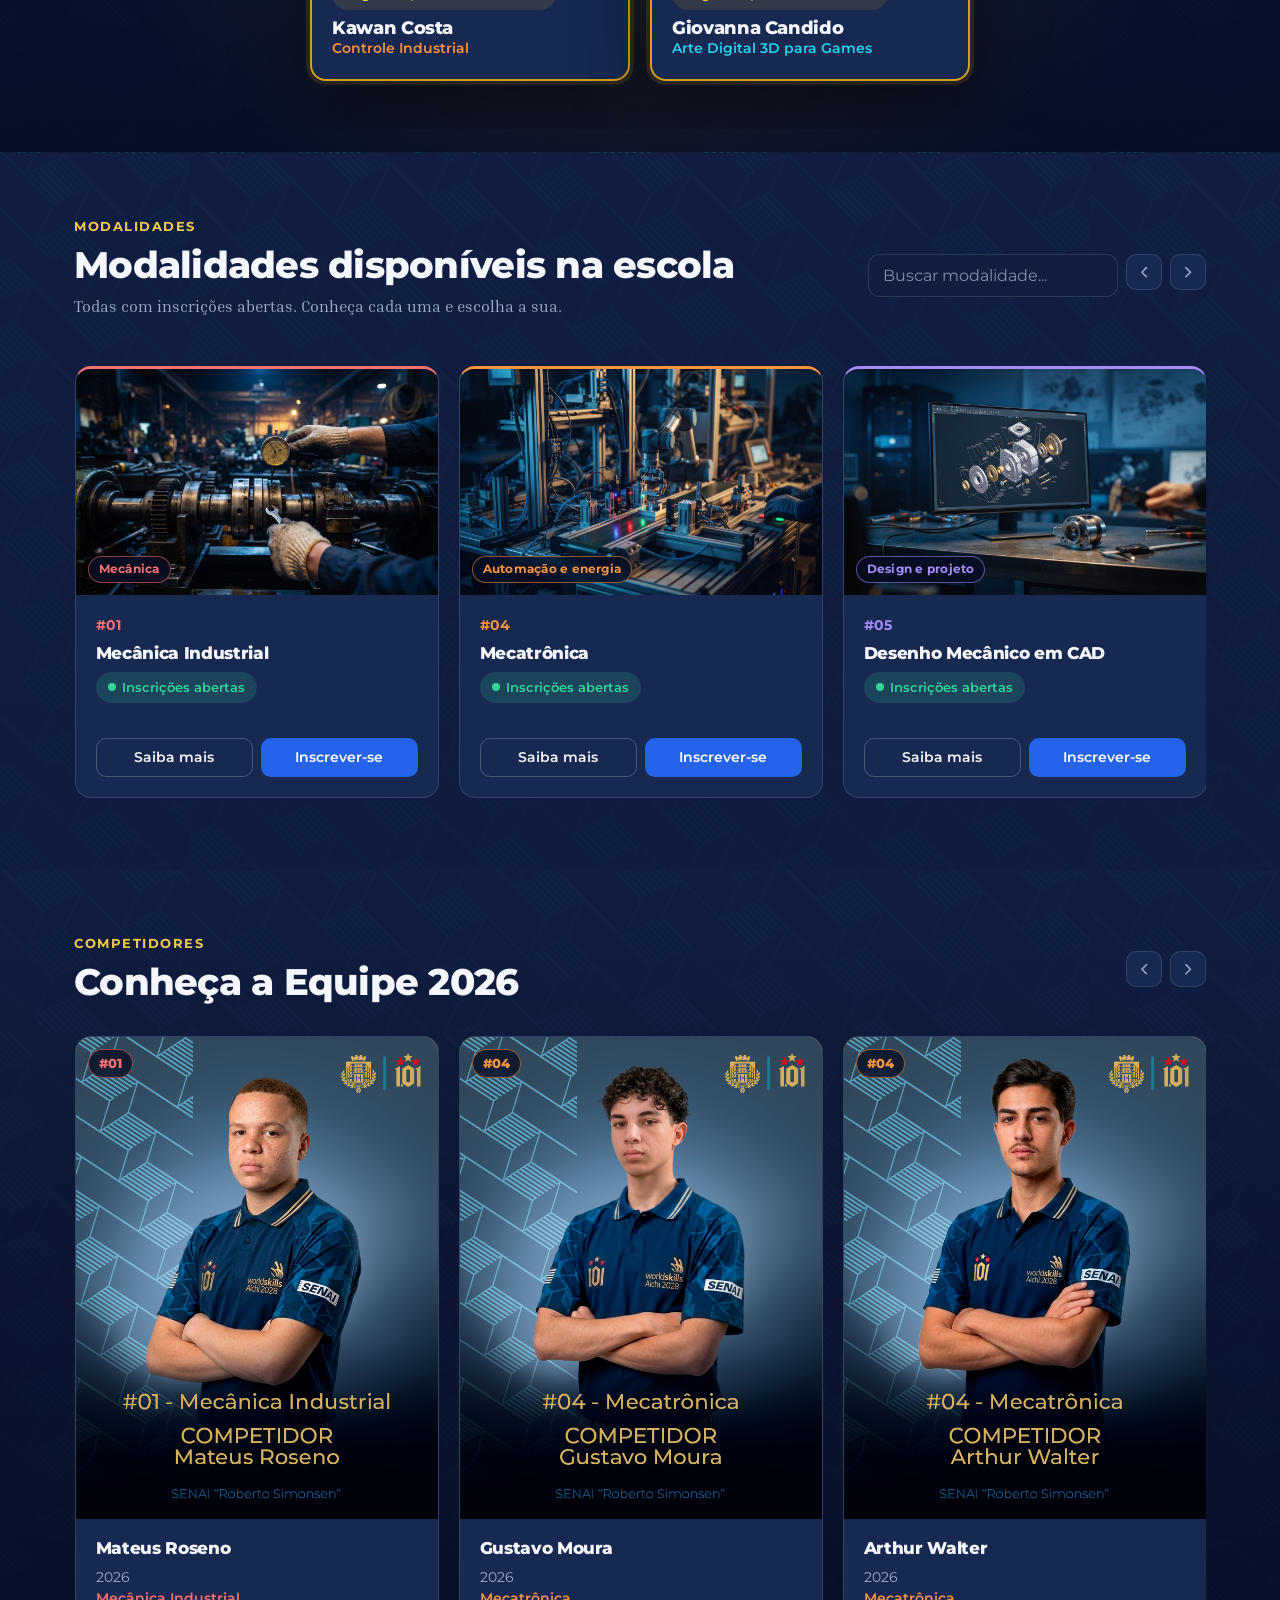
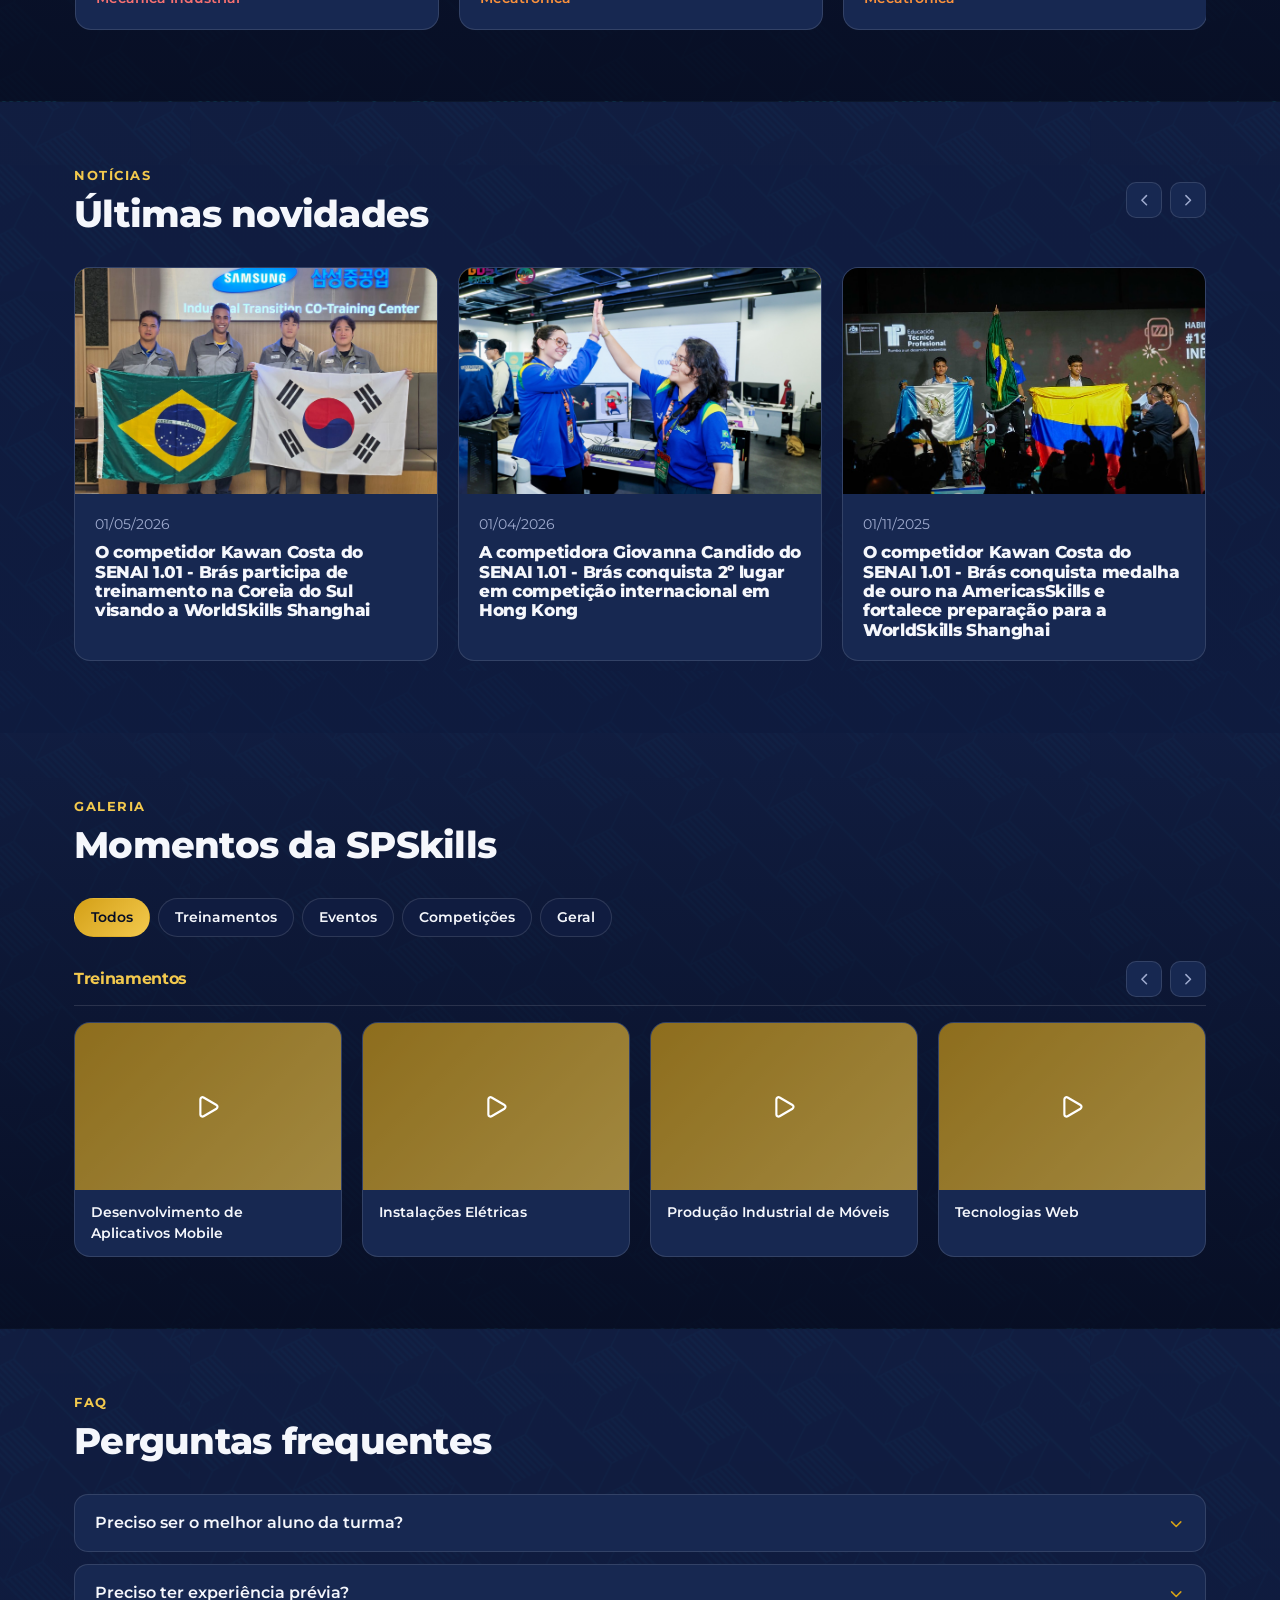
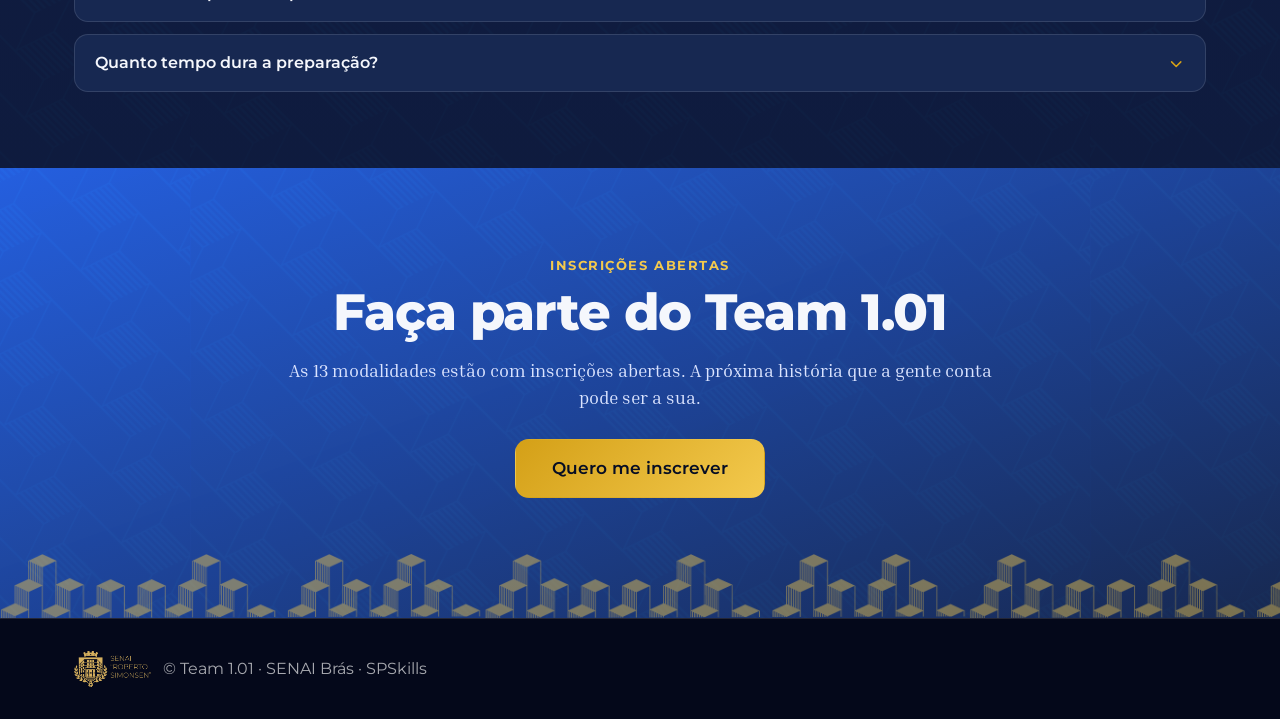
==== commit bc2afd5d: "Janela da notícia larga no computador (foto ao lado do texto), sem barra de rolagem" ====
--- a/index.html
+++ b/index.html
@@ -6,7 +6,7 @@
   <title>Team 1.01</title>
   <meta name="description" content="Portal oficial dos competidores do SENAI Brás na SPSkills. Conheça as modalidades e inscreva-se." />
   <link rel="icon" href="assets/favicon.png" type="image/png" />
-  <link rel="stylesheet" href="css/styles.css?v=202610211416" />
+  <link rel="stylesheet" href="css/styles.css?v=202610211443" />
   <script>
     // Marca que o JS está ativo (as animações de entrada dependem disso).
     document.documentElement.classList.add('js-anim');
@@ -239,6 +239,6 @@
   <div id="lightbox-root"></div>
   <div id="noticia-modal-root"></div>
 
-  <script type="module" src="js/pages/home.js?v=202610211416"></script>
+  <script type="module" src="js/pages/home.js?v=202610211443"></script>
 </body>
 </html>
--- a/css/styles.css
+++ b/css/styles.css
@@ -2570,3 +2570,43 @@
 @media (prefers-reduced-motion: reduce) {
   .btn-destaque { animation: none; }
 }
+
+/* ---------- Janela da notícia ---------- */
+
+.modal-noticia-foto {
+  width: 100%;
+  border-radius: var(--raio);
+  margin-bottom: 20px;
+}
+
+/* No computador a janela fica larga, com a foto à esquerda e o texto à direita:
+   empilhados numa janela estreita, foto + texto passavam da altura da tela e
+   apareciam com barra de rolagem. */
+@media (min-width: 900px) {
+  .modal.modal--noticia {
+    max-width: 1000px;
+    padding: 0;
+    overflow: hidden;
+    display: grid;
+    grid-template-columns: minmax(0, 0.9fr) minmax(0, 1.1fr);
+  }
+
+  .modal--noticia.modal--sem-foto {
+    max-width: 640px;
+    grid-template-columns: minmax(0, 1fr);
+  }
+
+  .modal--noticia .modal-noticia-foto {
+    height: 100%;
+    min-height: 100%;
+    margin: 0;
+    border-radius: 0;
+    object-fit: cover;
+  }
+
+  .modal--noticia .modal-noticia-texto {
+    padding: 32px;
+    overflow-y: auto;
+    max-height: 90vh;
+  }
+}
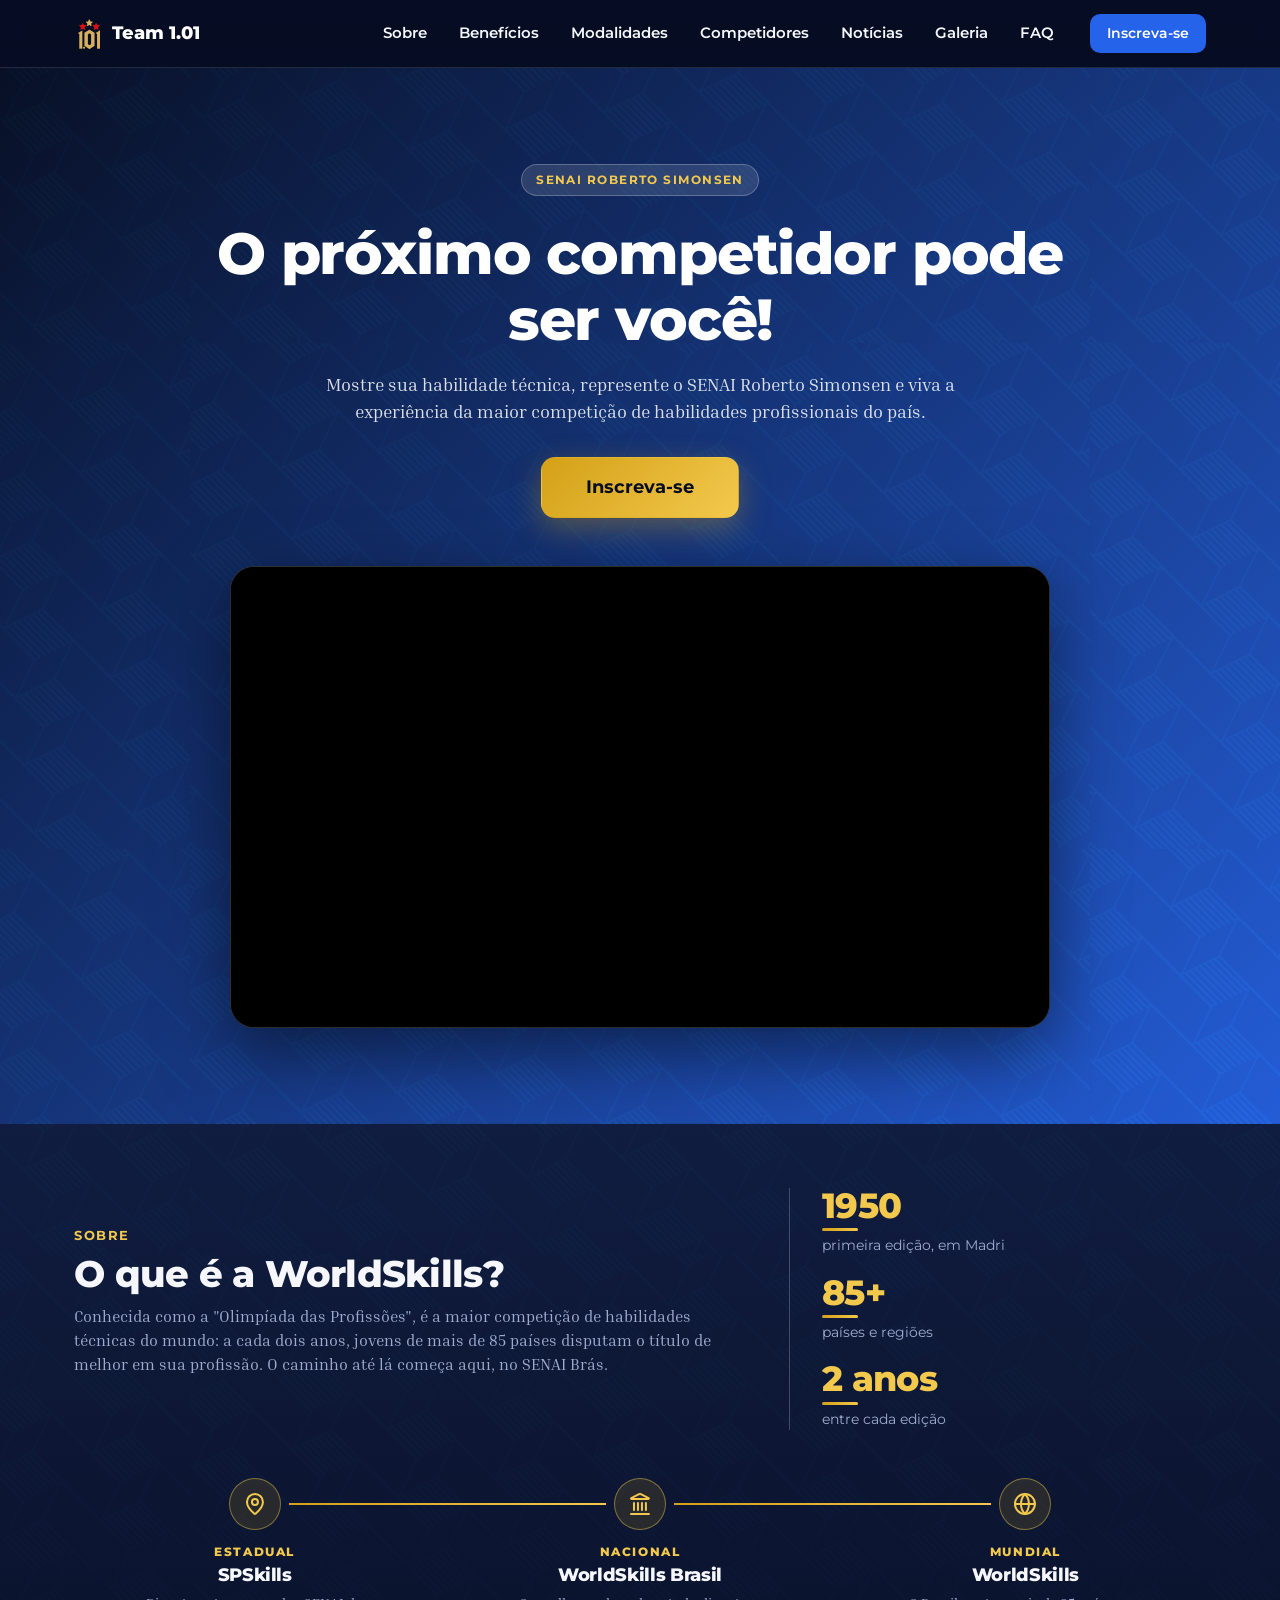
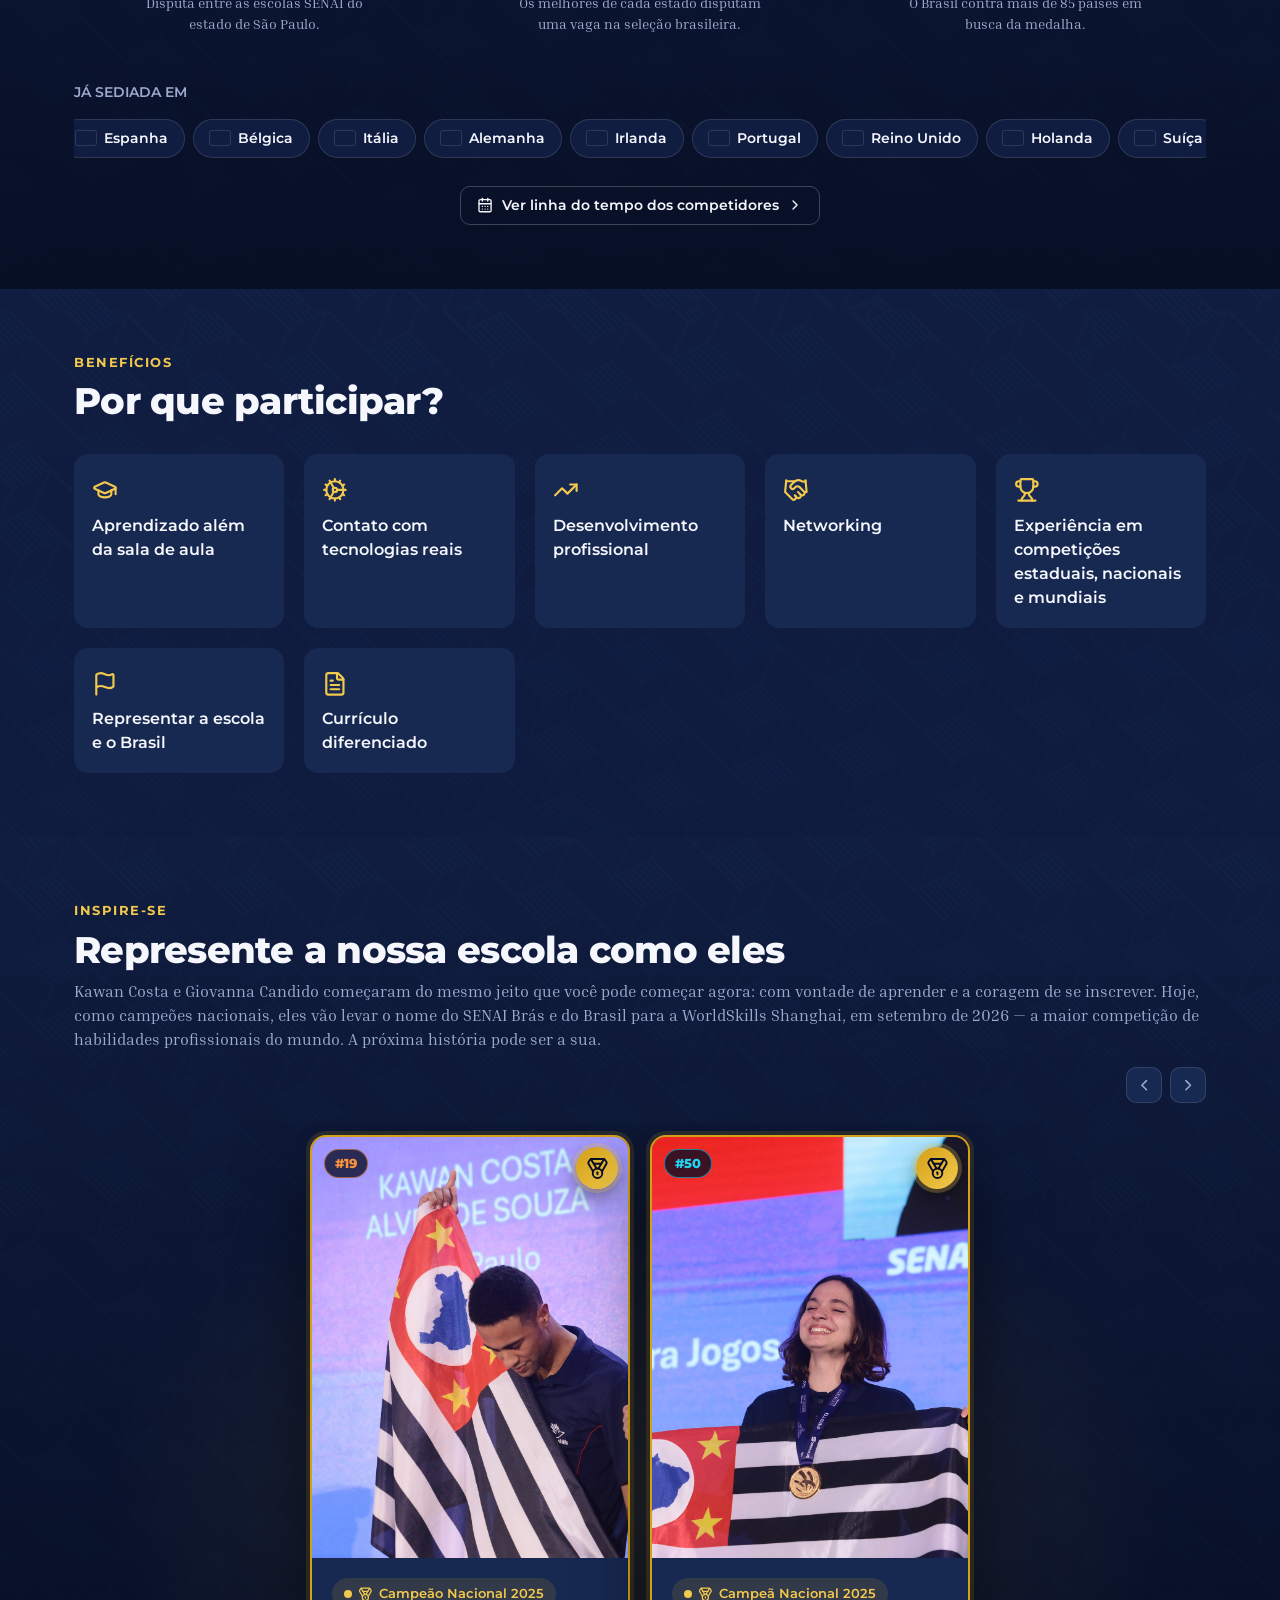
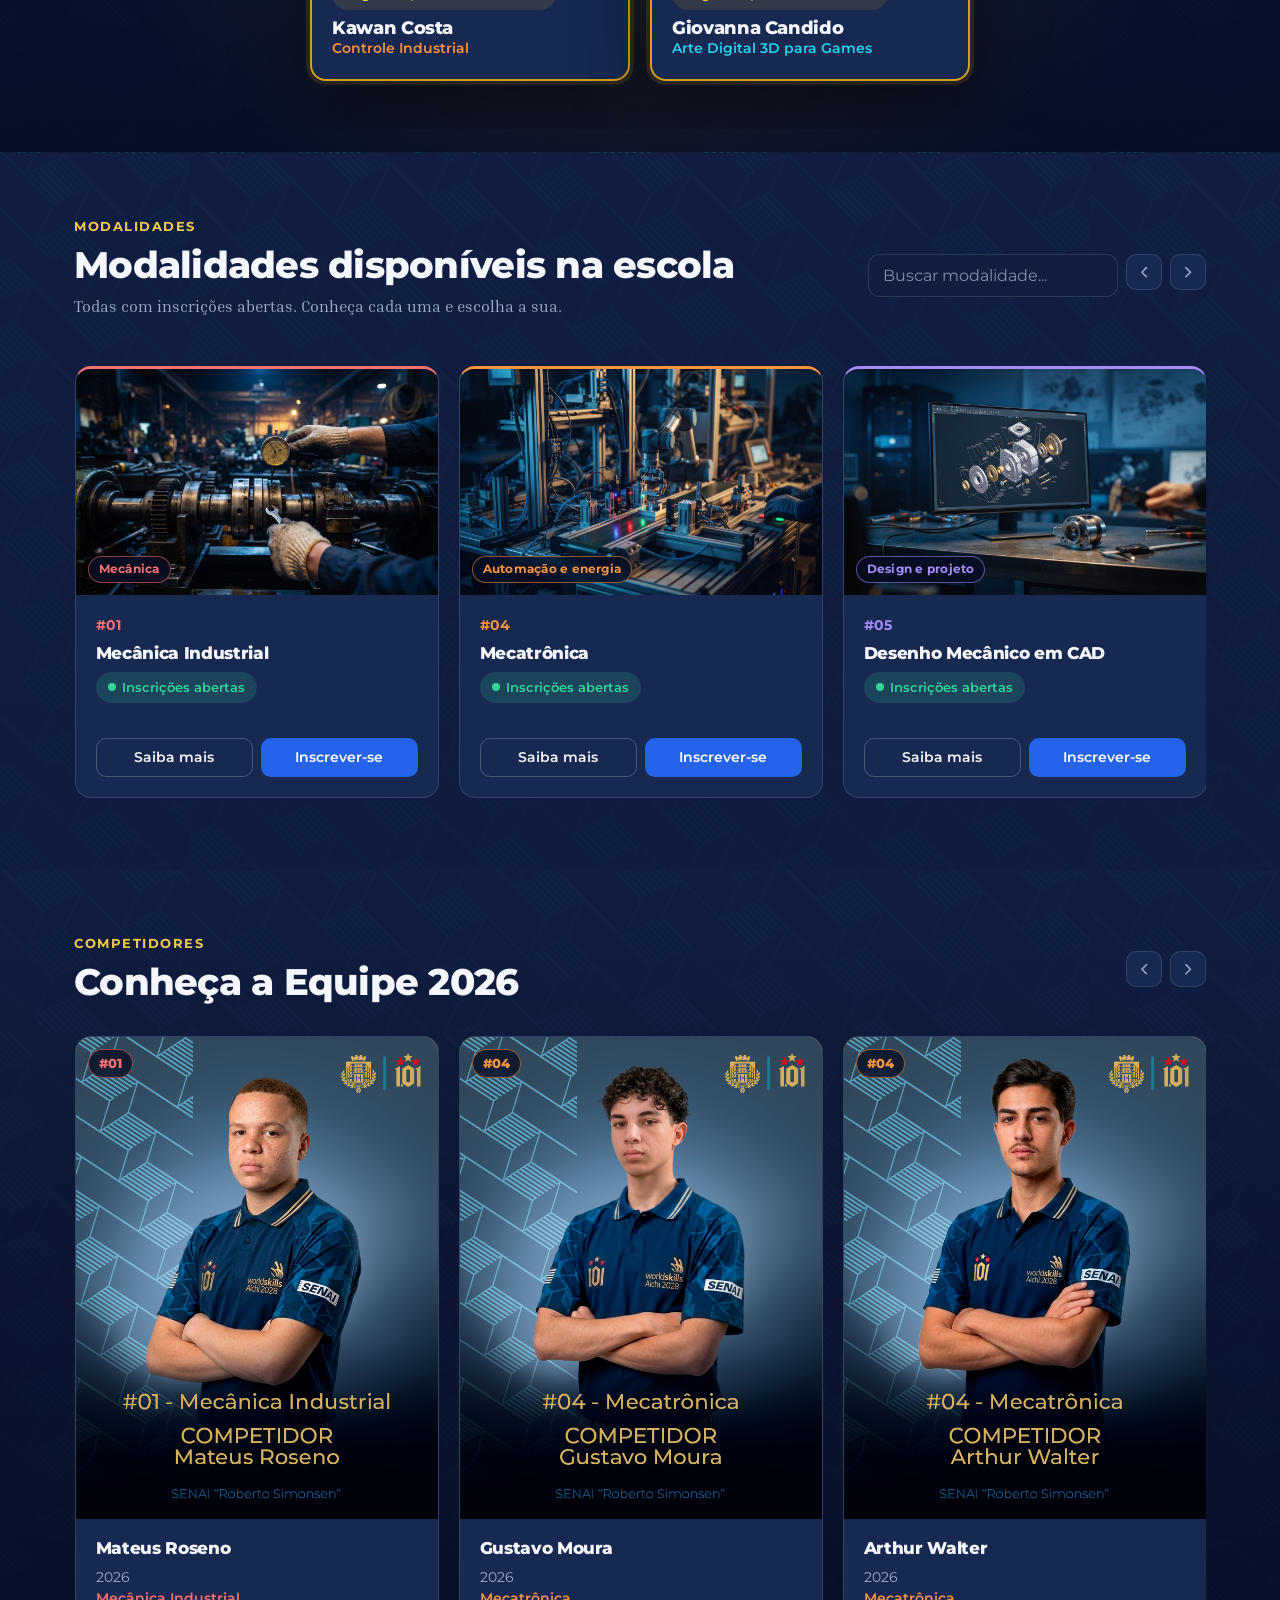
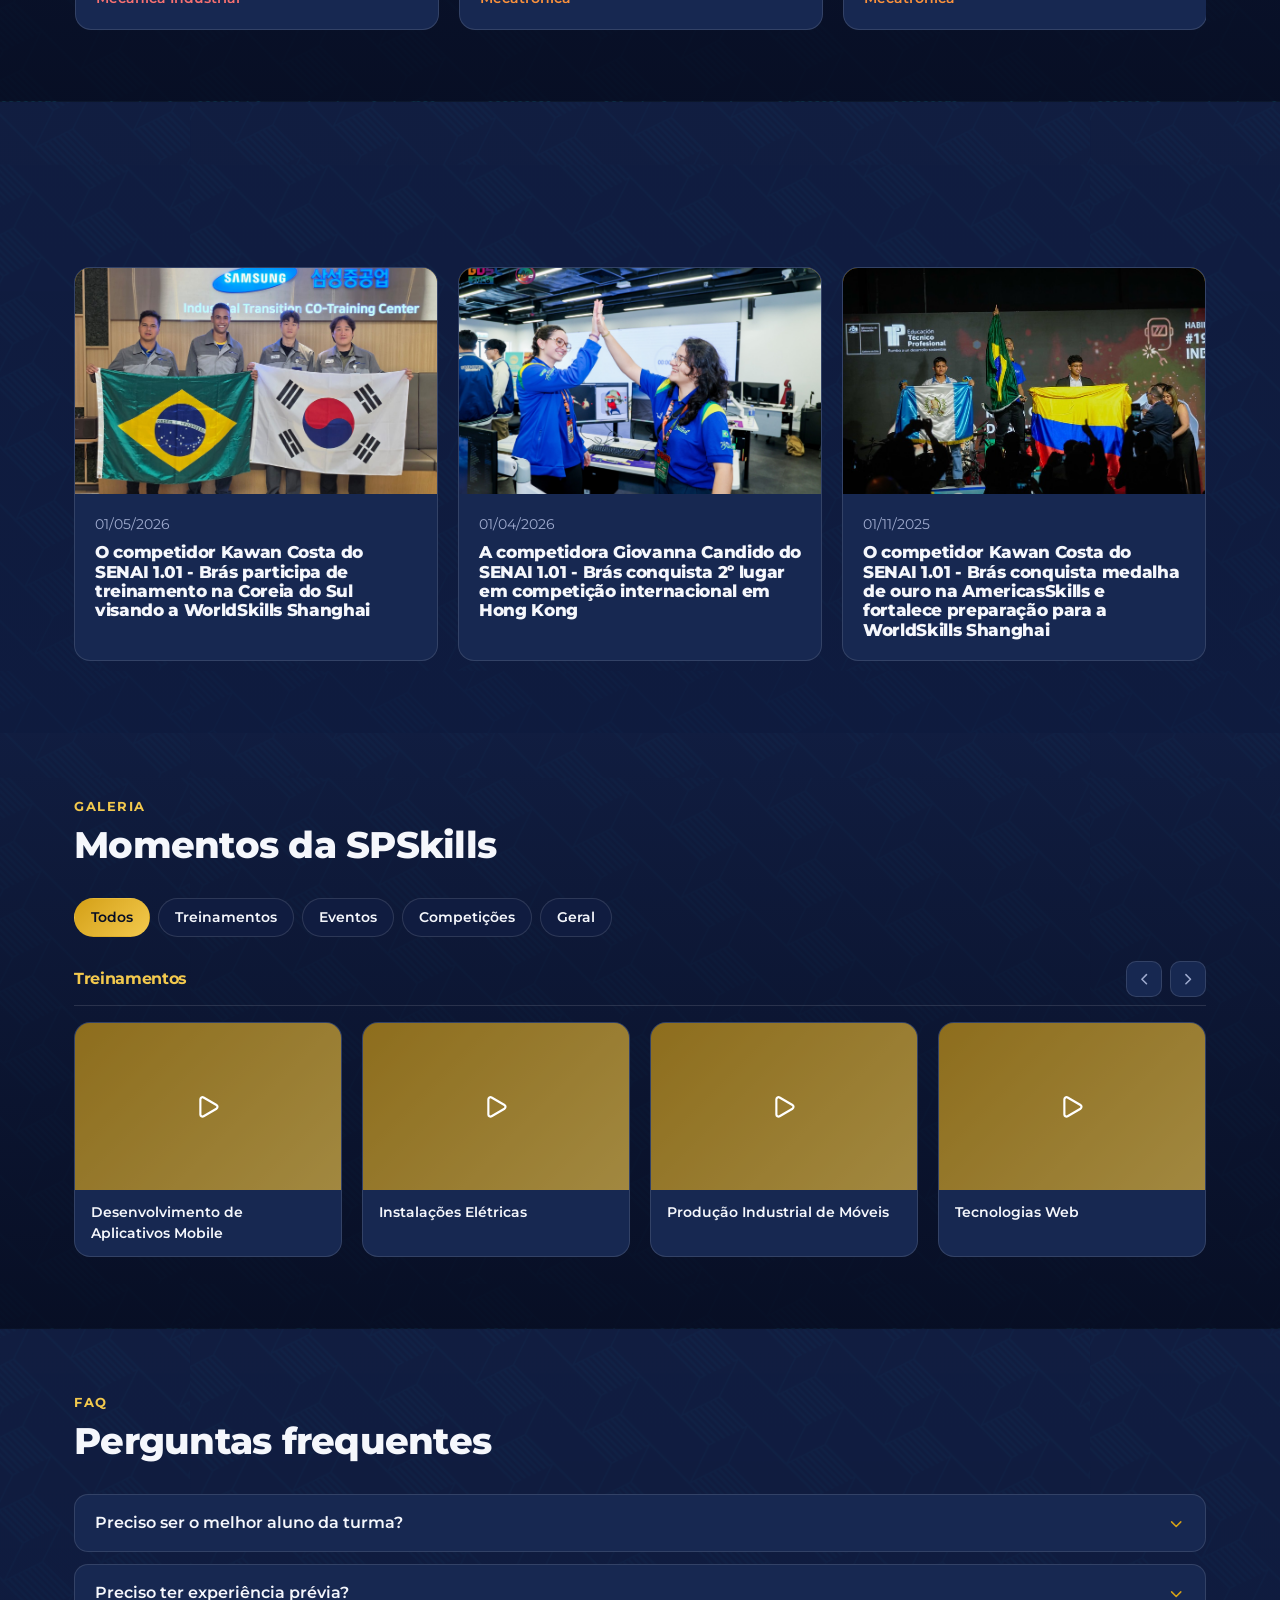
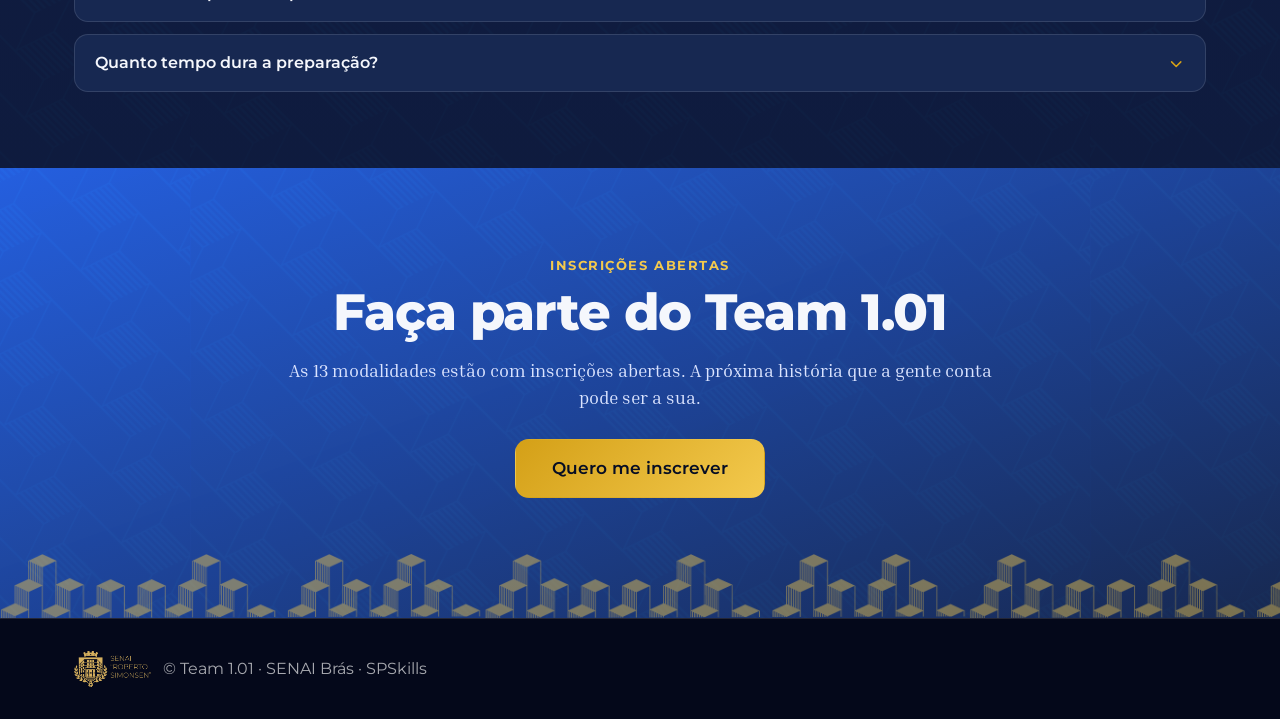
==== commit 792b99de: "Carrosséis de modalidades e competidores um pouco mais rápidos (3,8 s por card)" ====
--- a/index.html
+++ b/index.html
@@ -6,7 +6,7 @@
   <title>Team 1.01</title>
   <meta name="description" content="Portal oficial dos competidores do SENAI Brás na SPSkills. Conheça as modalidades e inscreva-se." />
   <link rel="icon" href="assets/favicon.png" type="image/png" />
-  <link rel="stylesheet" href="css/styles.css?v=202610211443" />
+  <link rel="stylesheet" href="css/styles.css?v=202610211445" />
   <script>
     // Marca que o JS está ativo (as animações de entrada dependem disso).
     document.documentElement.classList.add('js-anim');
@@ -239,6 +239,6 @@
   <div id="lightbox-root"></div>
   <div id="noticia-modal-root"></div>
 
-  <script type="module" src="js/pages/home.js?v=202610211443"></script>
+  <script type="module" src="js/pages/home.js?v=202610211445"></script>
 </body>
 </html>
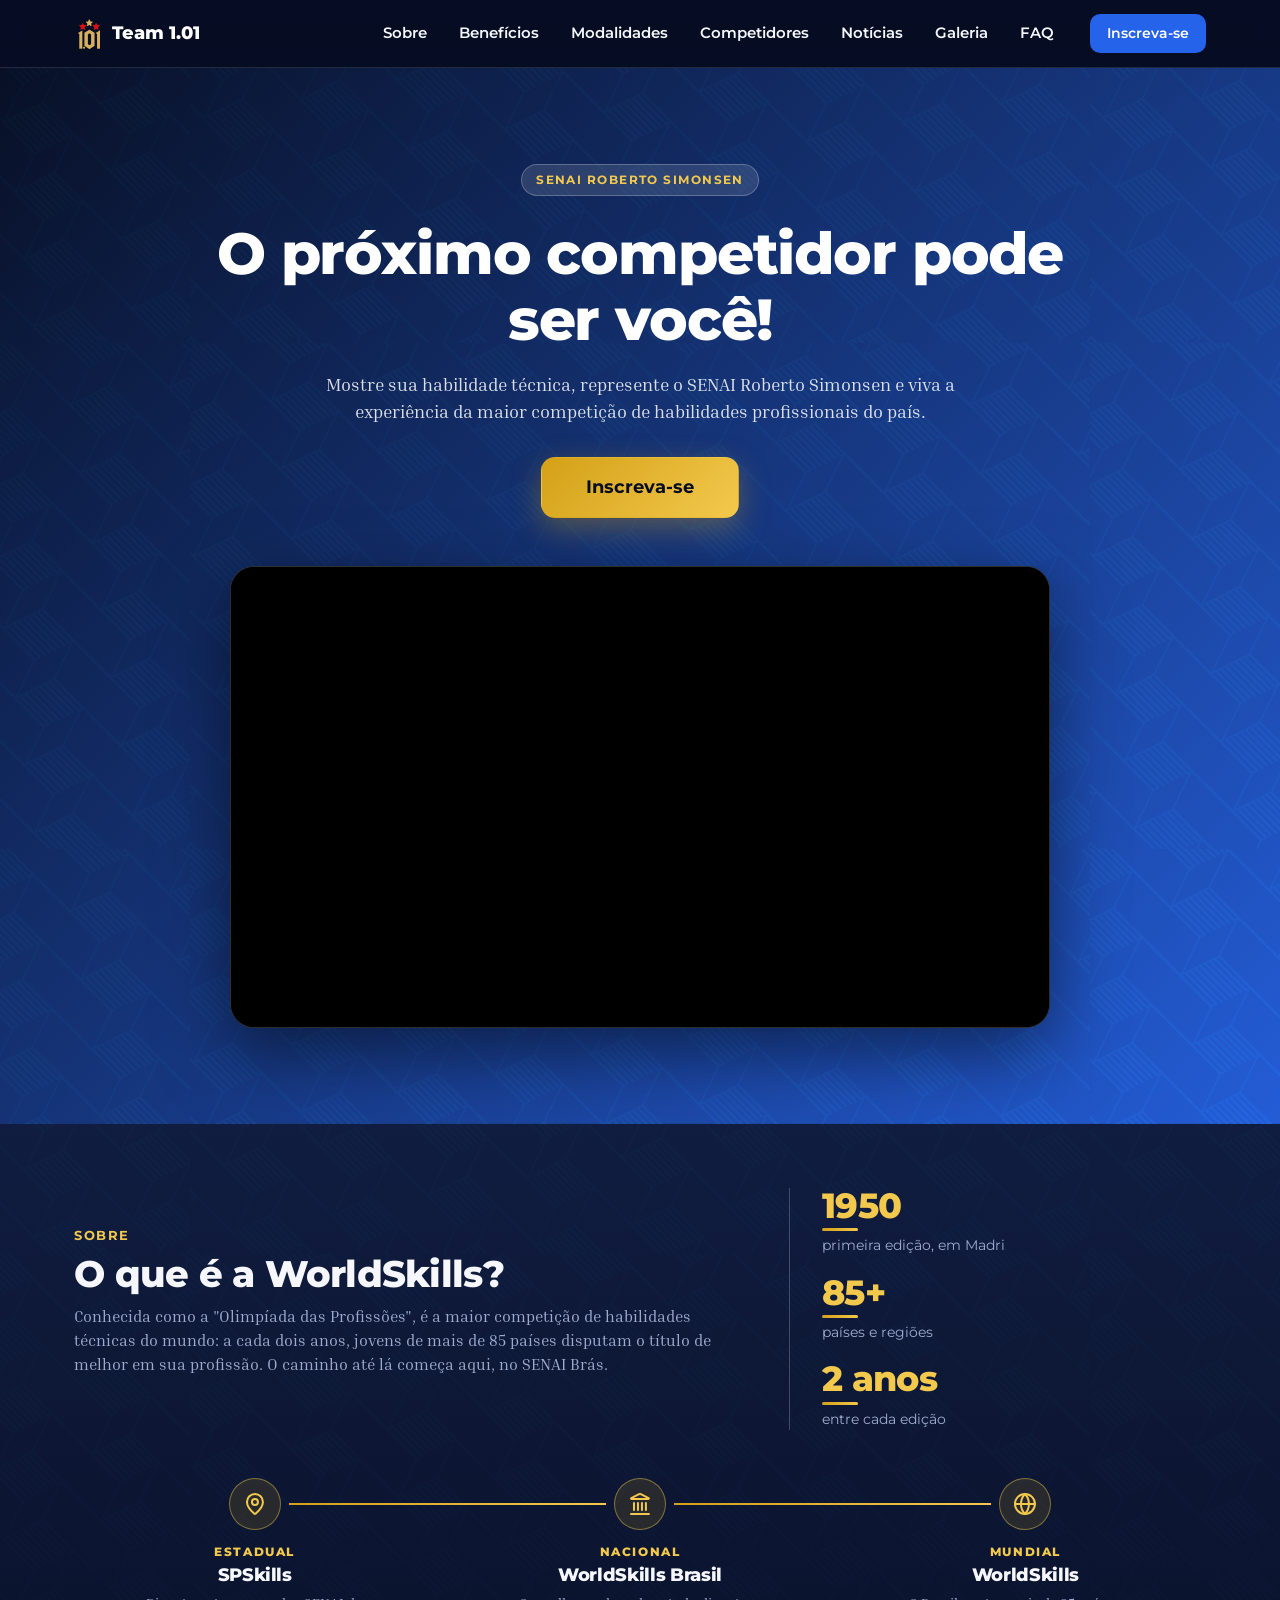
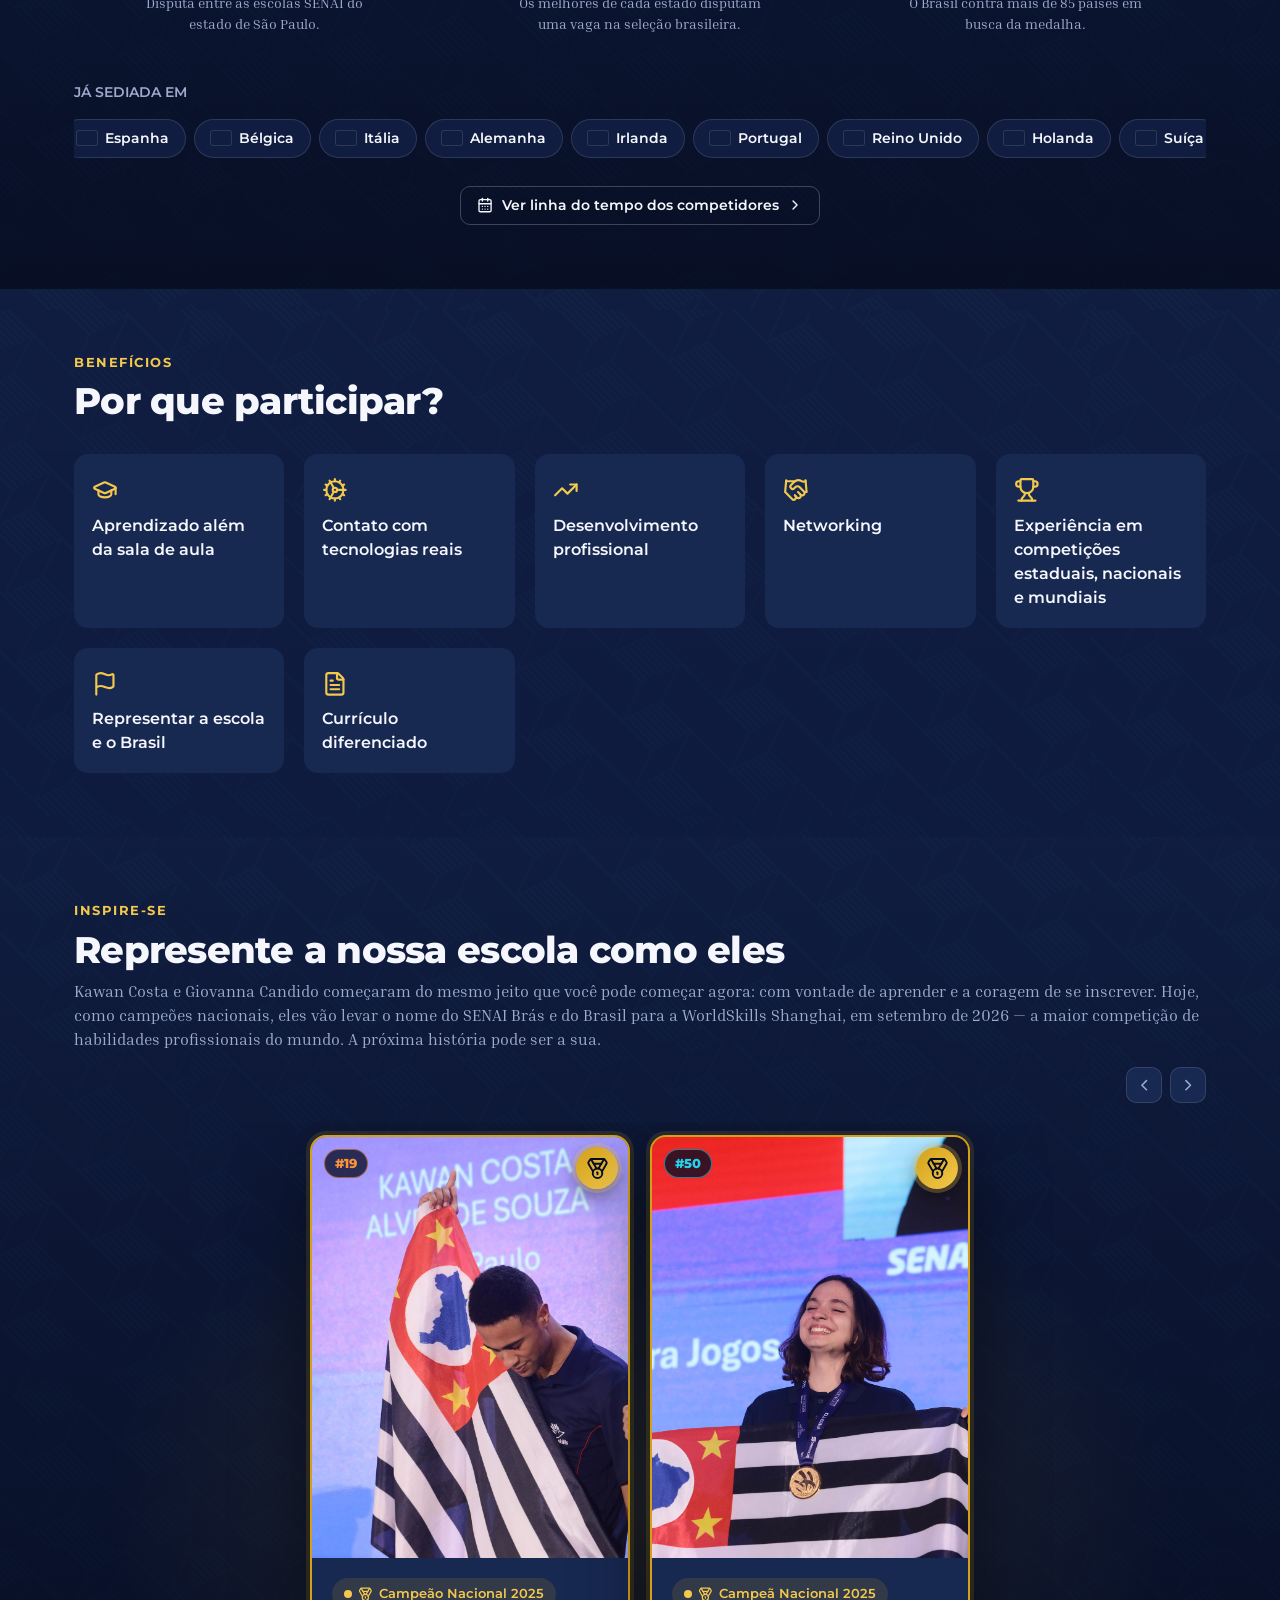
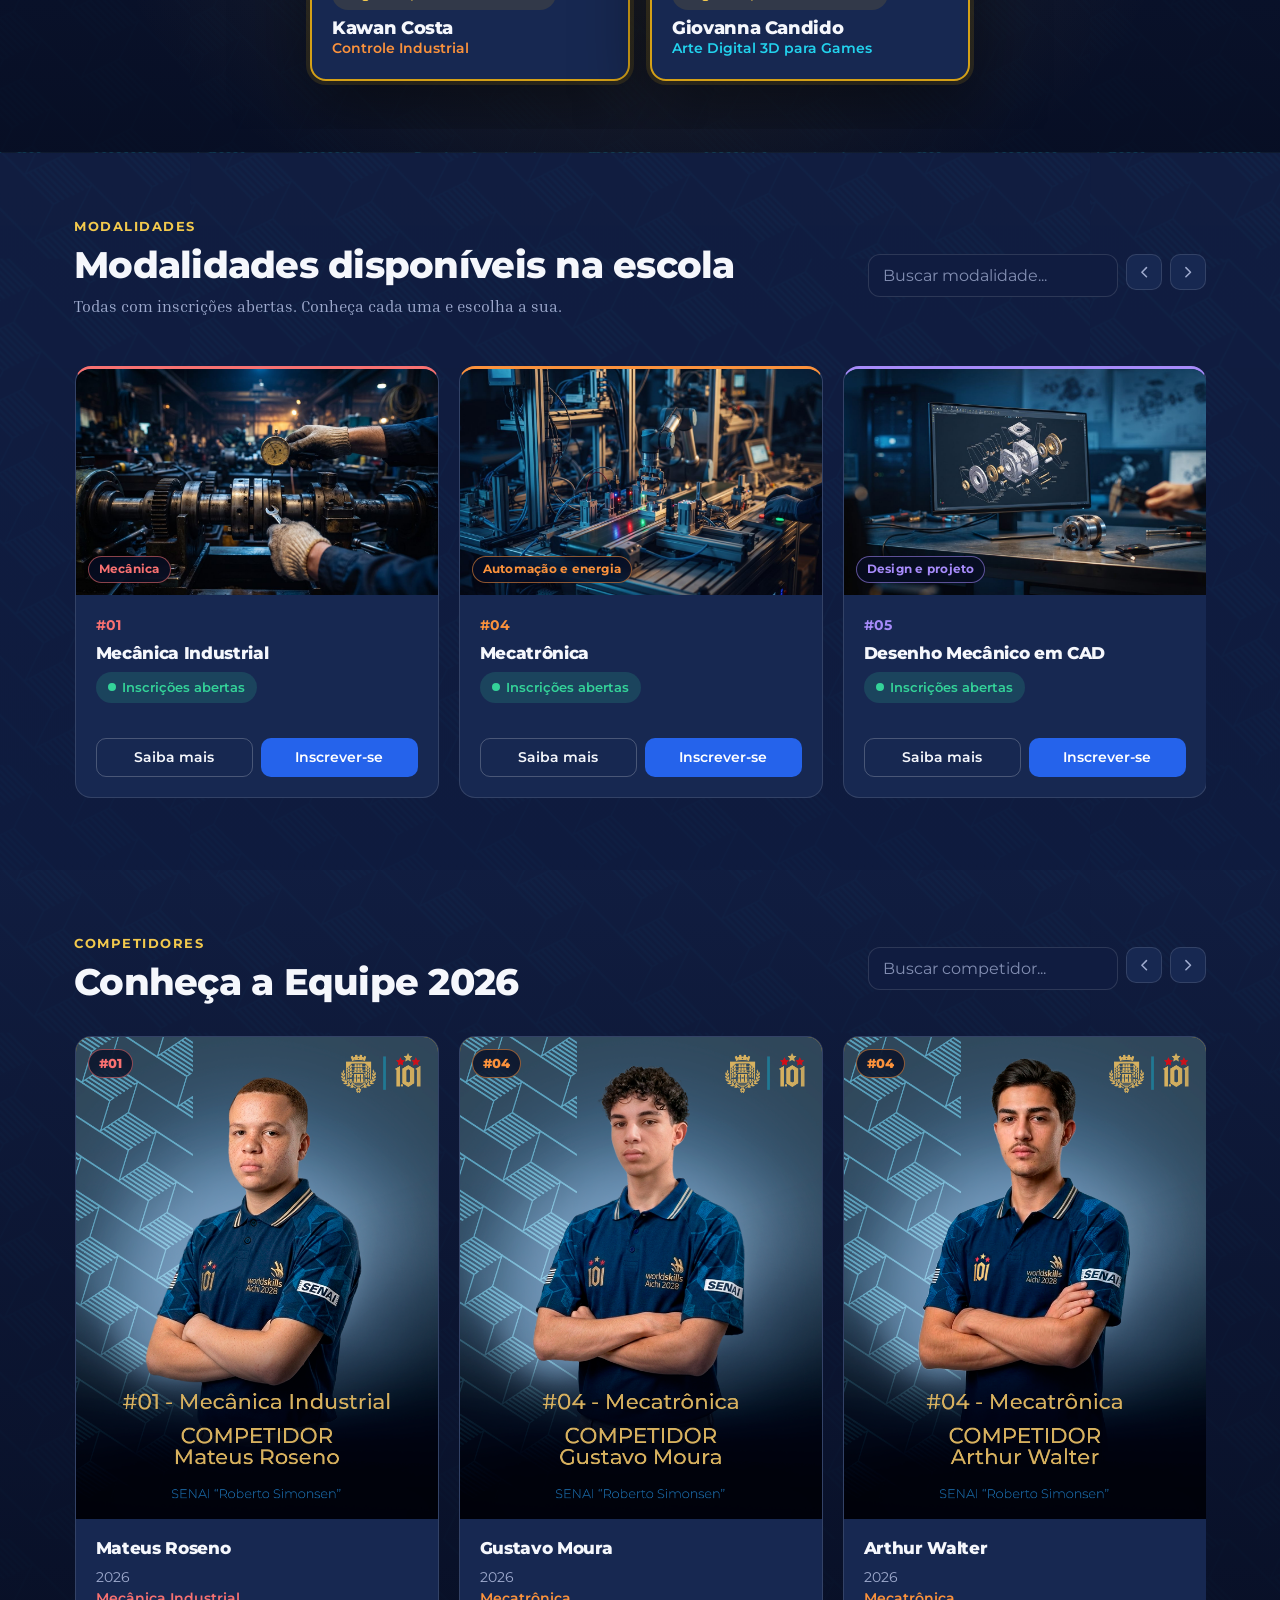
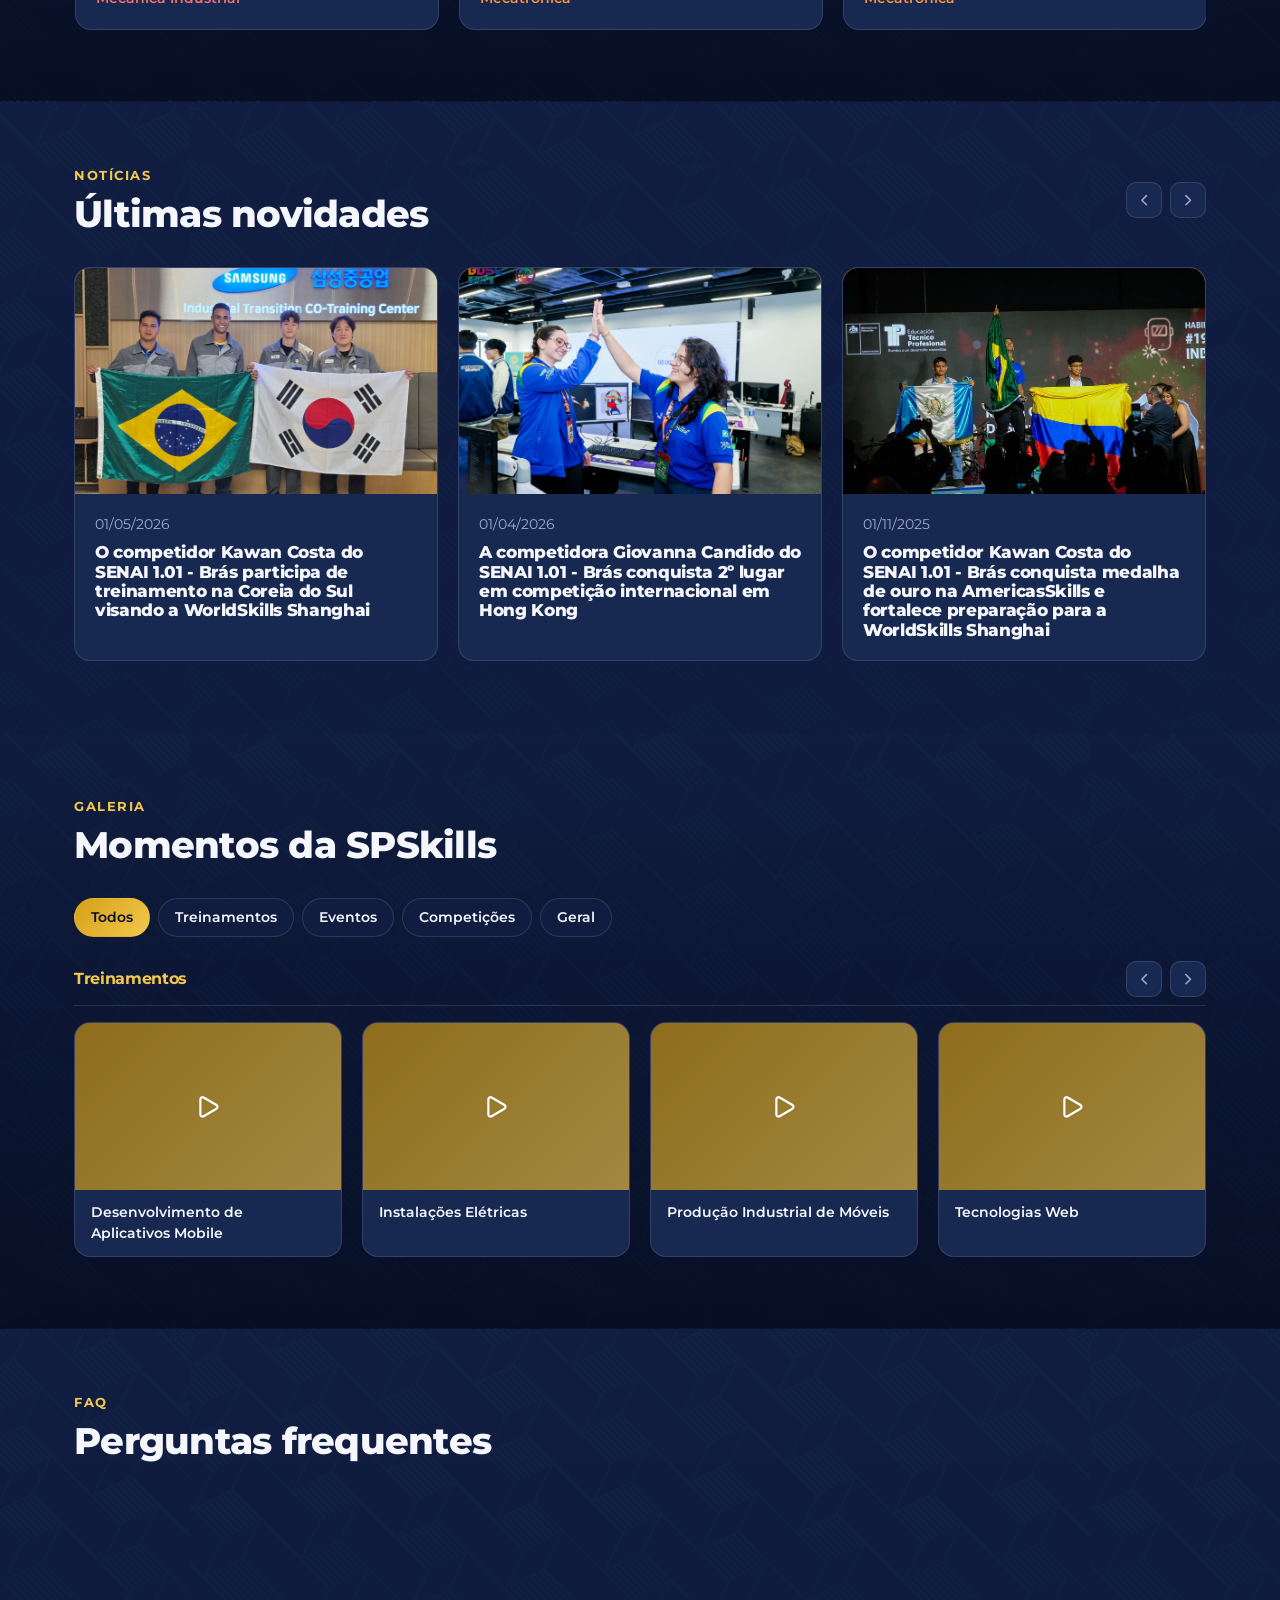
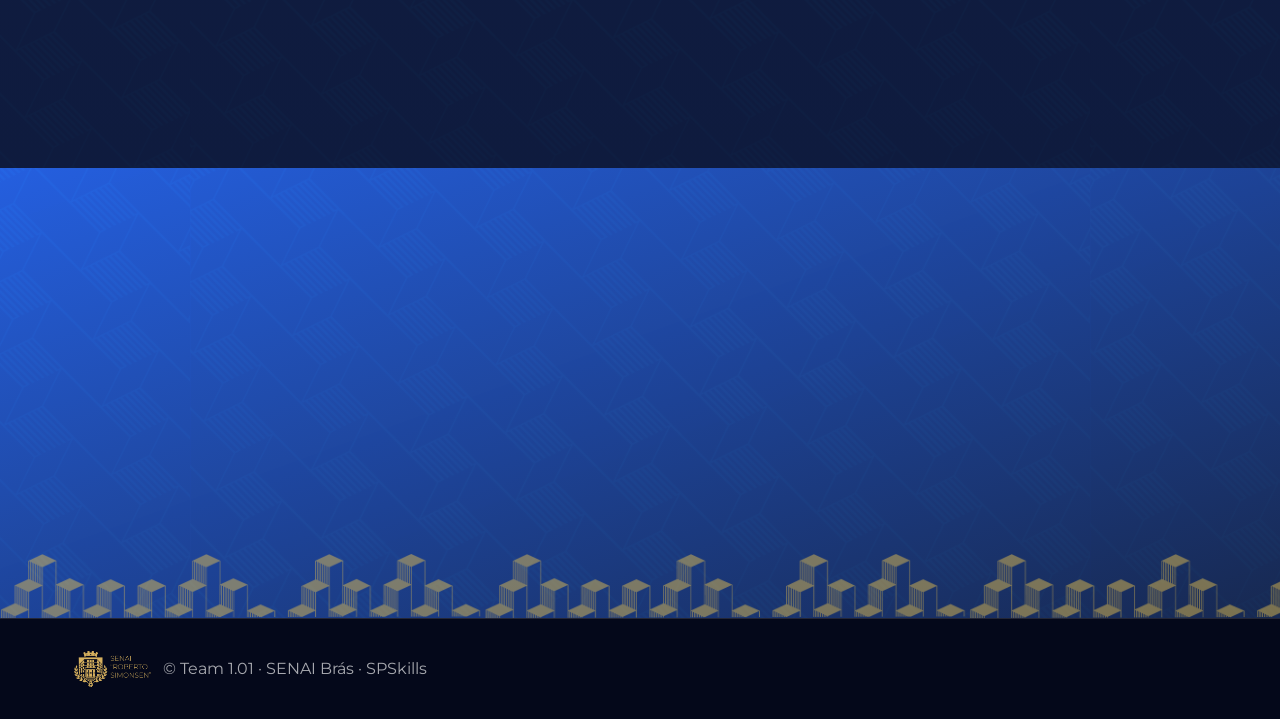
==== commit 778ca250: "Busca de competidores na equipe 2026 e buscas sem diferenciar acentos - Campo de busca nos competido" ====
--- a/index.html
+++ b/index.html
@@ -6,7 +6,7 @@
   <title>Team 1.01</title>
   <meta name="description" content="Portal oficial dos competidores do SENAI Brás na SPSkills. Conheça as modalidades e inscreva-se." />
   <link rel="icon" href="assets/favicon.png" type="image/png" />
-  <link rel="stylesheet" href="css/styles.css?v=202610211445" />
+  <link rel="stylesheet" href="css/styles.css?v=202610211451" />
   <script>
     // Marca que o JS está ativo (as animações de entrada dependem disso).
     document.documentElement.classList.add('js-anim');
@@ -172,9 +172,12 @@
             <span class="eyebrow">COMPETIDORES</span>
             <h2 id="competidores-titulo">Conheça a Equipe</h2>
           </div>
-          <div class="flex gap-8">
-            <button type="button" class="icon-btn" id="competidores-prev" aria-label="Competidores anteriores"><svg xmlns="http://www.w3.org/2000/svg" width="24" height="24" viewBox="0 0 24 24" fill="none" stroke="currentColor" stroke-width="2" stroke-linecap="round" stroke-linejoin="round" class="icone-svg"><path d="m15 18-6-6 6-6" /></svg></button>
-            <button type="button" class="icon-btn" id="competidores-next" aria-label="Próximos competidores"><svg xmlns="http://www.w3.org/2000/svg" width="24" height="24" viewBox="0 0 24 24" fill="none" stroke="currentColor" stroke-width="2" stroke-linecap="round" stroke-linejoin="round" class="icone-svg"><path d="m9 18 6-6-6-6" /></svg></button>
+          <div class="flex gap-8 modalidades-ferramentas">
+            <input type="search" id="competidores-busca" class="modalidades-busca" placeholder="Buscar competidor..." />
+            <div class="flex gap-8 modalidades-nav">
+              <button type="button" class="icon-btn" id="competidores-prev" aria-label="Competidores anteriores"><svg xmlns="http://www.w3.org/2000/svg" width="24" height="24" viewBox="0 0 24 24" fill="none" stroke="currentColor" stroke-width="2" stroke-linecap="round" stroke-linejoin="round" class="icone-svg"><path d="m15 18-6-6 6-6" /></svg></button>
+              <button type="button" class="icon-btn" id="competidores-next" aria-label="Próximos competidores"><svg xmlns="http://www.w3.org/2000/svg" width="24" height="24" viewBox="0 0 24 24" fill="none" stroke="currentColor" stroke-width="2" stroke-linecap="round" stroke-linejoin="round" class="icone-svg"><path d="m9 18 6-6-6-6" /></svg></button>
+            </div>
           </div>
         </div>
         <div class="competidores-track" id="competidores-track"><div class="spinner"></div></div>
@@ -239,6 +242,6 @@
   <div id="lightbox-root"></div>
   <div id="noticia-modal-root"></div>
 
-  <script type="module" src="js/pages/home.js?v=202610211445"></script>
+  <script type="module" src="js/pages/home.js?v=202610211451"></script>
 </body>
 </html>
--- a/css/styles.css
+++ b/css/styles.css
@@ -622,7 +622,8 @@
   scroll-snap-align: start;
 }
 
-.modalidades-grid .empty-state {
+.modalidades-grid .empty-state,
+.competidores-track .empty-state {
   flex: 1 1 100%;
 }
 
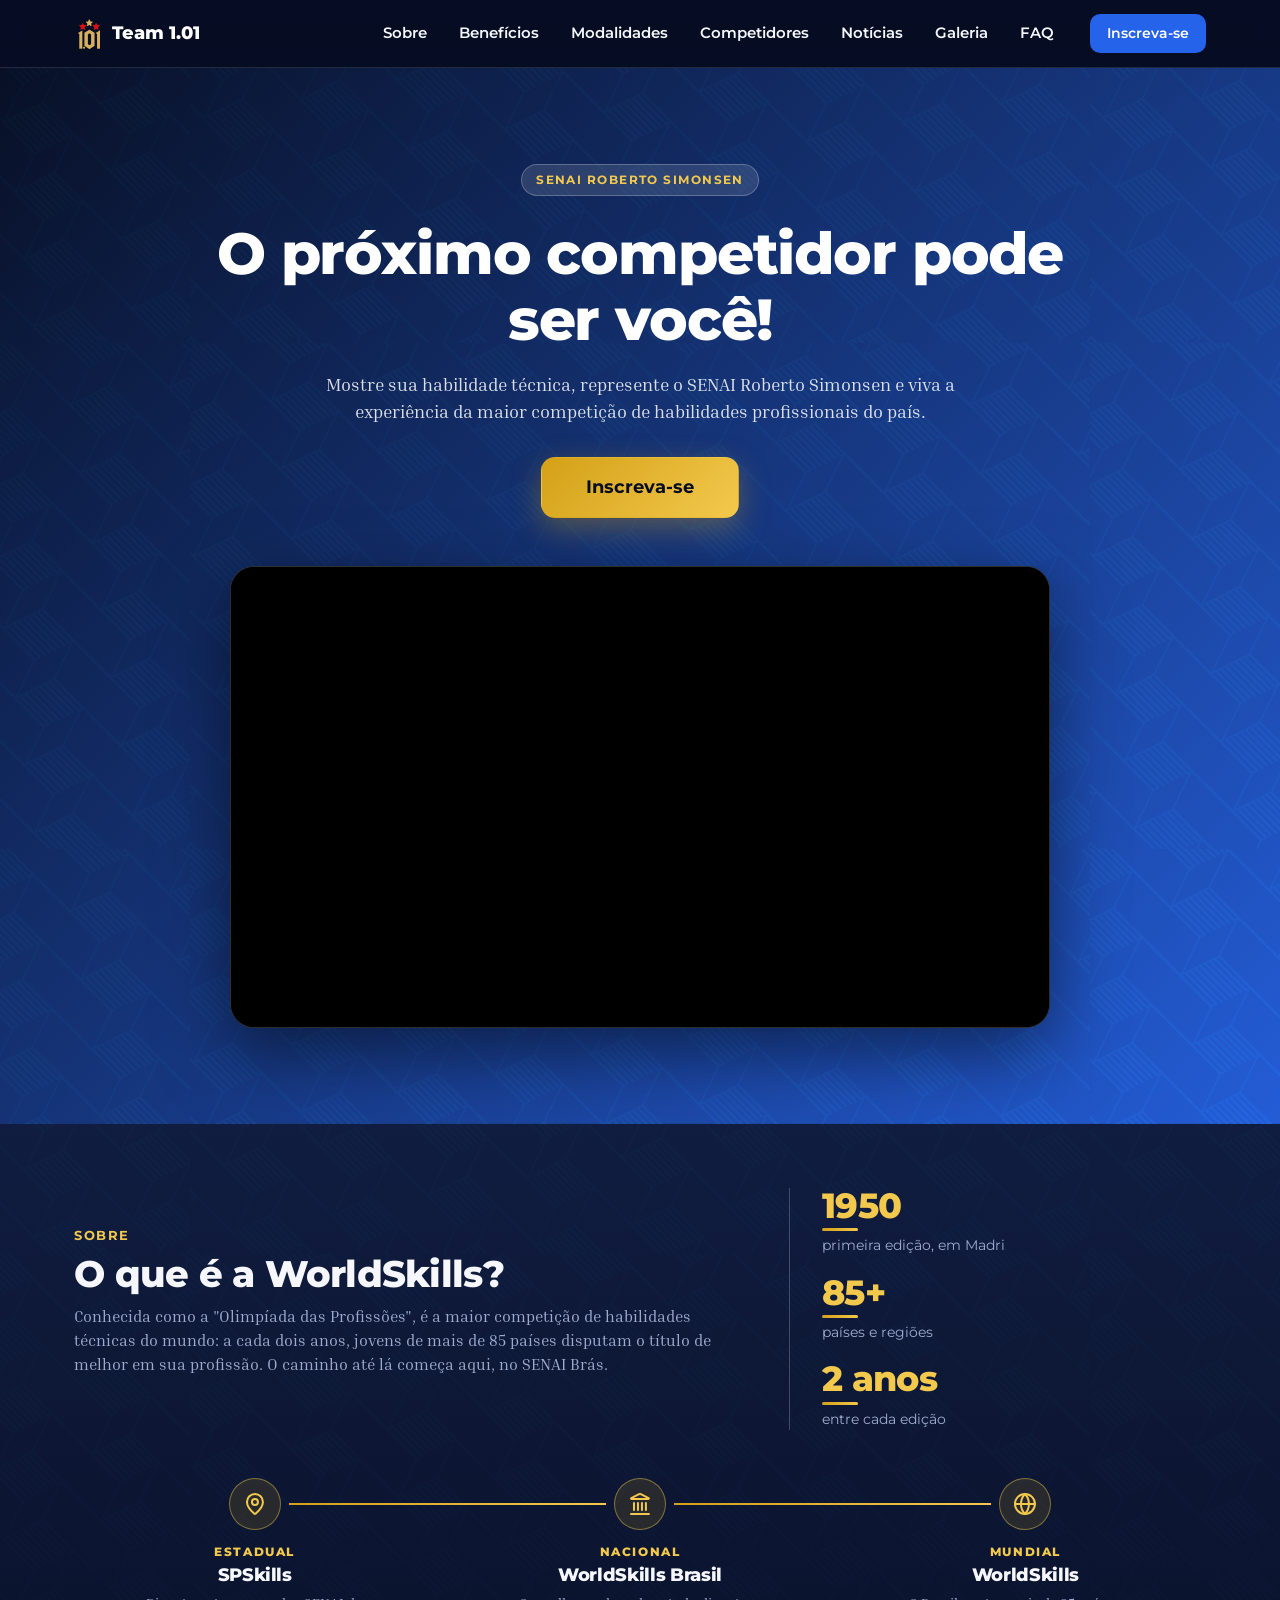
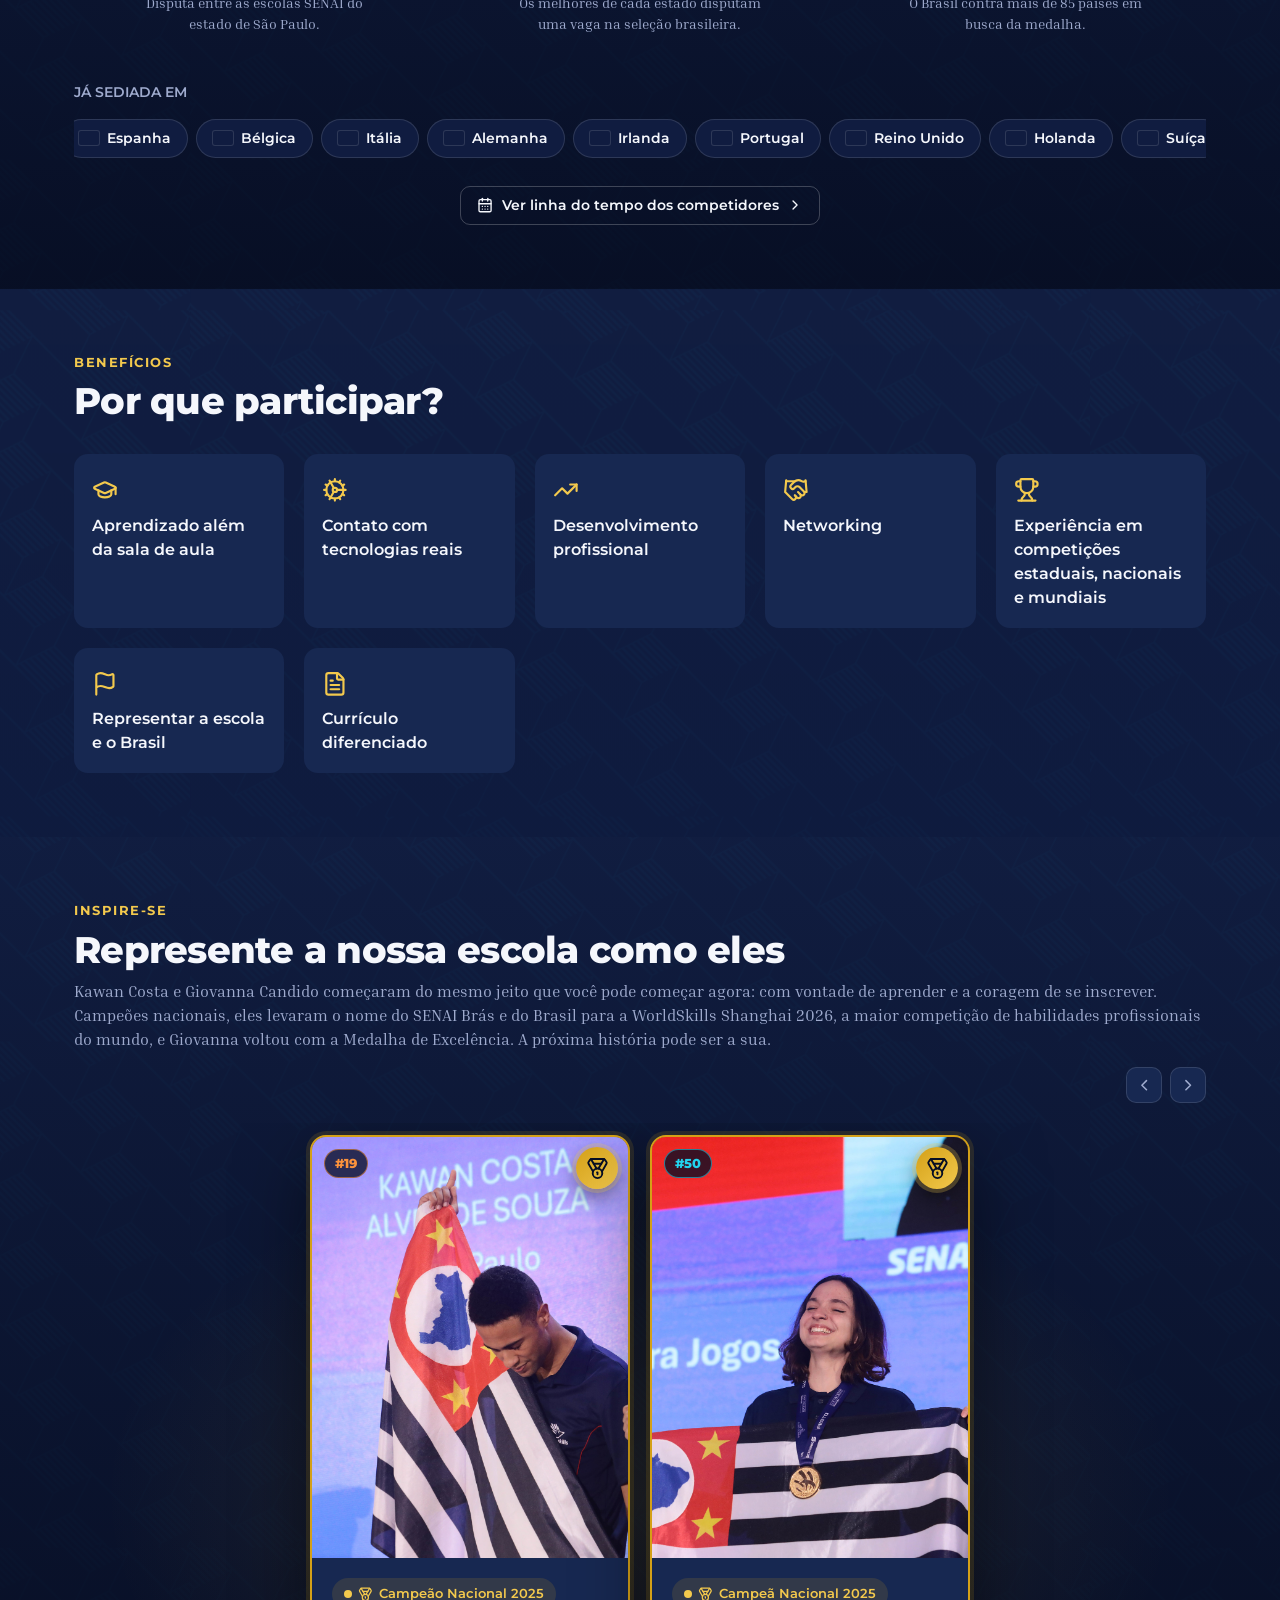
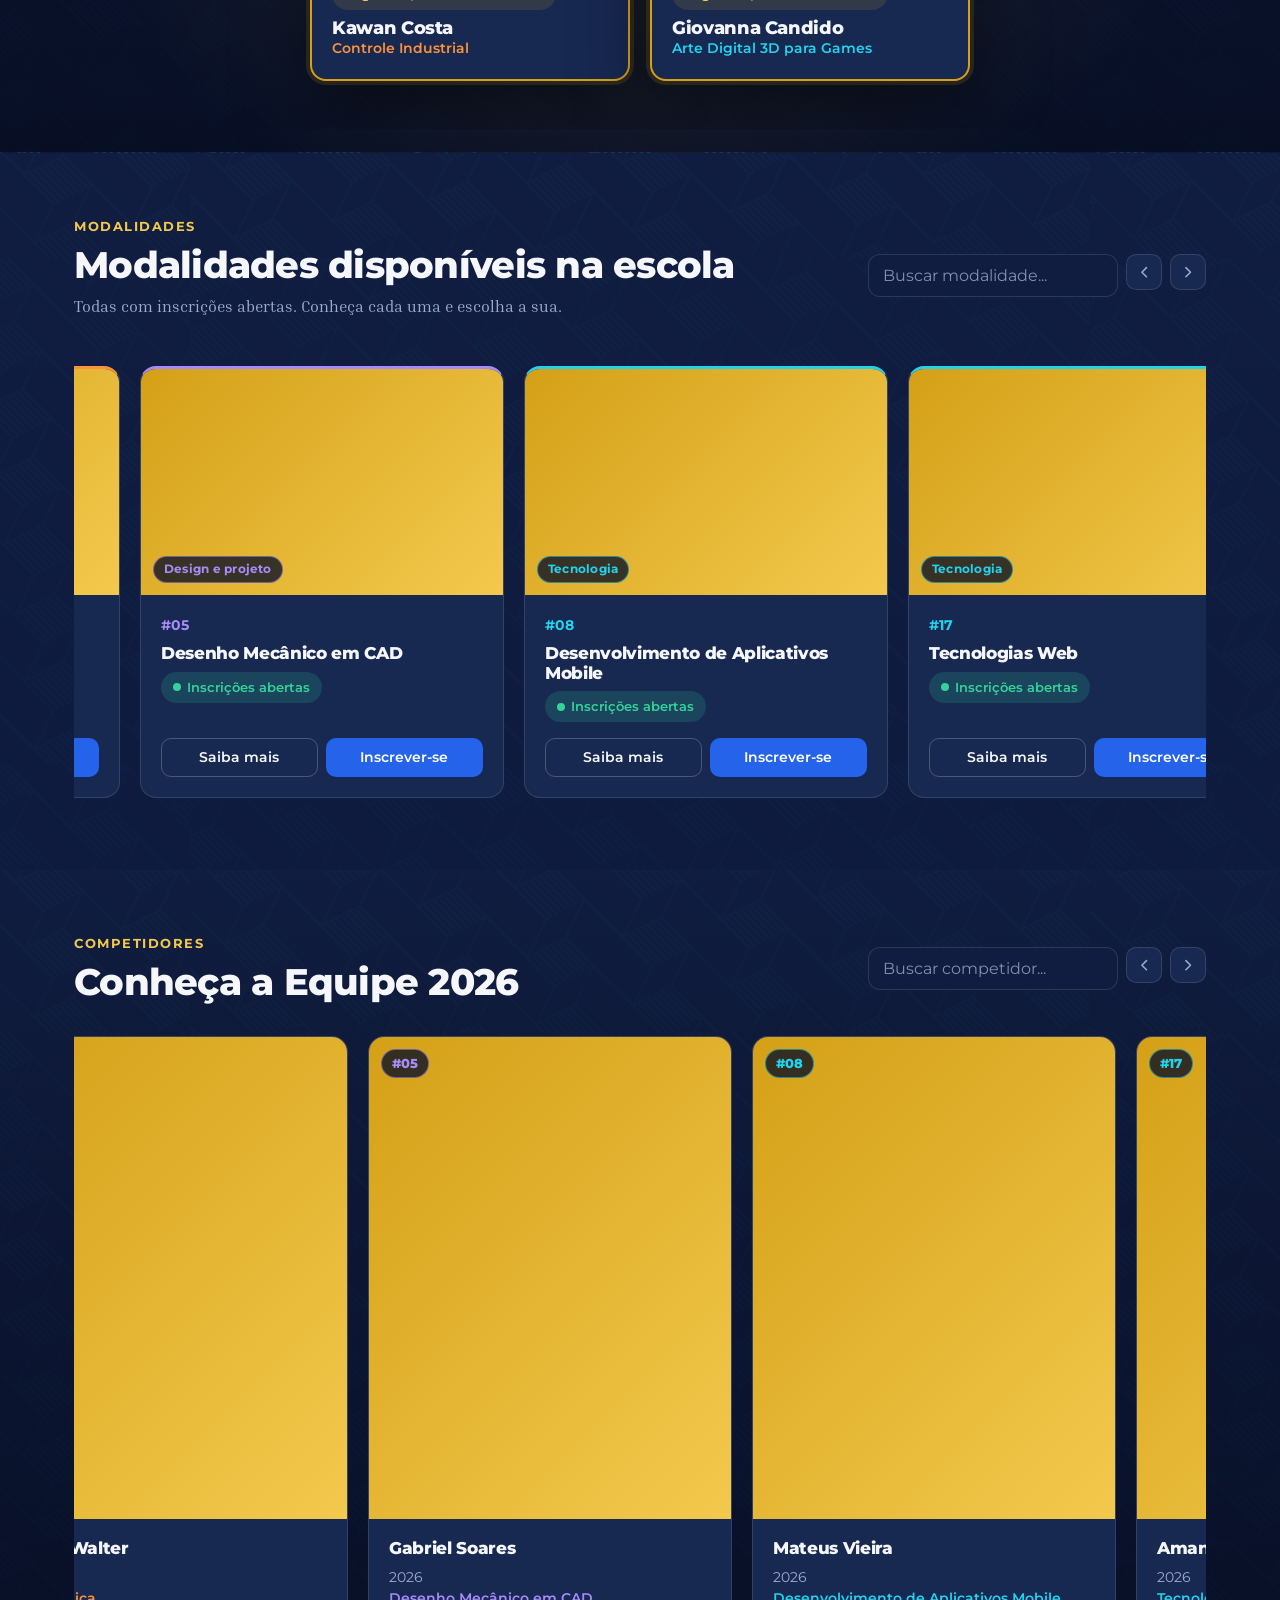
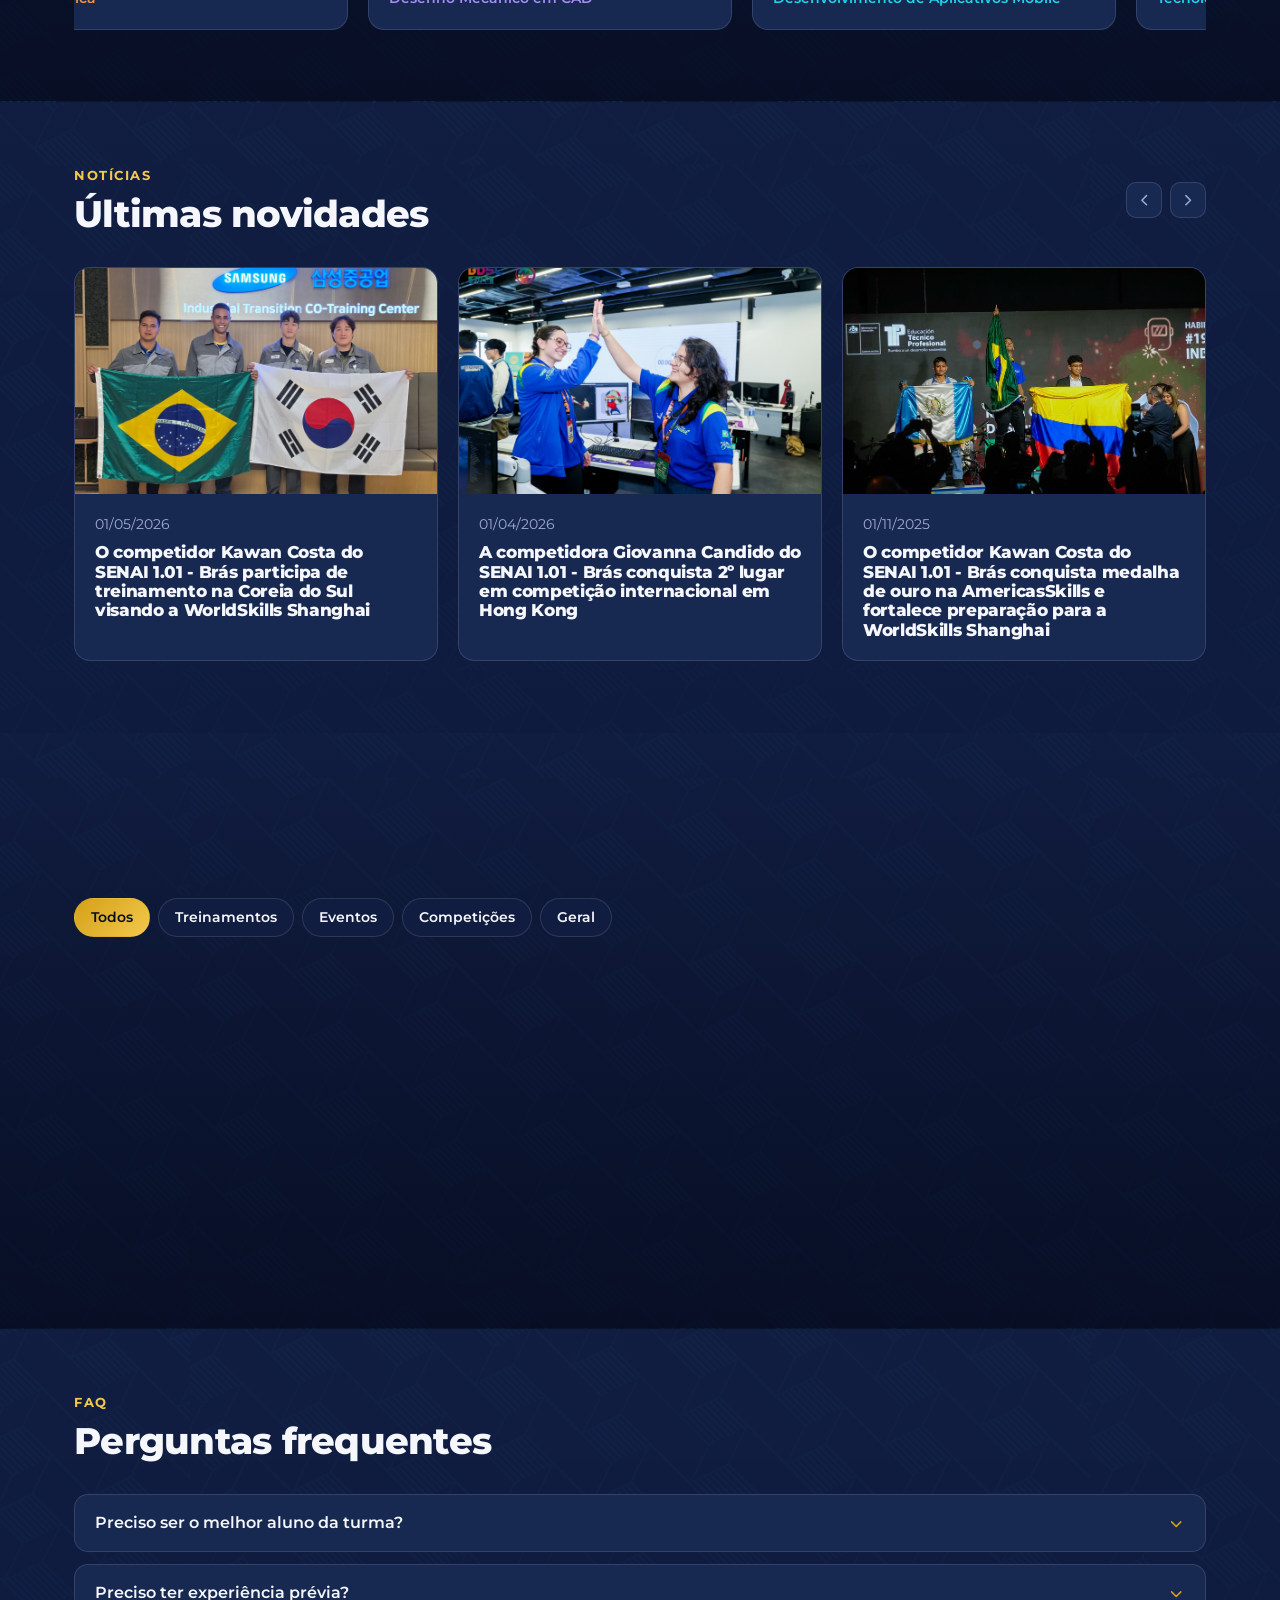
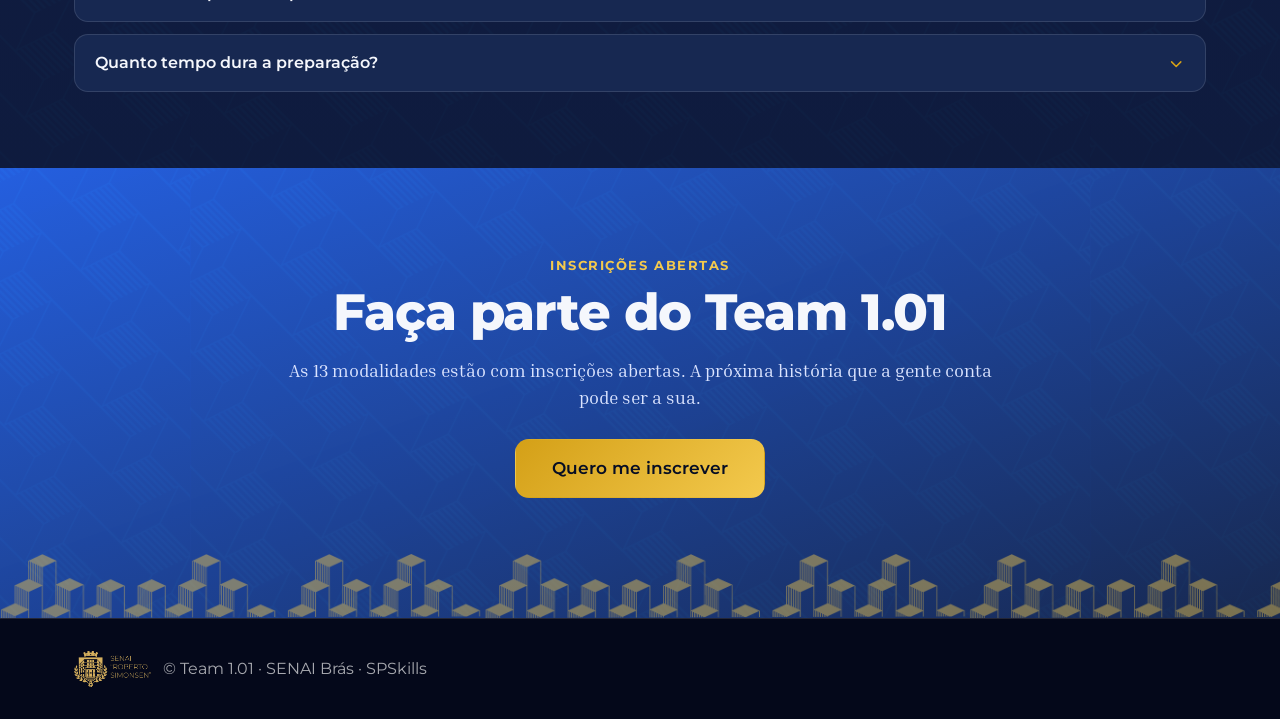
==== commit 46374126: "Conquistas atualizadas após a WorldSkills Shanghai 2026 - Remove "Rumo à WorldSkills Shanghai 2026" " ====
--- a/index.html
+++ b/index.html
@@ -6,7 +6,7 @@
   <title>Team 1.01</title>
   <meta name="description" content="Portal oficial dos competidores do SENAI Brás na SPSkills. Conheça as modalidades e inscreva-se." />
   <link rel="icon" href="assets/favicon.png" type="image/png" />
-  <link rel="stylesheet" href="css/styles.css?v=202610211451" />
+  <link rel="stylesheet" href="css/styles.css?v=202610211453" />
   <script>
     // Marca que o JS está ativo (as animações de entrada dependem disso).
     document.documentElement.classList.add('js-anim');
@@ -135,7 +135,7 @@
         <div class="section-heading">
           <span class="eyebrow">INSPIRE-SE</span>
           <h2>Represente a nossa escola como eles</h2>
-          <p class="mt-16">Kawan Costa e Giovanna Candido começaram do mesmo jeito que você pode começar agora: com vontade de aprender e a coragem de se inscrever. Hoje, como campeões nacionais, eles vão levar o nome do SENAI Brás e do Brasil para a WorldSkills Shanghai, em setembro de 2026 — a maior competição de habilidades profissionais do mundo. A próxima história pode ser a sua.</p>
+          <p class="mt-16">Kawan Costa e Giovanna Candido começaram do mesmo jeito que você pode começar agora: com vontade de aprender e a coragem de se inscrever. Campeões nacionais, eles levaram o nome do SENAI Brás e do Brasil para a WorldSkills Shanghai 2026, a maior competição de habilidades profissionais do mundo, e Giovanna voltou com a Medalha de Excelência. A próxima história pode ser a sua.</p>
           <div class="flex gap-8 mt-16 carousel-nav">
             <button type="button" class="icon-btn" id="destaque-prev" aria-label="Anterior"><svg xmlns="http://www.w3.org/2000/svg" width="24" height="24" viewBox="0 0 24 24" fill="none" stroke="currentColor" stroke-width="2" stroke-linecap="round" stroke-linejoin="round" class="icone-svg"><path d="m15 18-6-6 6-6" /></svg></button>
             <button type="button" class="icon-btn" id="destaque-next" aria-label="Próximo"><svg xmlns="http://www.w3.org/2000/svg" width="24" height="24" viewBox="0 0 24 24" fill="none" stroke="currentColor" stroke-width="2" stroke-linecap="round" stroke-linejoin="round" class="icone-svg"><path d="m9 18 6-6-6-6" /></svg></button>
@@ -242,6 +242,6 @@
   <div id="lightbox-root"></div>
   <div id="noticia-modal-root"></div>
 
-  <script type="module" src="js/pages/home.js?v=202610211451"></script>
+  <script type="module" src="js/pages/home.js?v=202610211453"></script>
 </body>
 </html>
